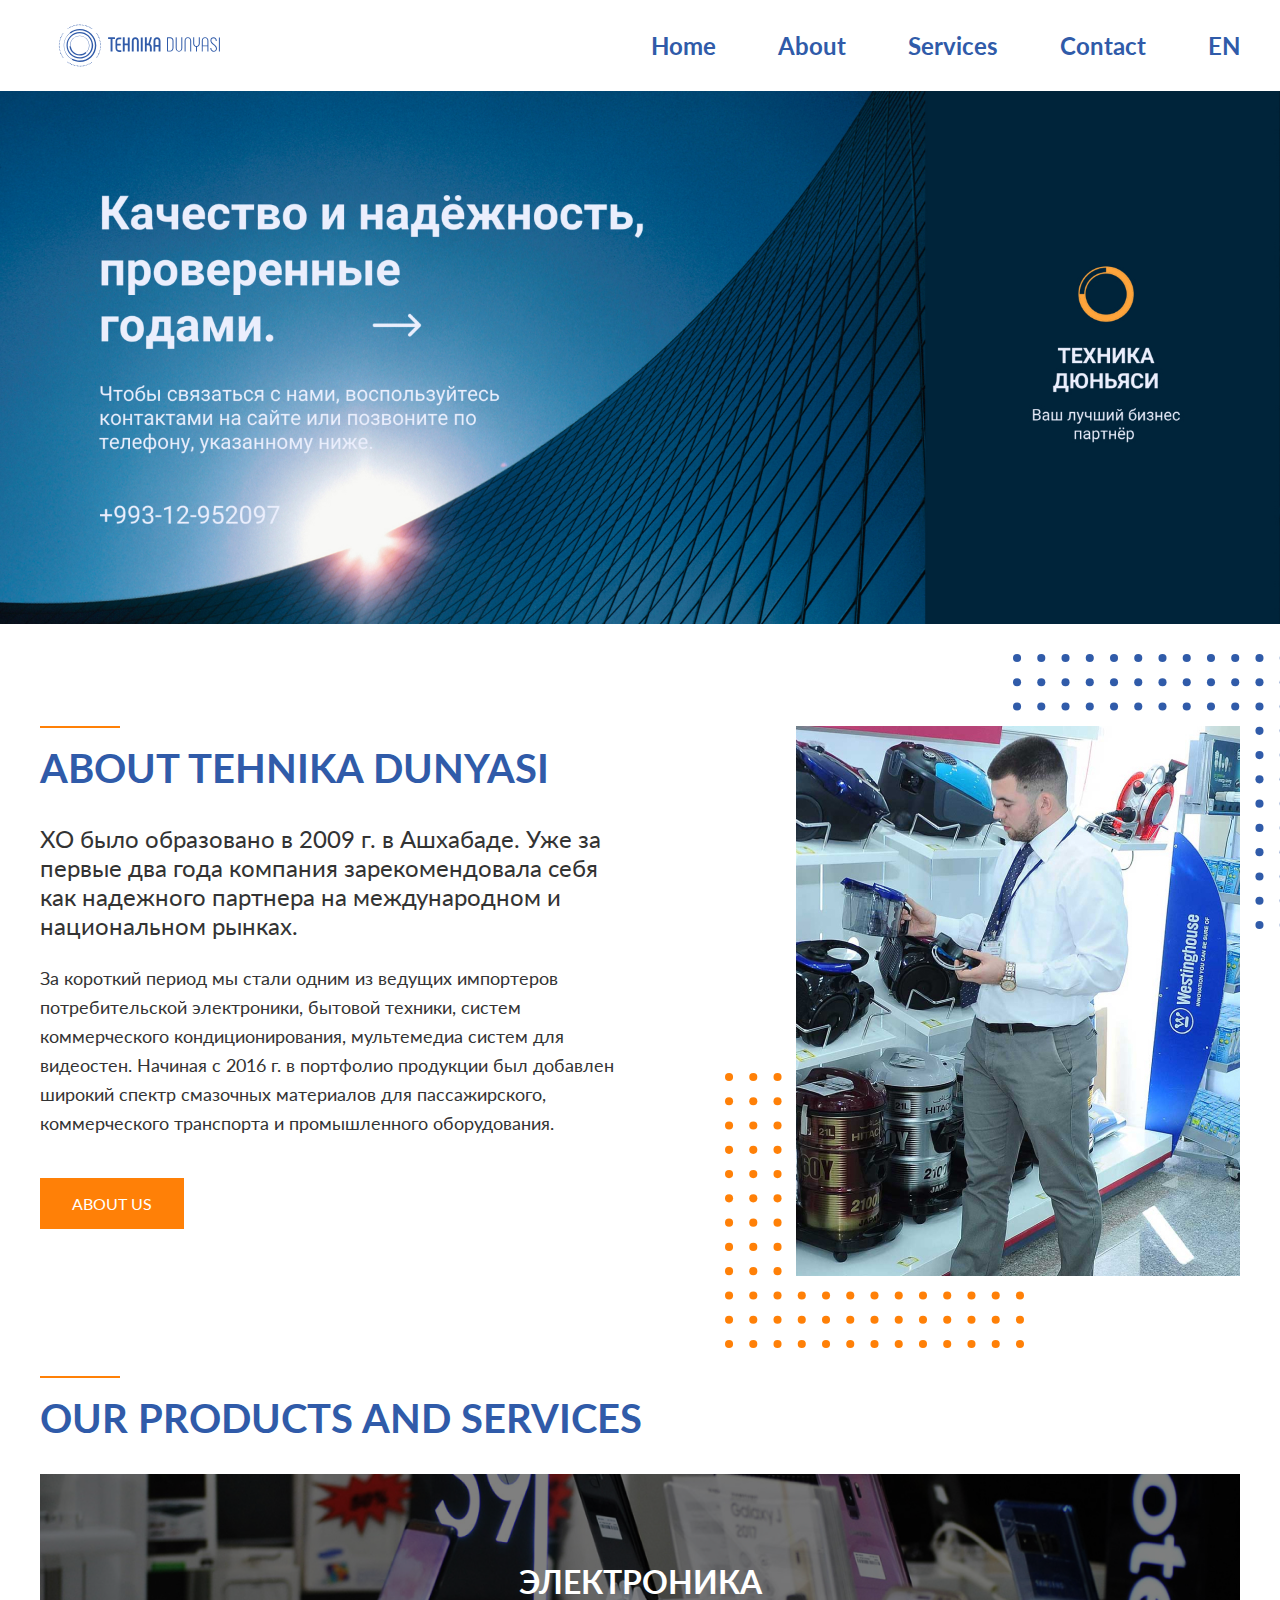
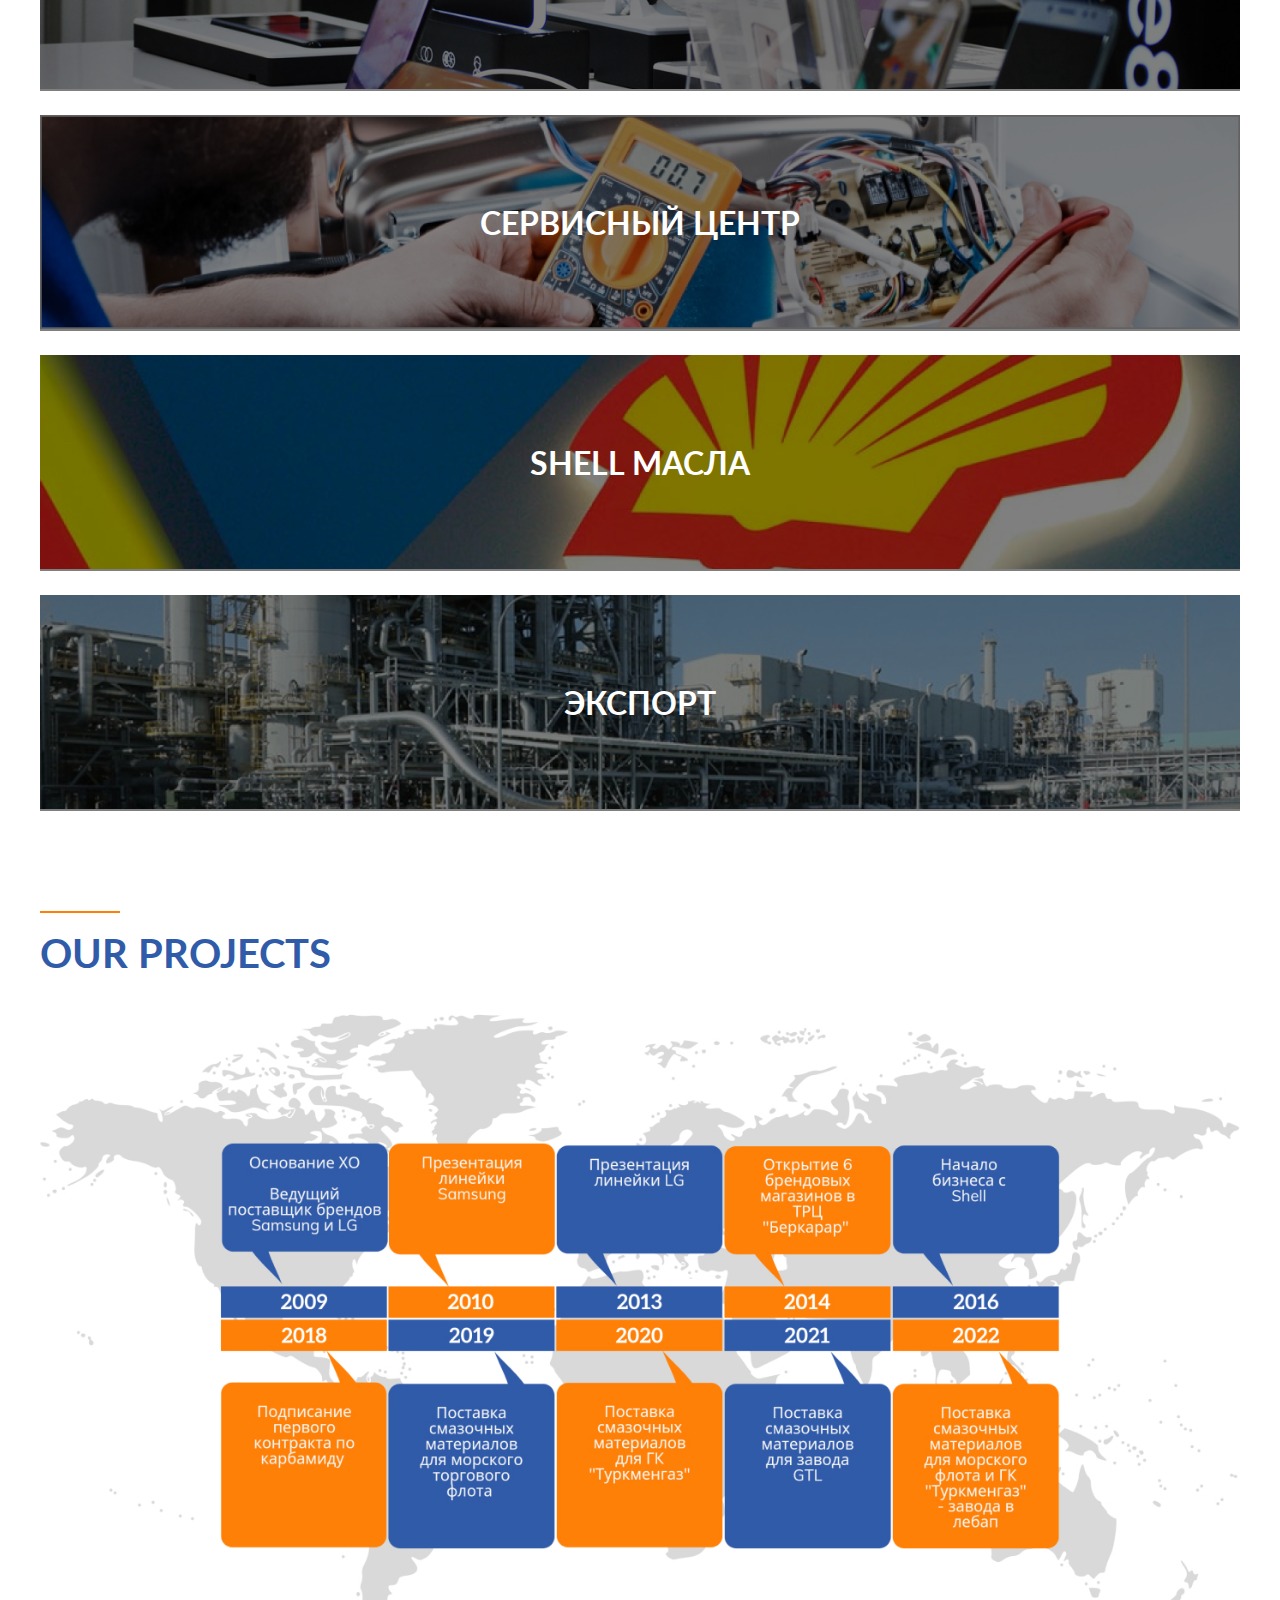
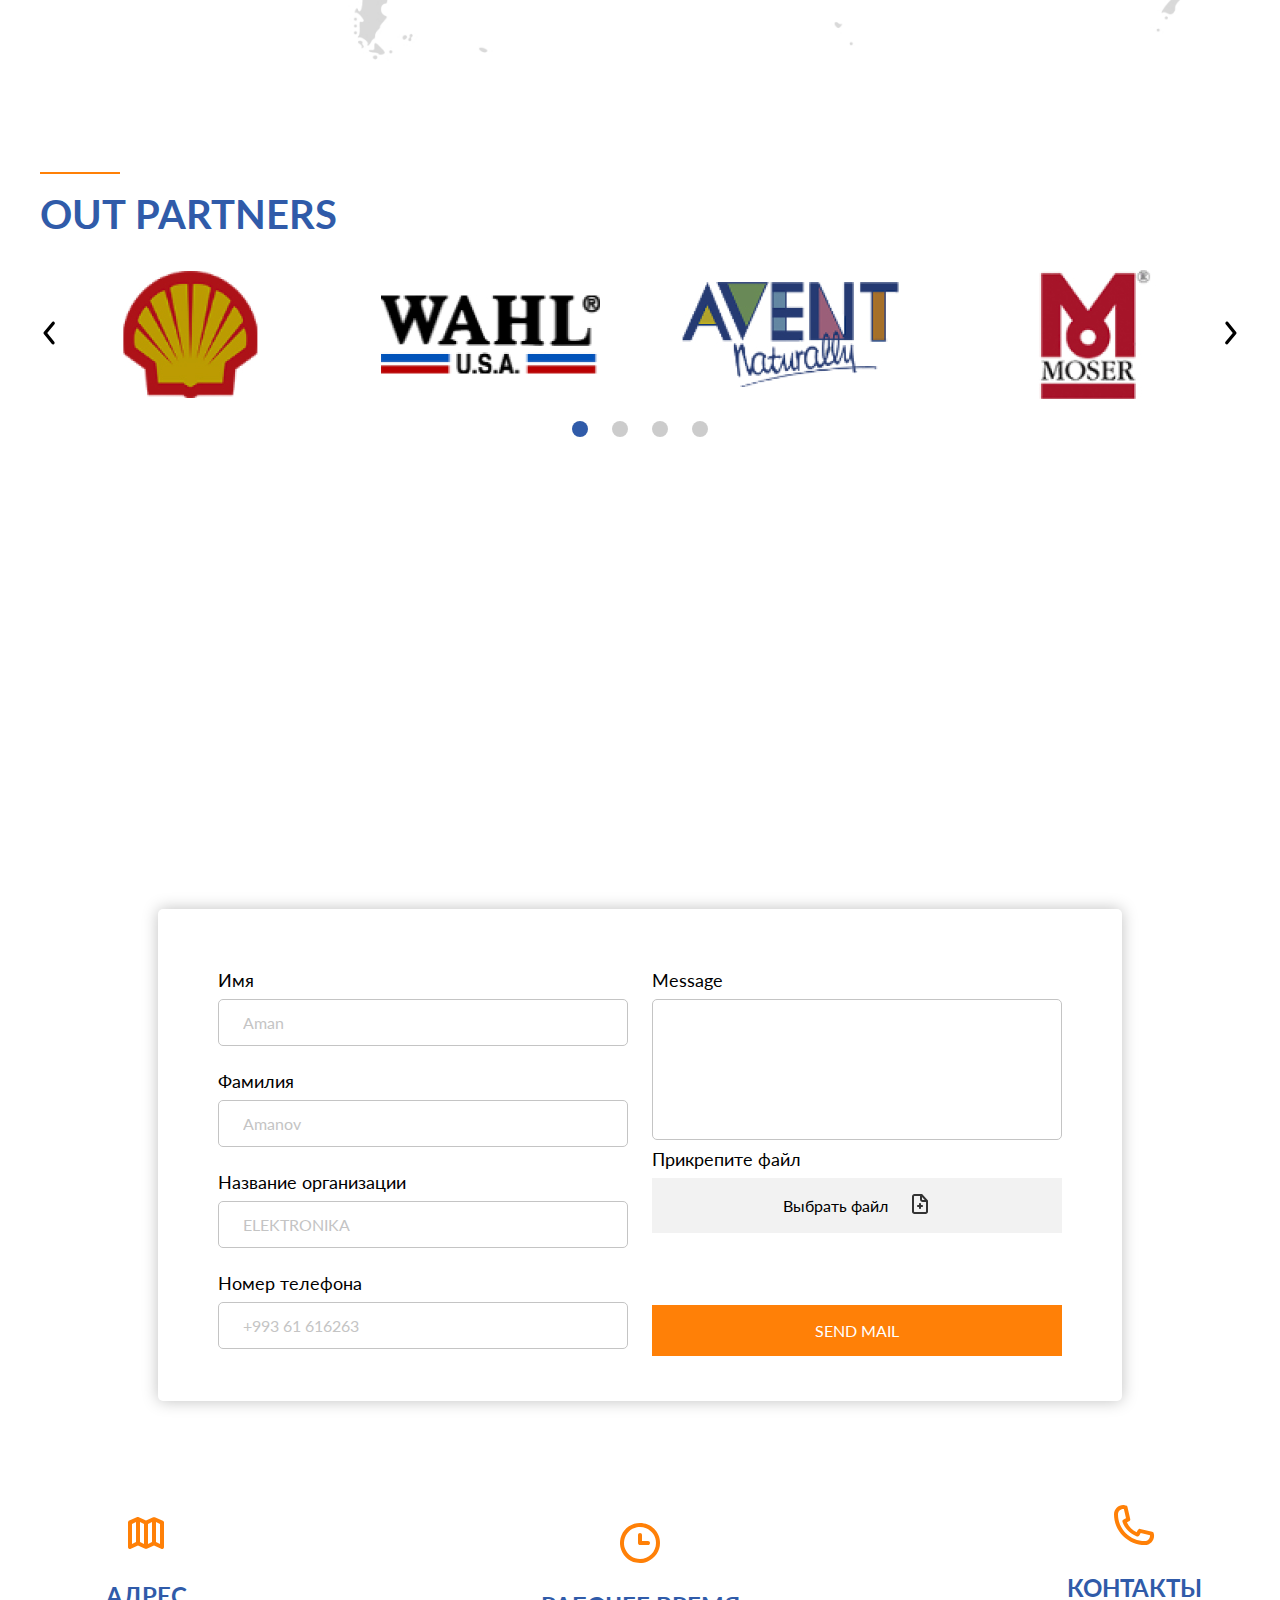
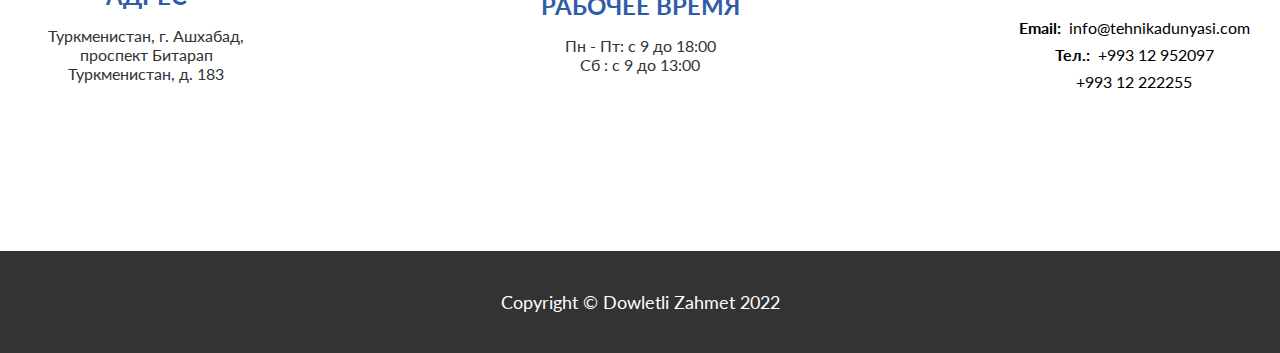
==== pages/index.html @ 7cb8c5a3 "top footer" ====
<!DOCTYPE html>
<html lang="en">
  <head>
    <meta charset="UTF-8" />
    <meta http-equiv="X-UA-Compatible" content="IE=edge" />
    <meta name="viewport" content="width=device-width, initial-scale=1.0" />
    <link rel="stylesheet" href="../assets/styles/swiper-bundle.min.css" />
    <link rel="stylesheet" href="../assets/styles/style.css" />
    <title>Tehnika Dunyasi</title>
  </head>
  <body>
    <nav class="nav">
      <div class="container">
        <div class="nav-inner">
          <div class="nav-left">
            <a href="#" class="nav-logo">
              <img src="../assets/icons/logo.svg" alt="" />
            </a>
          </div>
          <div class="nav-right">
            <ul class="nav-links">
              <li><a href="#">Home</a></li>
              <li><a href="#">About</a></li>
              <li><a href="#">Services</a></li>
              <li><a href="#">Contact</a></li>
              <li class="nav-dropdown"><span>EN</span></li>
            </ul>
          </div>
        </div>
      </div>
    </nav>
    <section class="hero">
      <img src="../assets/images/hero.jpg" alt="" />
    </section>
    <section class="about">
      <div class="container">
        <div class="about-inner">
          <div class="about-left">
            <div class="about-title section-title">
              <span></span>
              <h4>ABOUT Tehnika dunyasi</h4>
            </div>
            <h5>
              ХО было образовано в 2009 г. в Ашхабаде. Уже за первые два года
              компания зарекомендовала себя как надежного партнера на
              международном и национальном рынках.
            </h5>
            <h6>
              За короткий период мы стали одним из ведущих импортеров
              потребительской электроники, бытовой техники, систем коммерческого
              кондиционирования, мультемедиа систем для видеостен. Начиная с
              2016 г. в портфолио продукции был добавлен широкий спектр
              смазочных материалов для пассажирского, коммерческого транспорта и
              промышленного оборудования.
            </h6>
            <div class="about-btn btn">About us</div>
          </div>
          <div class="about-right">
            <div class="about-img">
              <img src="../assets/images/about.jpg" alt="" />
              <div class="about-dots about-dots-blue">
                <img src="../assets/icons/dots-blue.svg" alt="" />
              </div>
              <div class="about-dots about-dots-orange">
                <img src="../assets/icons/dots-orange.svg" alt="" />
              </div>
            </div>
          </div>
        </div>
      </div>
    </section>
    <section class="products">
      <div class="container">
        <div class="products-inner">
          <div class="products-title section-title">
            <span></span>
            <h4>Our products and services</h4>
          </div>
          <div class="products-content">
            <div class="products-item">
              <img src="../assets/images/products-1.jpg" alt="" />
              <h5>Электроника</h5>
            </div>
            <div class="products-item">
              <img src="../assets/images/products-2.jpg" alt="" />
              <h5>Сервисный центр</h5>
            </div>
            <div class="products-item">
              <img src="../assets/images/products-3.jpg" alt="" />
              <h5>Shell масла</h5>
            </div>
            <div class="products-item">
              <img src="../assets/images/products-4.jpg" alt="" />
              <h5>Экспорт</h5>
            </div>
          </div>
        </div>
      </div>
    </section>
    <section class="projects">
      <div class="container">
        <div class="projects-inner">
          <div class="projects-title section-title">
            <span></span>
            <h4>Our projects</h4>
          </div>
          <div class="projects-content">
            <div class="projects-img">
              <img src="../assets/images/projects.jpg" alt="" />
            </div>
          </div>
        </div>
      </div>
    </section>
    <section class="partners">
      <div class="container">
        <div class="partners-inner">
          <div class="partners-title section-title">
            <span></span>
            <h4>Out partners</h4>
          </div>
          <div class="partners-content">
            <div class="swiper partnerSwiper">
              <div class="swiper-wrapper">
                <div class="swiper-slide">
                  <div class="partner-item">
                    <img src="../assets/images/partner-1.jpg" alt="" />
                  </div>
                </div>
                <div class="swiper-slide">
                  <div class="partner-item">
                    <img src="../assets/images/partner-2.jpg" alt="" />
                  </div>
                </div>
                <div class="swiper-slide">
                  <div class="partner-item">
                    <img src="../assets/images/partner-3.jpg" alt="" />
                  </div>
                </div>
                <div class="swiper-slide">
                  <div class="partner-item">
                    <img src="../assets/images/partner-4.jpg" alt="" />
                  </div>
                </div>
              </div>
              <div class="partner-prev partner-btn">
                <img src="../assets/icons/arrow-left-black.svg" alt="" />
              </div>
              <div class="partner-next partner-btn">
                <img src="../assets/icons/arrow-right-black.svg" alt="" />
              </div>
            </div>
            <div class="swiper-pagination"></div>
          </div>
        </div>
      </div>
    </section>
    <section class="map-form">
      <div class="map">
        <iframe
          src="https://www.google.com/maps/embed?pb=!1m18!1m12!1m3!1d3147.4000571400643!2d58.35451331517866!3d37.921083479733156!2m3!1f0!2f0!3f0!3m2!1i1024!2i768!4f13.1!3m3!1m2!1s0x3f70020561a41333%3A0x7eb780ec91897617!2z0JzQsNCz0LDQt9C40L0gIkVsZWt0cm9uaWthIER1bnlhc2ki!5e0!3m2!1sen!2snl!4v1666358241300!5m2!1sen!2snl"
          width="100%"
          height="600"
          style="border: 0"
          allowfullscreen=""
          loading="lazy"
          referrerpolicy="no-referrer-when-downgrade"
        ></iframe>
      </div>
      <form class="form">
        <div class="form-left">
          <div class="form-item">
            <label for="name">Имя</label>
            <input type="text" id="name" name="name" placeholder="Aman" />
          </div>
          <div class="form-item">
            <label for="surname">Фамилия</label>
            <input
              type="text"
              id="surname"
              name="surname"
              placeholder="Amanov"
            />
          </div>
          <div class="form-item">
            <label for="org">Название организации</label>
            <input type="text" id="org" name="org" placeholder="ELEKTRONIKA" />
          </div>
          <div class="form-item">
            <label for="tel">Номер телефона</label>
            <input
              type="text"
              id="tel"
              name="tel"
              placeholder="+993 61 616263"
            />
          </div>
        </div>
        <div class="form-right">
          <div class="form-item">
            <label for="message">Message</label>
            <textarea id="message" name="message"></textarea>
          </div>
          <div class="form-item form-file">
            <label for="file">Прикрепите файл</label>
            <input type="file" id="file" />
            <div class="file-placeholder">
              <span>Выбрать файл</span>
              <div class="file-icons">
                <img src="../assets/icons/file-add.svg" alt="" />
              </div>
            </div>
          </div>
          <button type="submit" class="btn">Send mail</button>
        </div>
      </form>
    </section>
    <div class="top-footer">
      <div class="container">
        <div class="top-footer-inner">
          <div class="top-footer-item">
            <div class="top-footer-head">
              <div class="top-footer-img">
                <img src="../assets/icons/map.svg" alt="" />
              </div>
              <h4>АДРЕС</h4>
            </div>
            <p class="top-footer-body">
              Туркменистан, г. Ашхабад, проспект Битарап Туркменистан, д. 183
            </p>
          </div>
          <div class="top-footer-item">
            <div class="top-footer-head">
              <div class="top-footer-img">
                <img src="../assets/icons/clock.svg" alt="" />
              </div>
              <h4>РАБОЧЕЕ ВРЕМЯ</h4>
            </div>
            <p class="top-footer-body">
              Пн - Пт: с 9 до 18:00
              <br />
              Сб : с 9 до 13:00
            </p>
          </div>
          <div class="top-footer-item">
            <div class="top-footer-head">
              <div class="top-footer-img">
                <img src="../assets/icons/phone.svg" alt="" />
              </div>
              <h4>КОНТАКТЫ</h4>
            </div>
            <p class="top-footer-body">
              <a href="mailto:info@tehnikadunyasi.com">
                <span>Email:</span>
                <span>info@tehnikadunyasi.com</span>
              </a>
              <a href="tel:+99312952097">
                <span>Тел.:</span>
                <span>+993 12 952097</span>
              </a>
              <a href="tel:+99312222255">
                <span class="nonce">+993 12 222255</span>
              </a>
            </p>
          </div>
        </div>
      </div>
    </div>
    <footer class="footer">
      <div class="container">
        <div class="footer-inner">
          <p>Copyright © Dowletli Zahmet 2022</p>
        </div>
      </div>
    </footer>
    <script src="../assets/scripts/swiper/swiper-bundle.min.js"></script>
    <script src="../assets/scripts/core/index.js"></script>
  </body>
</html>
---- assets/styles/style.css ----
@import url("https://fonts.googleapis.com/css2?family=Lato&display=swap");
* {
  padding: 0;
  margin: 0;
  -webkit-box-sizing: border-box;
          box-sizing: border-box;
  font-family: "Lato", sans-serif;
}

html {
  font-size: 62.5%;
  min-height: 100%;
  display: -webkit-box;
  display: -ms-flexbox;
  display: flex;
  -webkit-box-orient: vertical;
  -webkit-box-direction: normal;
      -ms-flex-direction: column;
          flex-direction: column;
}

body {
  -webkit-box-flex: 1;
      -ms-flex-positive: 1;
          flex-grow: 1;
}

input,
button {
  background: none;
  outline: none;
  border: none;
}

ul {
  list-style-type: none;
}

a {
  color: #000;
  text-decoration: none;
}

.container {
  width: 100%;
  height: 100%;
  max-width: 148rem;
  padding: 0 4rem;
  margin: 0 auto;
}

.section-title {
  display: -webkit-box;
  display: -ms-flexbox;
  display: flex;
  -webkit-box-orient: vertical;
  -webkit-box-direction: normal;
      -ms-flex-direction: column;
          flex-direction: column;
  gap: 1.6rem;
}

.section-title h4 {
  text-transform: uppercase;
  font-size: 4rem;
  color: #305ba9;
}

.section-title span {
  display: block;
  max-width: 8rem;
  width: 100%;
  border-top: 0.2rem solid #ff8007;
}

.btn {
  display: -webkit-box;
  display: -ms-flexbox;
  display: flex;
  -webkit-box-orient: horizontal;
  -webkit-box-direction: normal;
      -ms-flex-direction: row;
          flex-direction: row;
  -webkit-box-align: center;
      -ms-flex-align: center;
          align-items: center;
  -webkit-box-pack: center;
      -ms-flex-pack: center;
          justify-content: center;
  text-align: center;
  padding: 1.6rem 3.2rem;
  background: #ff8007;
  text-transform: uppercase;
  font-size: 1.6rem;
  color: #ffffff;
}

.nav-inner {
  padding: 2.4rem 0;
  display: -webkit-box;
  display: -ms-flexbox;
  display: flex;
  -webkit-box-orient: horizontal;
  -webkit-box-direction: normal;
      -ms-flex-direction: row;
          flex-direction: row;
  -webkit-box-pack: justify;
      -ms-flex-pack: justify;
          justify-content: space-between;
  gap: 2.4rem;
}

.nav-right,
.nav-left {
  display: -ms-grid;
  display: grid;
  -ms-grid-columns: 1fr;
      grid-template-columns: 1fr;
  -webkit-box-align: center;
      -ms-flex-align: center;
          align-items: center;
}

.nav-links {
  display: -webkit-box;
  display: -ms-flexbox;
  display: flex;
  -webkit-box-orient: horizontal;
  -webkit-box-direction: normal;
      -ms-flex-direction: row;
          flex-direction: row;
  -webkit-box-pack: justify;
      -ms-flex-pack: justify;
          justify-content: space-between;
  gap: 6.2rem;
}

.nav-links a,
.nav-links span {
  padding: 1rem 0;
  width: 100%;
  height: 100%;
  font-size: 2.4rem;
  font-weight: bold;
  color: #305ba9;
}

.nav-logo {
  max-width: 19.6rem;
  max-height: 4.3rem;
  width: 100%;
  height: 100%;
}

.nav-logo img {
  width: 100%;
  height: 100%;
  -o-object-fit: contain;
     object-fit: contain;
}

.hero {
  max-width: unset;
  max-height: unset;
  width: 100%;
  height: 100%;
}

.hero img {
  width: 100%;
  height: 100%;
  -o-object-fit: cover;
     object-fit: cover;
}

.about-inner {
  gap: 3.2rem;
  padding: 10rem 0;
  display: -ms-grid;
  display: grid;
  -ms-grid-columns: 1fr 1fr;
      grid-template-columns: 1fr 1fr;
}

.about-left {
  display: -webkit-box;
  display: -ms-flexbox;
  display: flex;
  -webkit-box-orient: vertical;
  -webkit-box-direction: normal;
      -ms-flex-direction: column;
          flex-direction: column;
  gap: 2.4rem;
}

.about-btn {
  max-width: 14.4rem;
  cursor: pointer;
  margin-top: 1.6rem;
}

.about-left h5 {
  margin-top: 0.8rem;
  font-size: 2.4rem;
  color: #333333;
  font-weight: normal;
  line-height: 2.9rem;
}

.about-left h6 {
  font-size: 1.8rem;
  color: #333333;
  font-weight: normal;
  line-height: 2.9rem;
}

.about-right {
  display: -ms-grid;
  display: grid;
  -ms-grid-columns: 1fr;
      grid-template-columns: 1fr;
  -webkit-box-pack: end;
      -ms-flex-pack: end;
          justify-content: flex-end;
}

.about-img {
  justify-self: flex-end;
  max-width: 44.4rem;
  max-height: 55rem;
  width: 100%;
  height: 100%;
  position: relative;
  z-index: 2;
}

.about-img img {
  width: 100%;
  height: 100%;
  -o-object-fit: cover;
     object-fit: cover;
}

.about-dots {
  z-index: -1;
  position: absolute;
  max-width: 30rem;
  max-height: 27.5rem;
  width: 100%;
  height: 100%;
}

.about-dots img {
  width: 100%;
  height: 100%;
  -o-object-fit: contain;
     object-fit: contain;
}

.about-dots-blue {
  top: -7.2rem;
  right: -7.2rem;
}

.about-dots-orange {
  bottom: -7.2rem;
  left: -7.2rem;
}

.products-inner {
  display: -webkit-box;
  display: -ms-flexbox;
  display: flex;
  -webkit-box-orient: vertical;
  -webkit-box-direction: normal;
      -ms-flex-direction: column;
          flex-direction: column;
  gap: 3.2rem;
  padding-bottom: 10rem;
}

.products-content {
  display: -webkit-box;
  display: -ms-flexbox;
  display: flex;
  -webkit-box-orient: vertical;
  -webkit-box-direction: normal;
      -ms-flex-direction: column;
          flex-direction: column;
  gap: 2.4rem;
}

.products-item {
  max-width: unset;
  max-height: unset;
  width: 100%;
  height: 100%;
  position: relative;
  overflow: hidden;
}

.products-item img {
  width: 100%;
  height: 100%;
  -o-object-fit: cover;
     object-fit: cover;
}

.products-item img {
  -webkit-transform: scale(1);
          transform: scale(1);
  -webkit-transition: 0.3s all ease;
  transition: 0.3s all ease;
}

.products-item h5 {
  line-height: 38px;
  position: absolute;
  top: 0;
  left: 0;
  width: 100%;
  height: 100%;
  display: -webkit-box;
  display: -ms-flexbox;
  display: flex;
  -webkit-box-orient: horizontal;
  -webkit-box-direction: normal;
      -ms-flex-direction: row;
          flex-direction: row;
  -webkit-box-align: center;
      -ms-flex-align: center;
          align-items: center;
  -webkit-box-pack: center;
      -ms-flex-pack: center;
          justify-content: center;
  background: rgba(0, 0, 0, 0.5);
  text-transform: uppercase;
  font-size: 3.2rem;
  color: #ffffff;
  opacity: 1;
  -webkit-transition: 0.3s all ease;
  transition: 0.3s all ease;
}

.products-item:hover h5 {
  opacity: 0;
  -webkit-transition: 0.3s all ease;
  transition: 0.3s all ease;
}

.products-item:hover img {
  -webkit-transform: scale(1.1);
          transform: scale(1.1);
  -webkit-transition: 0.3s all ease;
  transition: 0.3s all ease;
}

.projects-inner {
  display: -webkit-box;
  display: -ms-flexbox;
  display: flex;
  -webkit-box-orient: vertical;
  -webkit-box-direction: normal;
      -ms-flex-direction: column;
          flex-direction: column;
  gap: 3.2rem;
  padding-bottom: 10rem;
}

.projects-img {
  max-width: unset;
  max-height: unset;
  width: 100%;
  height: 100%;
}

.projects-img img {
  width: 100%;
  height: 100%;
  -o-object-fit: contain;
     object-fit: contain;
}

.partners-inner {
  display: -webkit-box;
  display: -ms-flexbox;
  display: flex;
  -webkit-box-orient: vertical;
  -webkit-box-direction: normal;
      -ms-flex-direction: column;
          flex-direction: column;
  gap: 3.2rem;
  padding-bottom: 10rem;
}

.partners-content {
  position: relative;
}

.swiper-slide {
  display: -webkit-box;
  display: -ms-flexbox;
  display: flex;
  -webkit-box-orient: horizontal;
  -webkit-box-direction: normal;
      -ms-flex-direction: row;
          flex-direction: row;
  width: 100%;
  height: 100%;
  -webkit-box-pack: center;
      -ms-flex-pack: center;
          justify-content: center;
}

.partner-item {
  width: 100%;
  height: 100%;
  display: -webkit-box;
  display: -ms-flexbox;
  display: flex;
  -webkit-box-orient: horizontal;
  -webkit-box-direction: normal;
      -ms-flex-direction: row;
          flex-direction: row;
  -webkit-box-align: center;
      -ms-flex-align: center;
          align-items: center;
  -webkit-box-pack: center;
      -ms-flex-pack: center;
          justify-content: center;
}

.partner-item img {
  max-width: 22rem;
  max-height: 13rem;
}

.partnerSwiper {
  position: relative;
}

.partnerSwiper .swiper-wrapper {
  -webkit-box-align: center;
      -ms-flex-align: center;
          align-items: center;
}

.partner-btn {
  z-index: 3;
  position: absolute;
  width: 6rem;
  height: 6rem;
  padding: 1rem;
  top: 25%;
}

.partner-btn img {
  width: 4rem;
  height: 4rem;
}

.partner-next {
  cursor: pointer;
  right: -2rem;
}

.partner-prev {
  cursor: pointer;
  left: -2rem;
}

.swiper-pagination {
  bottom: -4rem !important;
  z-index: 3;
}

.swiper-pagination-bullet {
  width: 1.6rem;
  height: 1.6rem;
}

.swiper-pagination-bullet:not(:last-child) {
  margin-right: 2rem !important;
}

.swiper-pagination-bullet-active {
  background: #305ba9;
}

.map-form {
  padding-bottom: 40rem;
  position: relative;
}

.form {
  display: -ms-grid;
  display: grid;
  -ms-grid-columns: 1fr 1fr;
      grid-template-columns: 1fr 1fr;
  border-radius: 0.5rem;
  gap: 2.4rem;
  background: #ffffff;
  padding: 6rem;
  max-width: 96.4rem;
  max-height: 49.2rem;
  width: 100%;
  height: 100%;
  position: absolute;
  left: 50%;
  z-index: 3;
  bottom: 10rem;
  -webkit-box-shadow: 0px 0px 16px rgba(0, 0, 0, 0.25);
          box-shadow: 0px 0px 16px rgba(0, 0, 0, 0.25);
  -webkit-transform: translateX(-50%);
          transform: translateX(-50%);
}

.form-left {
  display: -webkit-box;
  display: -ms-flexbox;
  display: flex;
  -webkit-box-orient: vertical;
  -webkit-box-direction: normal;
      -ms-flex-direction: column;
          flex-direction: column;
  gap: 2.4rem;
}

.form-item {
  display: -webkit-box;
  display: -ms-flexbox;
  display: flex;
  -webkit-box-orient: vertical;
  -webkit-box-direction: normal;
      -ms-flex-direction: column;
          flex-direction: column;
  gap: 0.8rem;
  -webkit-box-align: start;
      -ms-flex-align: start;
          align-items: flex-start;
}

.form-item label {
  font-size: 1.8rem;
}

.form-item input,
.form-item textarea {
  resize: none;
  font-size: 1.6rem;
  border-radius: 0.5rem;
  border: 0.1rem solid #c4c4c4;
  width: 100%;
  padding: 1.3rem 2.4rem;
}

.form-item input::-webkit-input-placeholder,
.form-item textarea::-webkit-input-placeholder {
  color: #c4c4c4;
}

.form-item input:-ms-input-placeholder,
.form-item textarea:-ms-input-placeholder {
  color: #c4c4c4;
}

.form-item input::-ms-input-placeholder,
.form-item textarea::-ms-input-placeholder {
  color: #c4c4c4;
}

.form-item input::placeholder,
.form-item textarea::placeholder {
  color: #c4c4c4;
}

.form-item textarea {
  height: 14.1rem;
}

.form-right {
  display: -webkit-box;
  display: -ms-flexbox;
  display: flex;
  -webkit-box-orient: vertical;
  -webkit-box-direction: normal;
      -ms-flex-direction: column;
          flex-direction: column;
  gap: 0.8rem;
}

.form-right button {
  margin-top: 6.7rem;
  cursor: pointer;
}

.form-right #file {
  opacity: 0;
  z-index: 4;
  cursor: pointer;
}

.form-file {
  position: relative;
}

.file-placeholder {
  position: absolute;
  top: 3rem;
  left: 0;
  font-size: 1.6rem;
  display: -webkit-box;
  display: -ms-flexbox;
  display: flex;
  -webkit-box-orient: horizontal;
  -webkit-box-direction: normal;
      -ms-flex-direction: row;
          flex-direction: row;
  -webkit-box-align: center;
      -ms-flex-align: center;
          align-items: center;
  -webkit-box-pack: center;
      -ms-flex-pack: center;
          justify-content: center;
  background: #f2f2f2;
  padding: 1.4rem;
  z-index: 2;
  width: 100%;
  gap: 2rem;
}

.file-icon {
  width: 1.6rem;
  height: 2rem;
}

.file-icon img {
  width: 1.6rem;
  height: 2rem;
}

.top-footer-inner {
  padding-bottom: 16rem;
  display: -ms-grid;
  display: grid;
  -ms-grid-columns: (minmax(17rem, 21.2rem))[3];
      grid-template-columns: repeat(3, minmax(17rem, 21.2rem));
  -webkit-box-align: center;
      -ms-flex-align: center;
          align-items: center;
  -webkit-box-pack: justify;
      -ms-flex-pack: justify;
          justify-content: space-between;
  gap: 2.4rem;
}

.top-footer-item {
  display: -webkit-box;
  display: -ms-flexbox;
  display: flex;
  -webkit-box-orient: vertical;
  -webkit-box-direction: normal;
      -ms-flex-direction: column;
          flex-direction: column;
  -webkit-box-pack: center;
      -ms-flex-pack: center;
          justify-content: center;
  gap: 1.6rem;
}

.top-footer-item p {
  text-align: center;
  color: #333333;
  line-height: 1.9rem;
  font-size: 1.6rem;
  display: -webkit-box;
  display: -ms-flexbox;
  display: flex;
  -webkit-box-orient: vertical;
  -webkit-box-direction: normal;
      -ms-flex-direction: column;
          flex-direction: column;
  gap: 0.8rem;
}

.top-footer-item p a {
  text-align: center;
  display: -webkit-box;
  display: -ms-flexbox;
  display: flex;
  -webkit-box-orient: horizontal;
  -webkit-box-direction: normal;
      -ms-flex-direction: row;
          flex-direction: row;
  gap: 0.8rem;
  -webkit-box-align: center;
      -ms-flex-align: center;
          align-items: center;
  -webkit-box-pack: center;
      -ms-flex-pack: center;
          justify-content: center;
}

.top-footer-item p a span:first-child:not(.nonce) {
  font-weight: bold;
}

.top-footer-img {
  width: 100%;
  height: 100%;
  display: -webkit-box;
  display: -ms-flexbox;
  display: flex;
  -webkit-box-orient: horizontal;
  -webkit-box-direction: normal;
      -ms-flex-direction: row;
          flex-direction: row;
  -webkit-box-align: center;
      -ms-flex-align: center;
          align-items: center;
  -webkit-box-pack: center;
      -ms-flex-pack: center;
          justify-content: center;
}

.top-footer-img img {
  width: 100%;
  height: 100%;
  max-width: 4.8rem;
  max-height: 4.8rem;
  -o-object-fit: contain;
     object-fit: contain;
}

.top-footer-head {
  display: -webkit-box;
  display: -ms-flexbox;
  display: flex;
  -webkit-box-orient: vertical;
  -webkit-box-direction: normal;
      -ms-flex-direction: column;
          flex-direction: column;
  -webkit-box-pack: center;
      -ms-flex-pack: center;
          justify-content: center;
  gap: 2.4rem;
}

.top-footer-head h4 {
  overflow: hidden;
  white-space: nowrap;
  text-overflow: ellipsis;
  text-align: center;
  color: #305ba9;
  font-size: 2.4rem;
  line-height: 2.9rem;
}

.footer {
  background: #333333;
}

.footer-inner {
  padding: 4rem 0;
}

.footer-inner p {
  font-size: 1.8rem;
  color: #ffffff;
  text-align: center;
}

.main-inner {
  padding: 10rem 0;
  display: -webkit-box;
  display: -ms-flexbox;
  display: flex;
  -webkit-box-orient: vertical;
  -webkit-box-direction: normal;
      -ms-flex-direction: column;
          flex-direction: column;
  gap: 3.2rem;
}

.about-content {
  display: -webkit-box;
  display: -ms-flexbox;
  display: flex;
  -webkit-box-orient: vertical;
  -webkit-box-direction: normal;
      -ms-flex-direction: column;
          flex-direction: column;
  gap: 2.4rem;
}

.about-content p {
  font-size: 2.4rem;
  line-height: 150%;
  color: #333333;
}

.about-content p a {
  color: #305ba9;
  text-decoration: underline;
  font-weight: bold;
}
/*# sourceMappingURL=style.css.map */
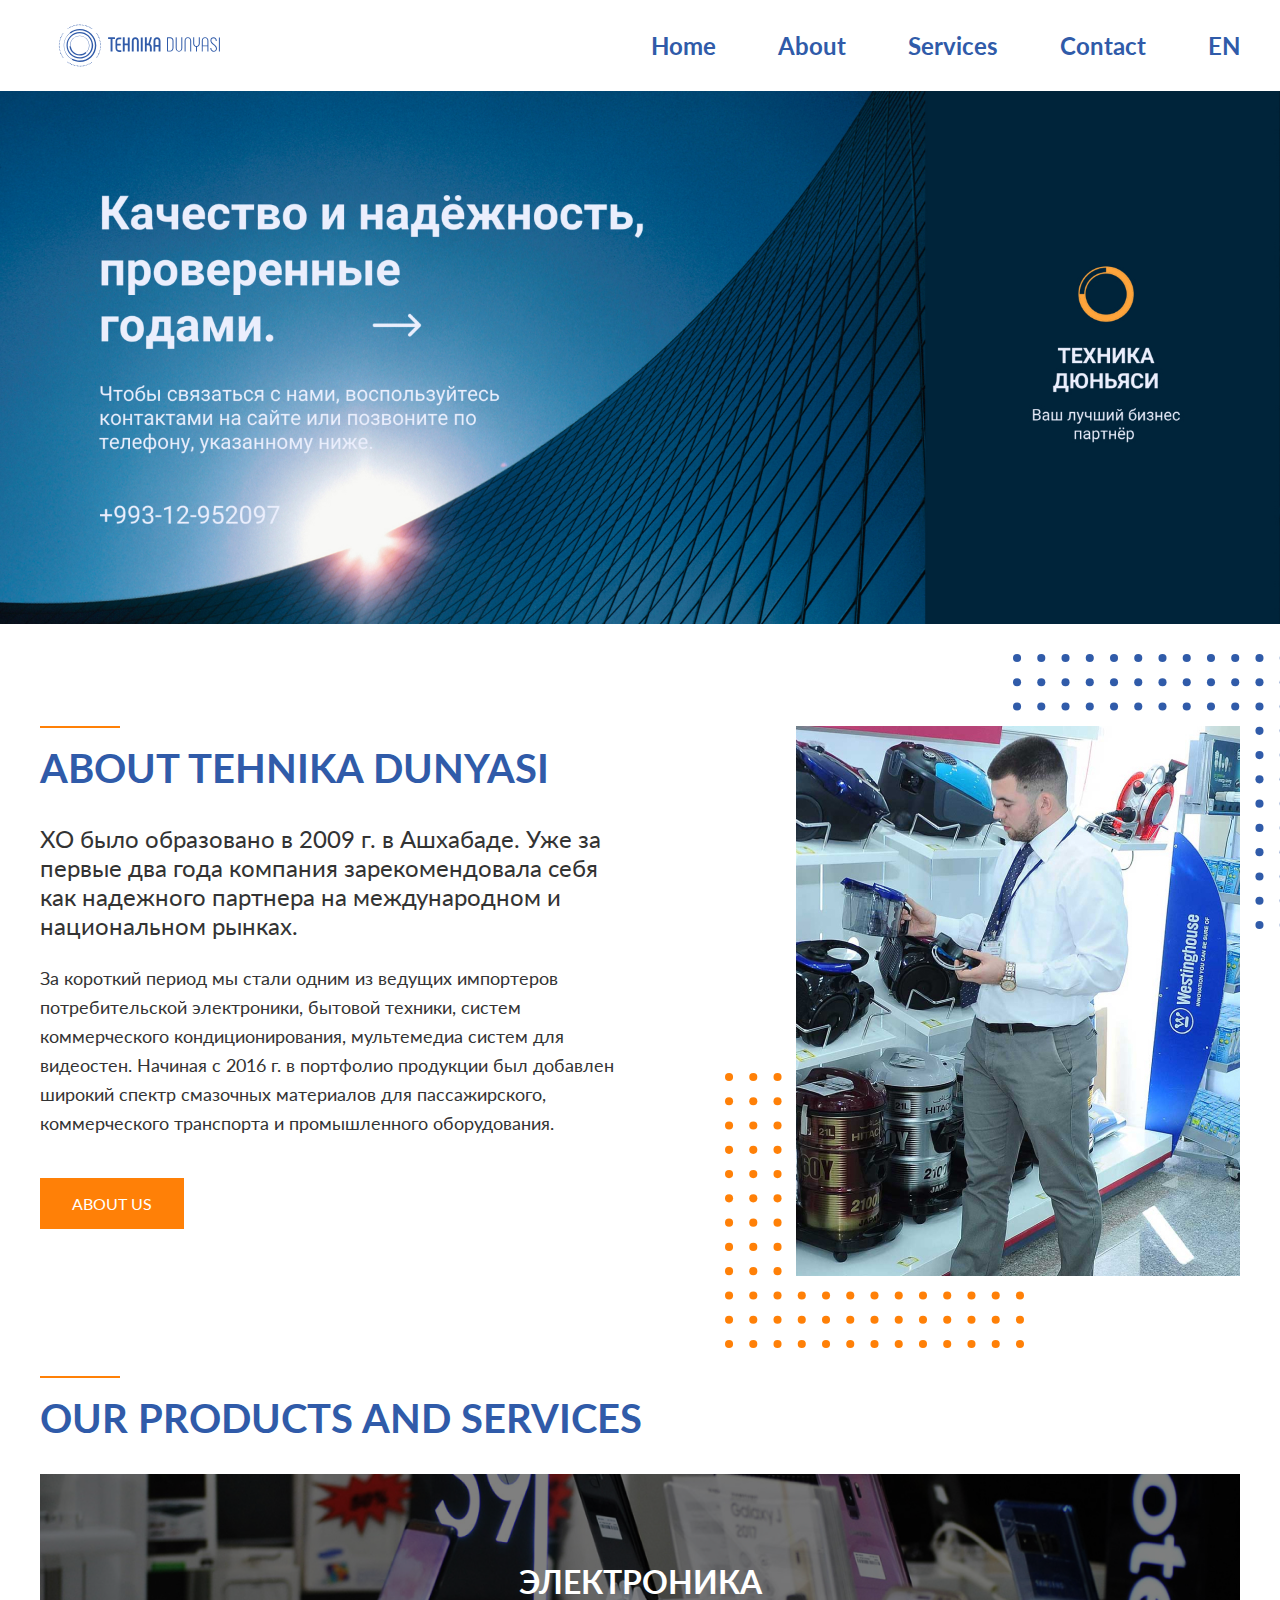
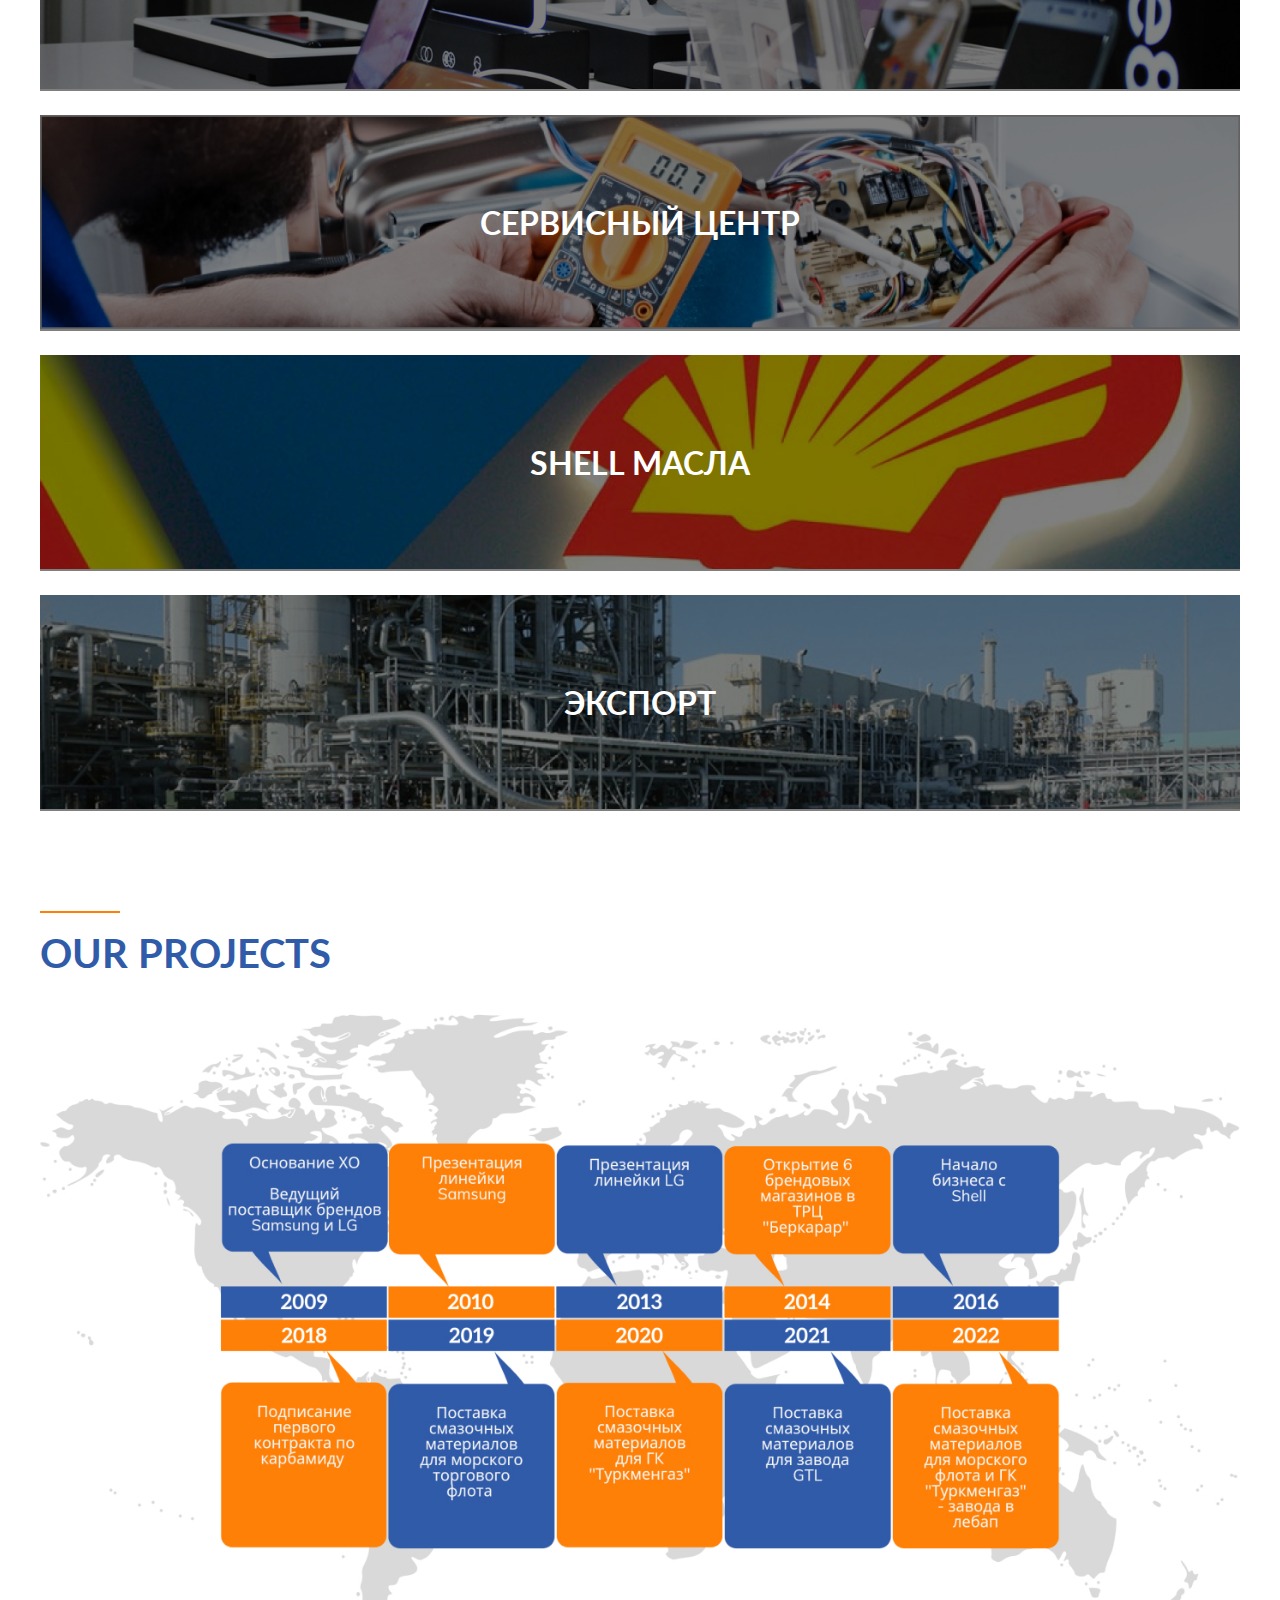
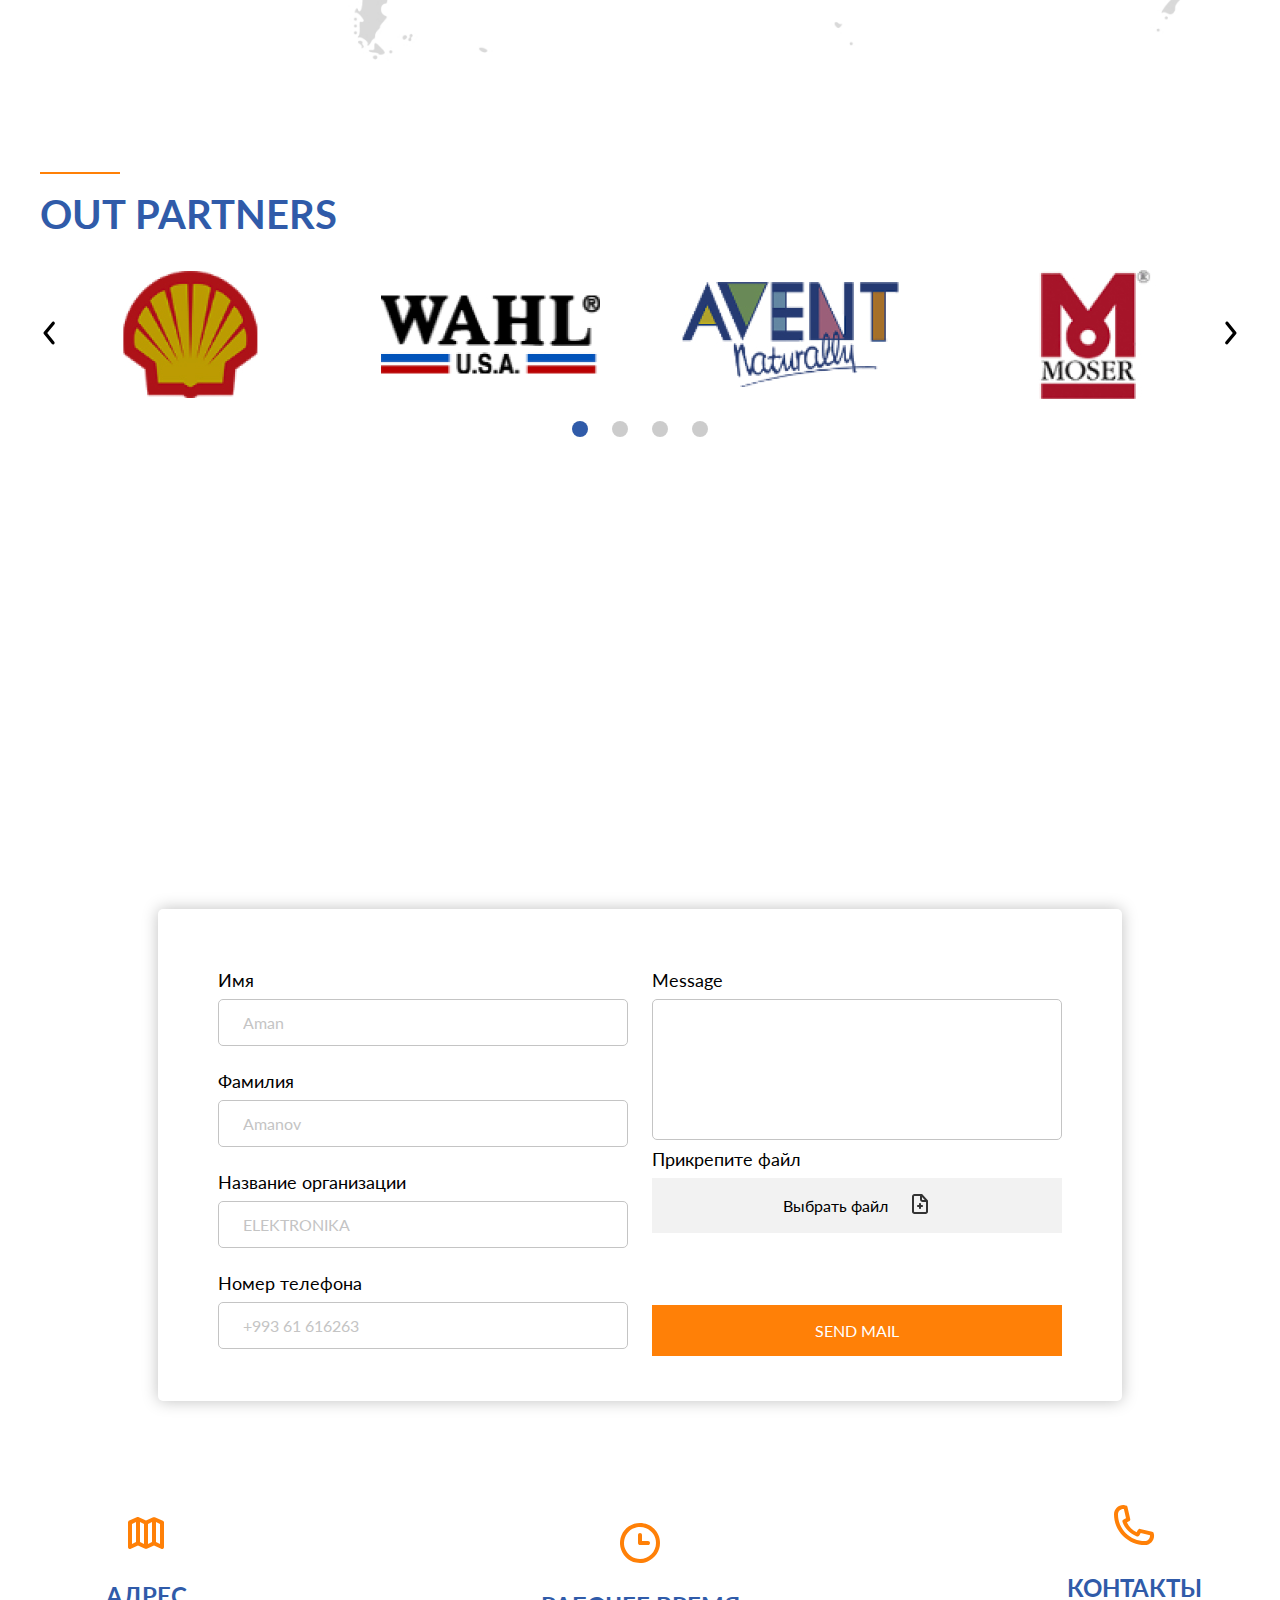
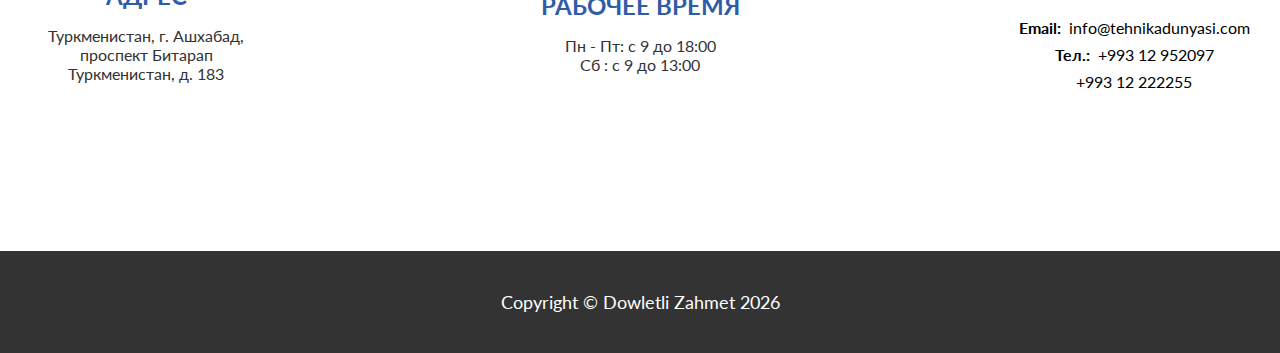
==== commit 939e8974: "dynamic year" ====
--- a/pages/index.html
+++ b/pages/index.html
@@ -269,7 +269,7 @@
     <footer class="footer">
       <div class="container">
         <div class="footer-inner">
-          <p>Copyright © Dowletli Zahmet 2022</p>
+          <p>Copyright © Dowletli Zahmet <span id="year"></span></p>
         </div>
       </div>
     </footer>
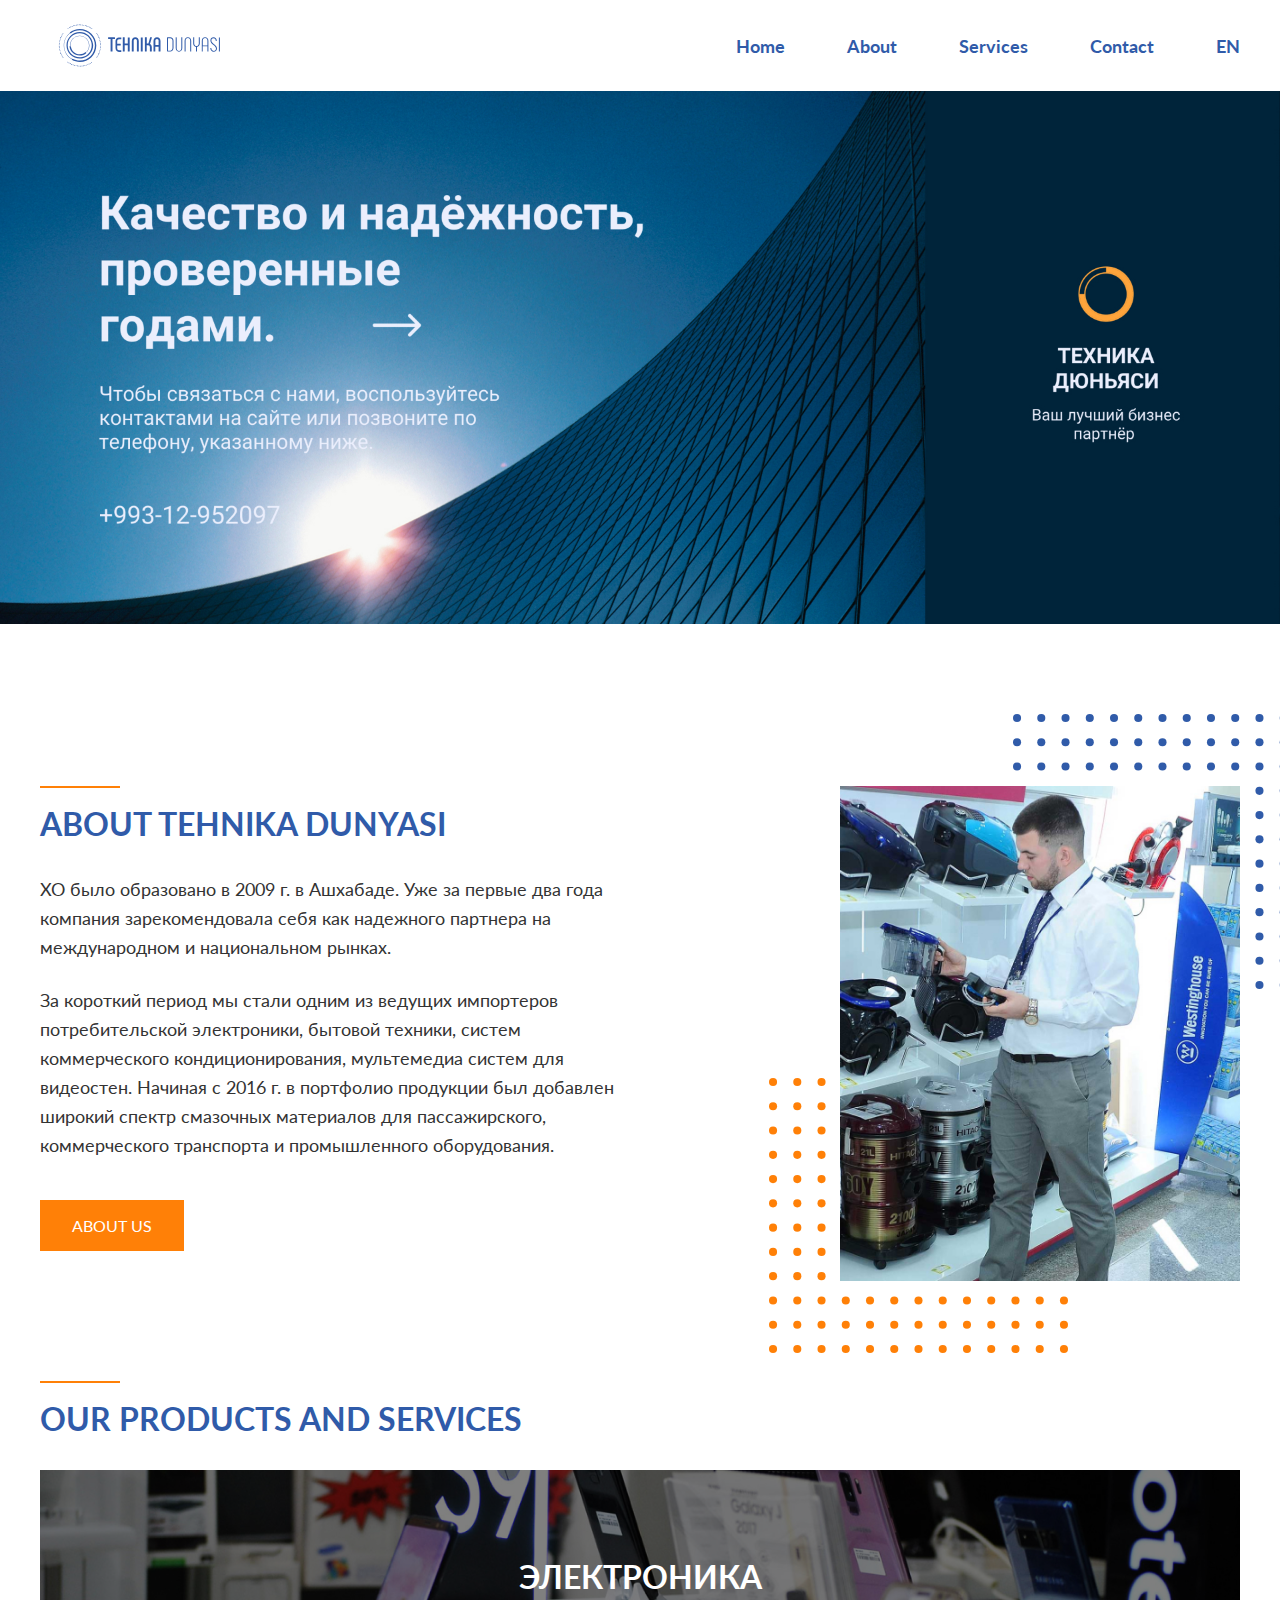
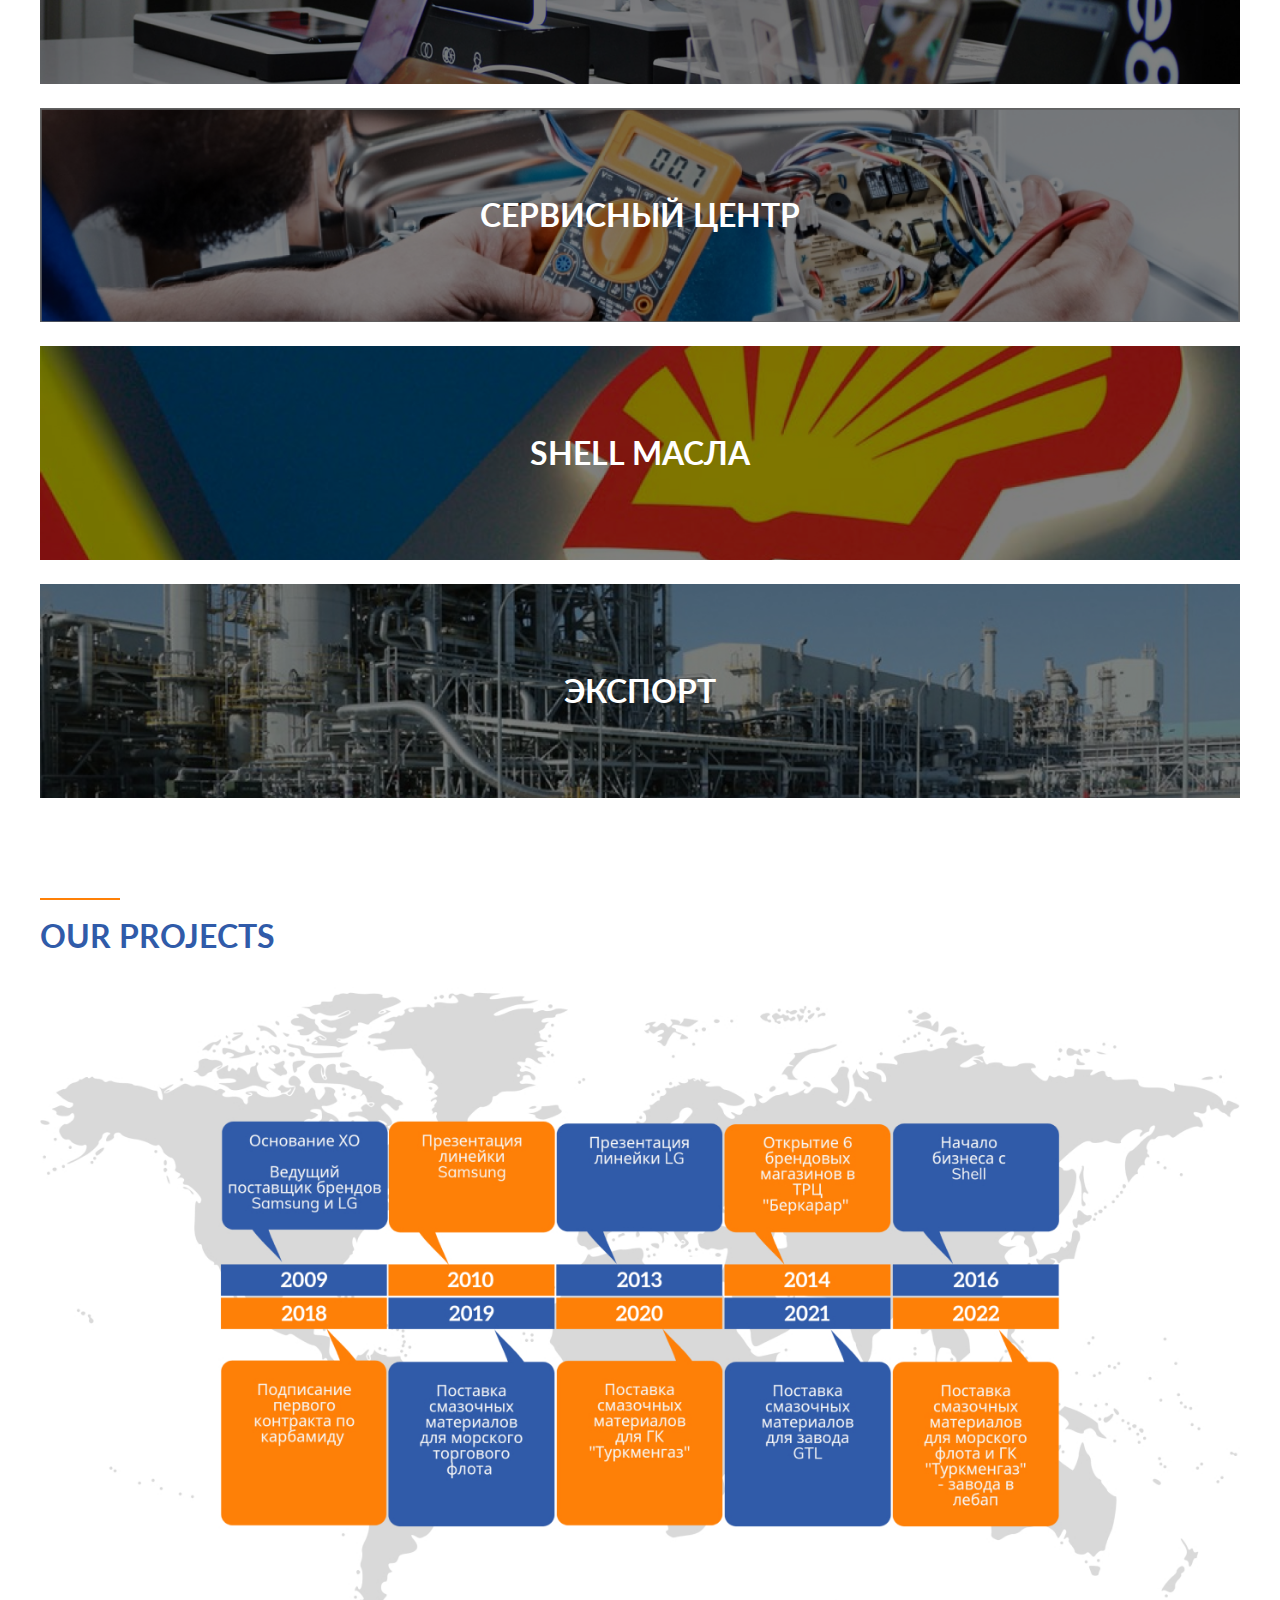
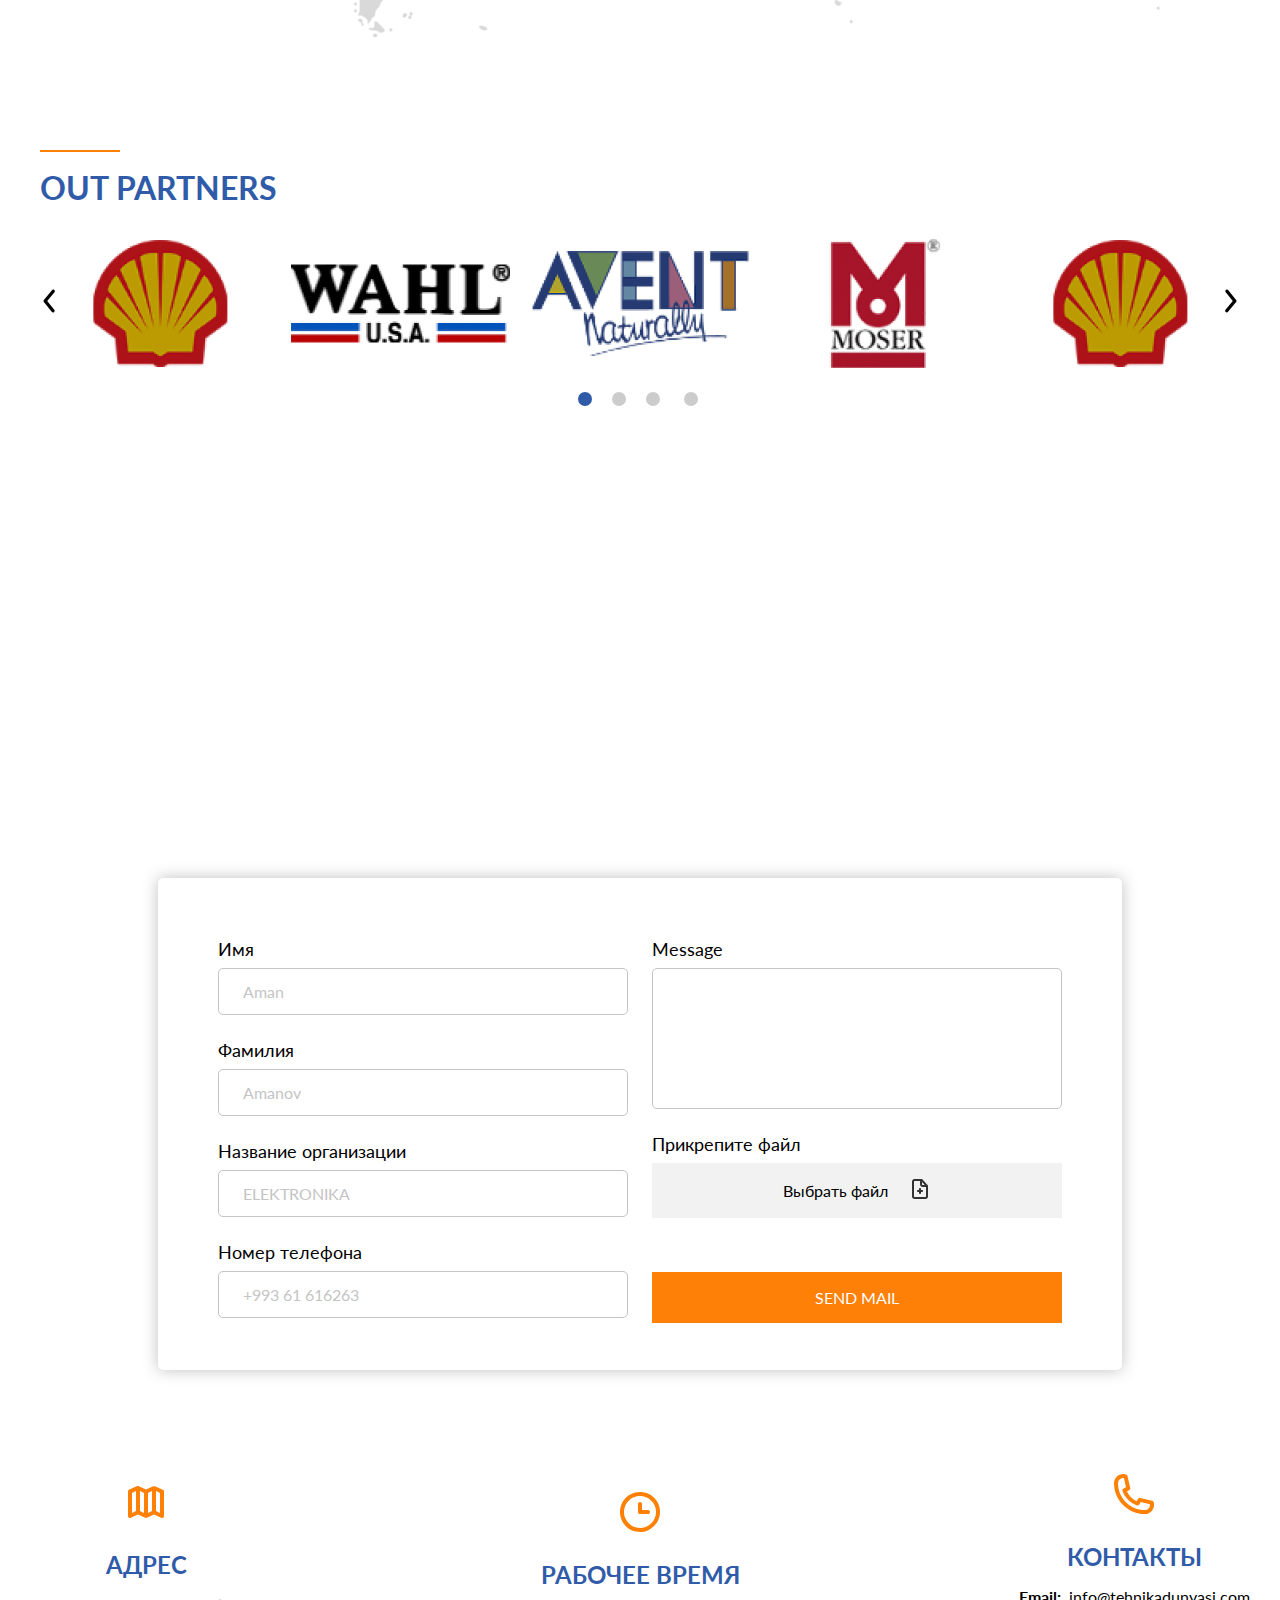
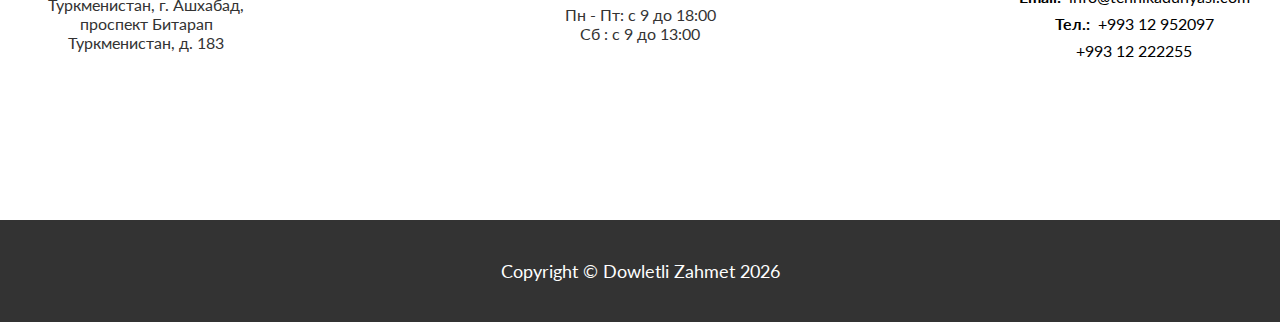
==== commit 8e9019f6: "nav dropdown" ====
--- a/pages/index.html
+++ b/pages/index.html
@@ -23,7 +23,13 @@
               <li><a href="#">About</a></li>
               <li><a href="#">Services</a></li>
               <li><a href="#">Contact</a></li>
-              <li class="nav-dropdown"><span>EN</span></li>
+              <li class="nav-dropdown-wrapper">
+                <span>EN</span>
+                <div class="nav-dropdown">
+                  <a href="#">RU</a>
+                  <a href="#">TM</a>
+                </div>
+              </li>
             </ul>
           </div>
         </div>
--- a/assets/styles/style.css
+++ b/assets/styles/style.css
@@ -44,7 +44,7 @@
 .container {
   width: 100%;
   height: 100%;
-  max-width: 148rem;
+  max-width: 128rem;
   padding: 0 4rem;
   margin: 0 auto;
 }
@@ -62,7 +62,7 @@
 
 .section-title h4 {
   text-transform: uppercase;
-  font-size: 4rem;
+  font-size: 3.2rem;
   color: #305ba9;
 }
 
@@ -95,6 +95,10 @@
   color: #ffffff;
 }
 
+.main {
+  min-height: 79.4vh;
+}
+
 .nav-inner {
   padding: 2.4rem 0;
   display: -webkit-box;
@@ -140,9 +144,10 @@
   padding: 1rem 0;
   width: 100%;
   height: 100%;
-  font-size: 2.4rem;
+  font-size: 1.8rem;
   font-weight: bold;
   color: #305ba9;
+  cursor: pointer;
 }
 
 .nav-logo {
@@ -159,6 +164,57 @@
      object-fit: contain;
 }
 
+.nav-dropdown-wrapper {
+  position: relative;
+}
+
+.nav-dropdown {
+  position: absolute;
+  top: 4rem;
+  left: 50%;
+  -webkit-transform: translateX(-50%);
+          transform: translateX(-50%);
+  width: -webkit-fit-content;
+  width: -moz-fit-content;
+  width: fit-content;
+  opacity: 0;
+  max-height: 0;
+  overflow: hidden;
+  z-index: 4;
+  -webkit-box-shadow: 0.1rem 0.1rem 0.3rem rgba(0, 0, 0, 0.2), -0.1rem -0.1rem 0.3rem rgba(0, 0, 0, 0.2);
+          box-shadow: 0.1rem 0.1rem 0.3rem rgba(0, 0, 0, 0.2), -0.1rem -0.1rem 0.3rem rgba(0, 0, 0, 0.2);
+  -webkit-transition: 0.3s all ease;
+  transition: 0.3s all ease;
+  display: -webkit-box;
+  display: -ms-flexbox;
+  display: flex;
+  -webkit-box-orient: vertical;
+  -webkit-box-direction: normal;
+      -ms-flex-direction: column;
+          flex-direction: column;
+  background: #ffffff;
+}
+
+.nav-dropdown a {
+  padding: 1.2rem;
+  background: #ffffff;
+  -webkit-transition: 0.3s all ease;
+  transition: 0.3s all ease;
+}
+
+.nav-dropdown a:hover {
+  background: #d0d0d0;
+  -webkit-transition: 0.3s all ease;
+  transition: 0.3s all ease;
+}
+
+.nav-dropdown.active {
+  opacity: 1;
+  max-height: 10rem;
+  -webkit-transition: 0.3s all ease;
+  transition: 0.3s all ease;
+}
+
 .hero {
   max-width: unset;
   max-height: unset;
@@ -175,7 +231,7 @@
 
 .about-inner {
   gap: 3.2rem;
-  padding: 10rem 0;
+  padding: 16rem 0 10rem;
   display: -ms-grid;
   display: grid;
   -ms-grid-columns: 1fr 1fr;
@@ -201,7 +257,7 @@
 
 .about-left h5 {
   margin-top: 0.8rem;
-  font-size: 2.4rem;
+  font-size: 1.8rem;
   color: #333333;
   font-weight: normal;
   line-height: 2.9rem;
@@ -226,8 +282,8 @@
 
 .about-img {
   justify-self: flex-end;
-  max-width: 44.4rem;
-  max-height: 55rem;
+  max-width: 40rem;
+  max-height: 49.5rem;
   width: 100%;
   height: 100%;
   position: relative;
@@ -297,6 +353,7 @@
   height: 100%;
   position: relative;
   overflow: hidden;
+  max-height: 21.4rem;
 }
 
 .products-item img {
@@ -475,12 +532,13 @@
 }
 
 .swiper-pagination-bullet {
-  width: 1.6rem;
-  height: 1.6rem;
+  width: 1.4rem;
+  height: 1.4rem;
 }
 
 .swiper-pagination-bullet:not(:last-child) {
   margin-right: 2rem !important;
+  margin-left: 0 !important;
 }
 
 .swiper-pagination-bullet-active {
@@ -586,11 +644,11 @@
   -webkit-box-direction: normal;
       -ms-flex-direction: column;
           flex-direction: column;
-  gap: 0.8rem;
+  gap: 2.4rem;
 }
 
 .form-right button {
-  margin-top: 6.7rem;
+  margin-top: 3.3rem;
   cursor: pointer;
 }
 
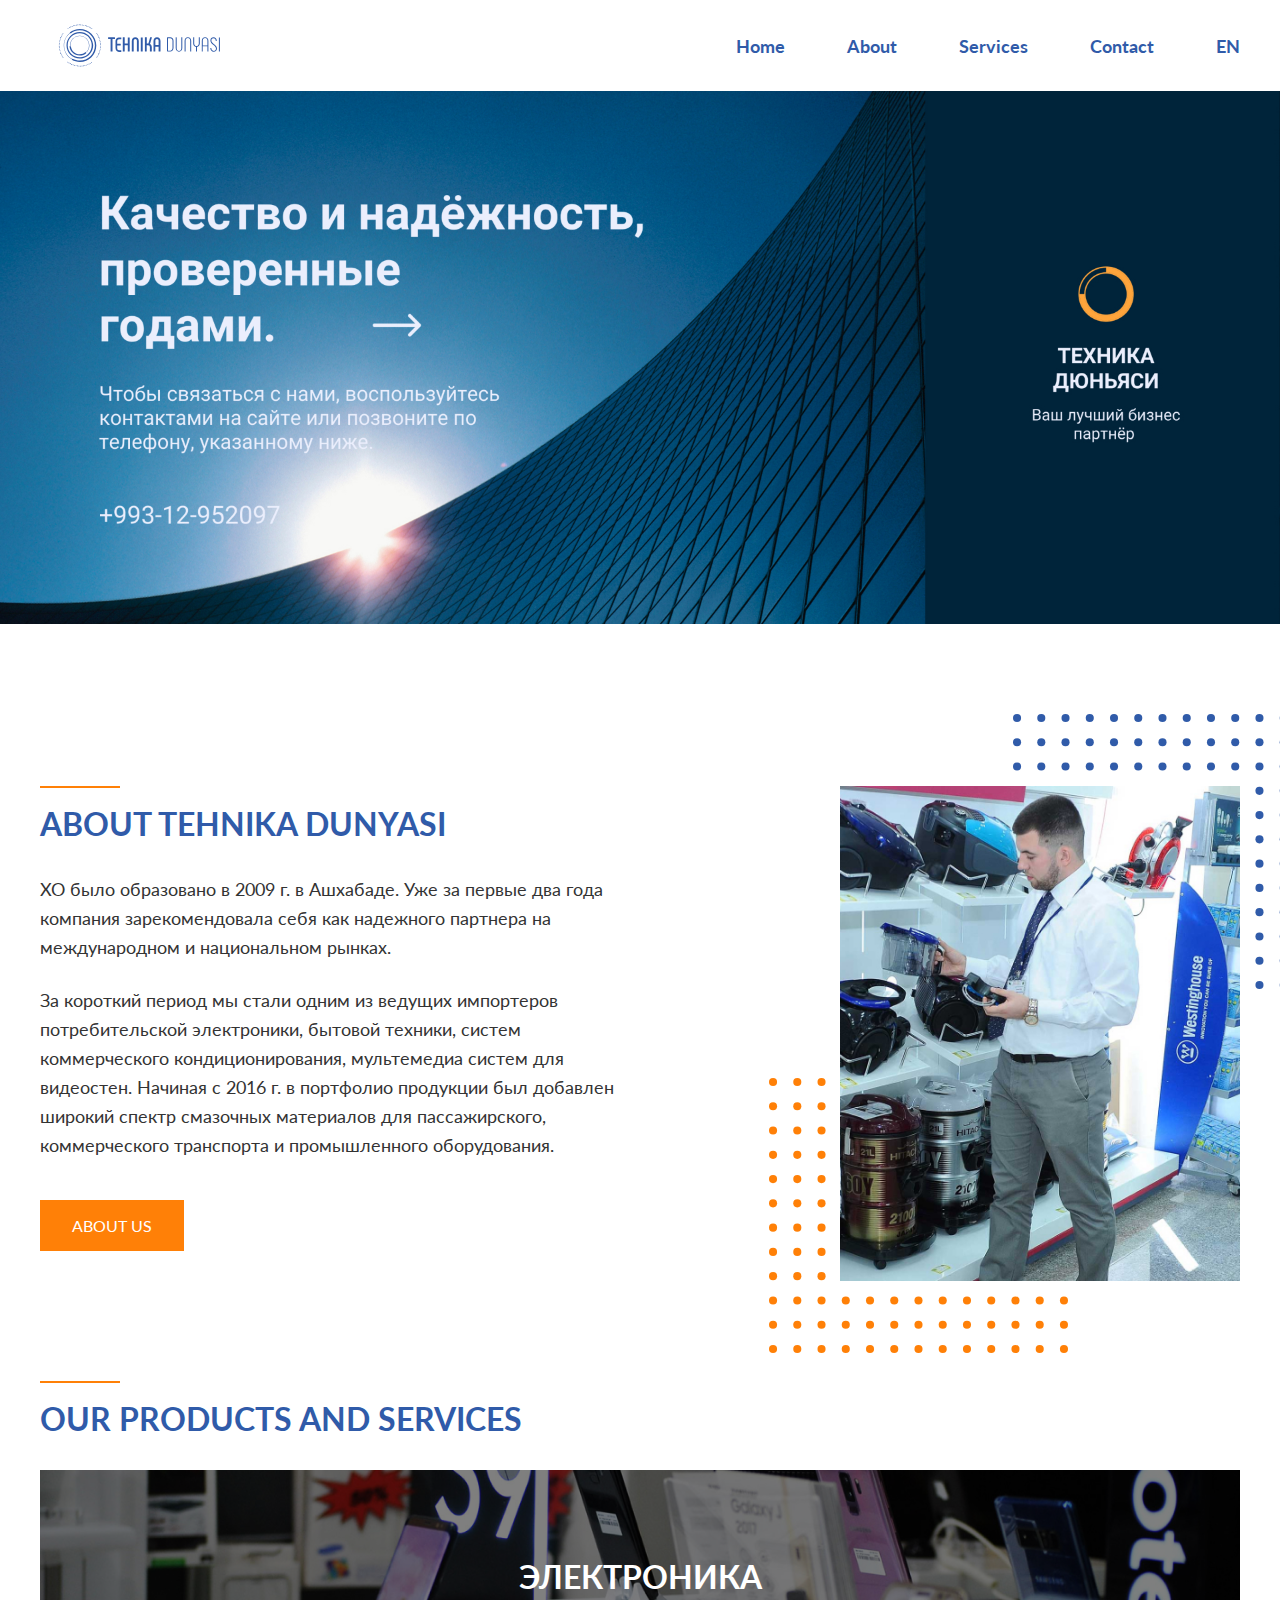
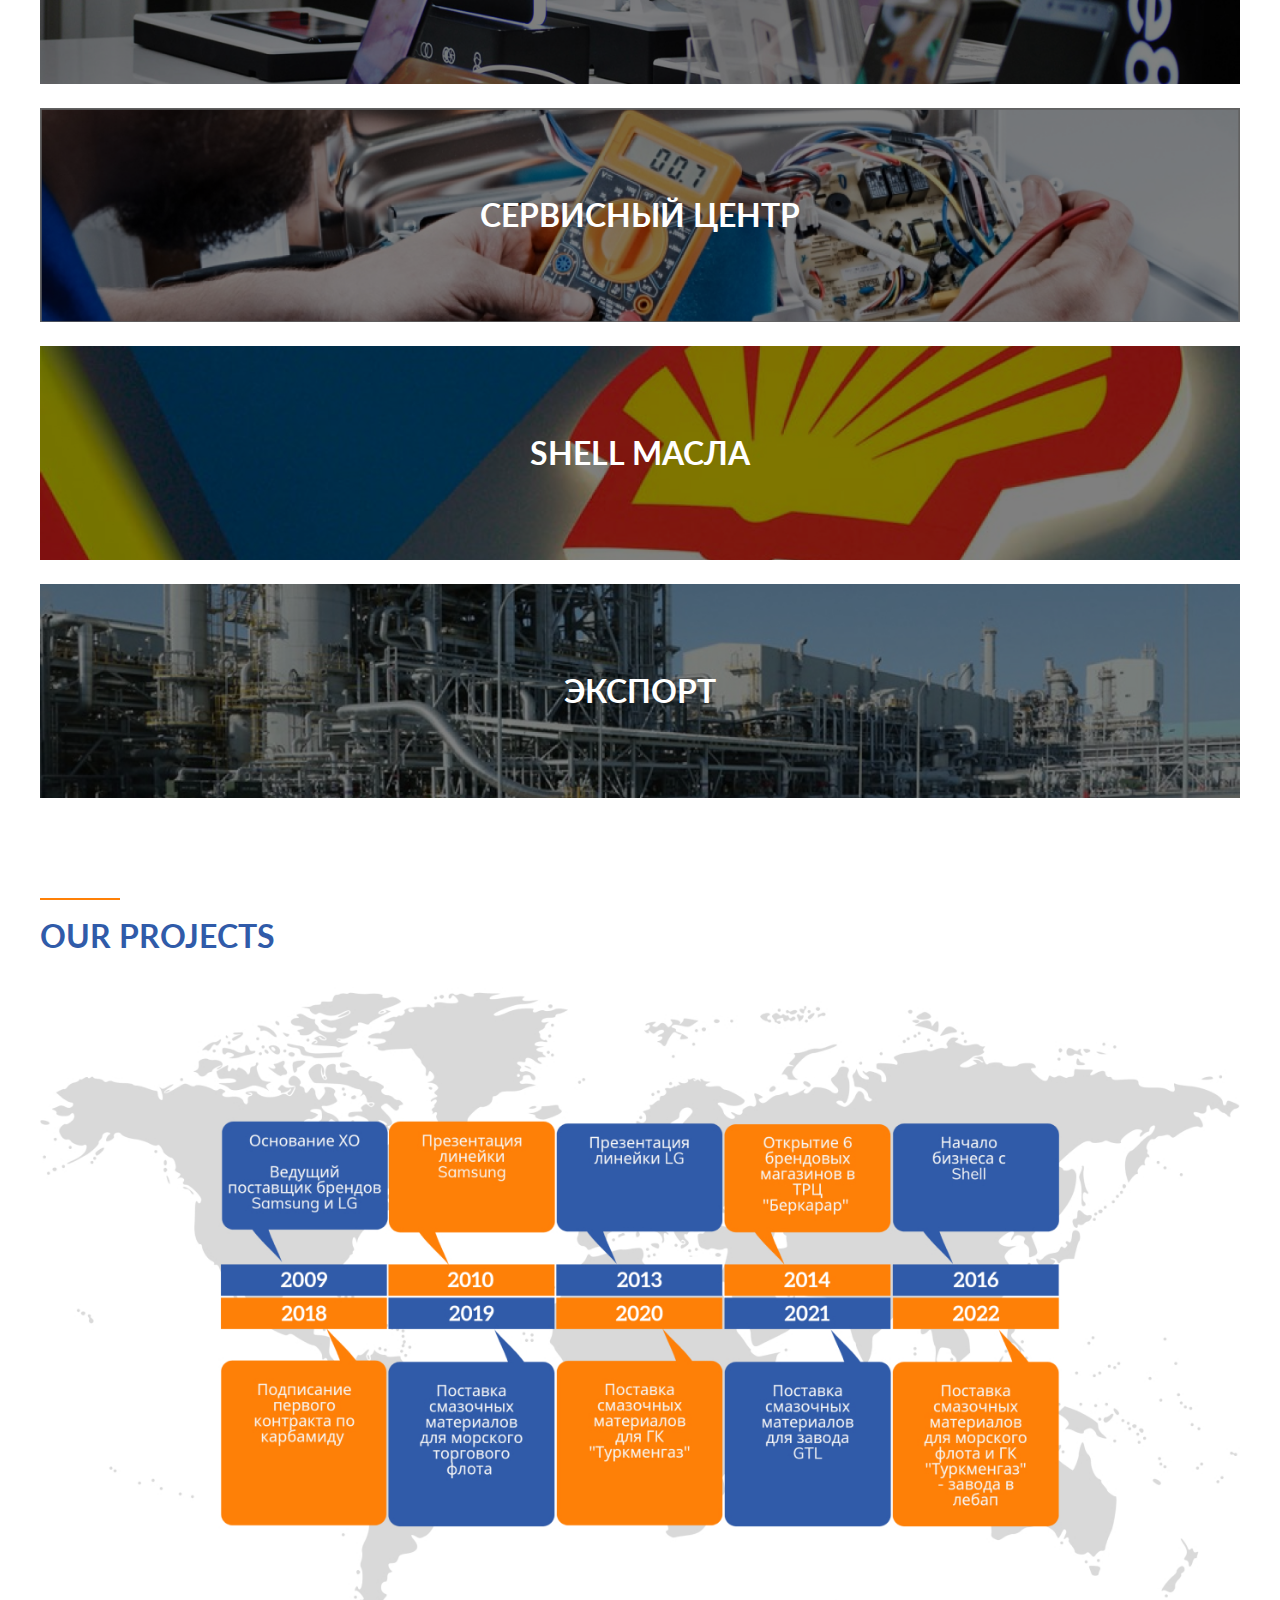
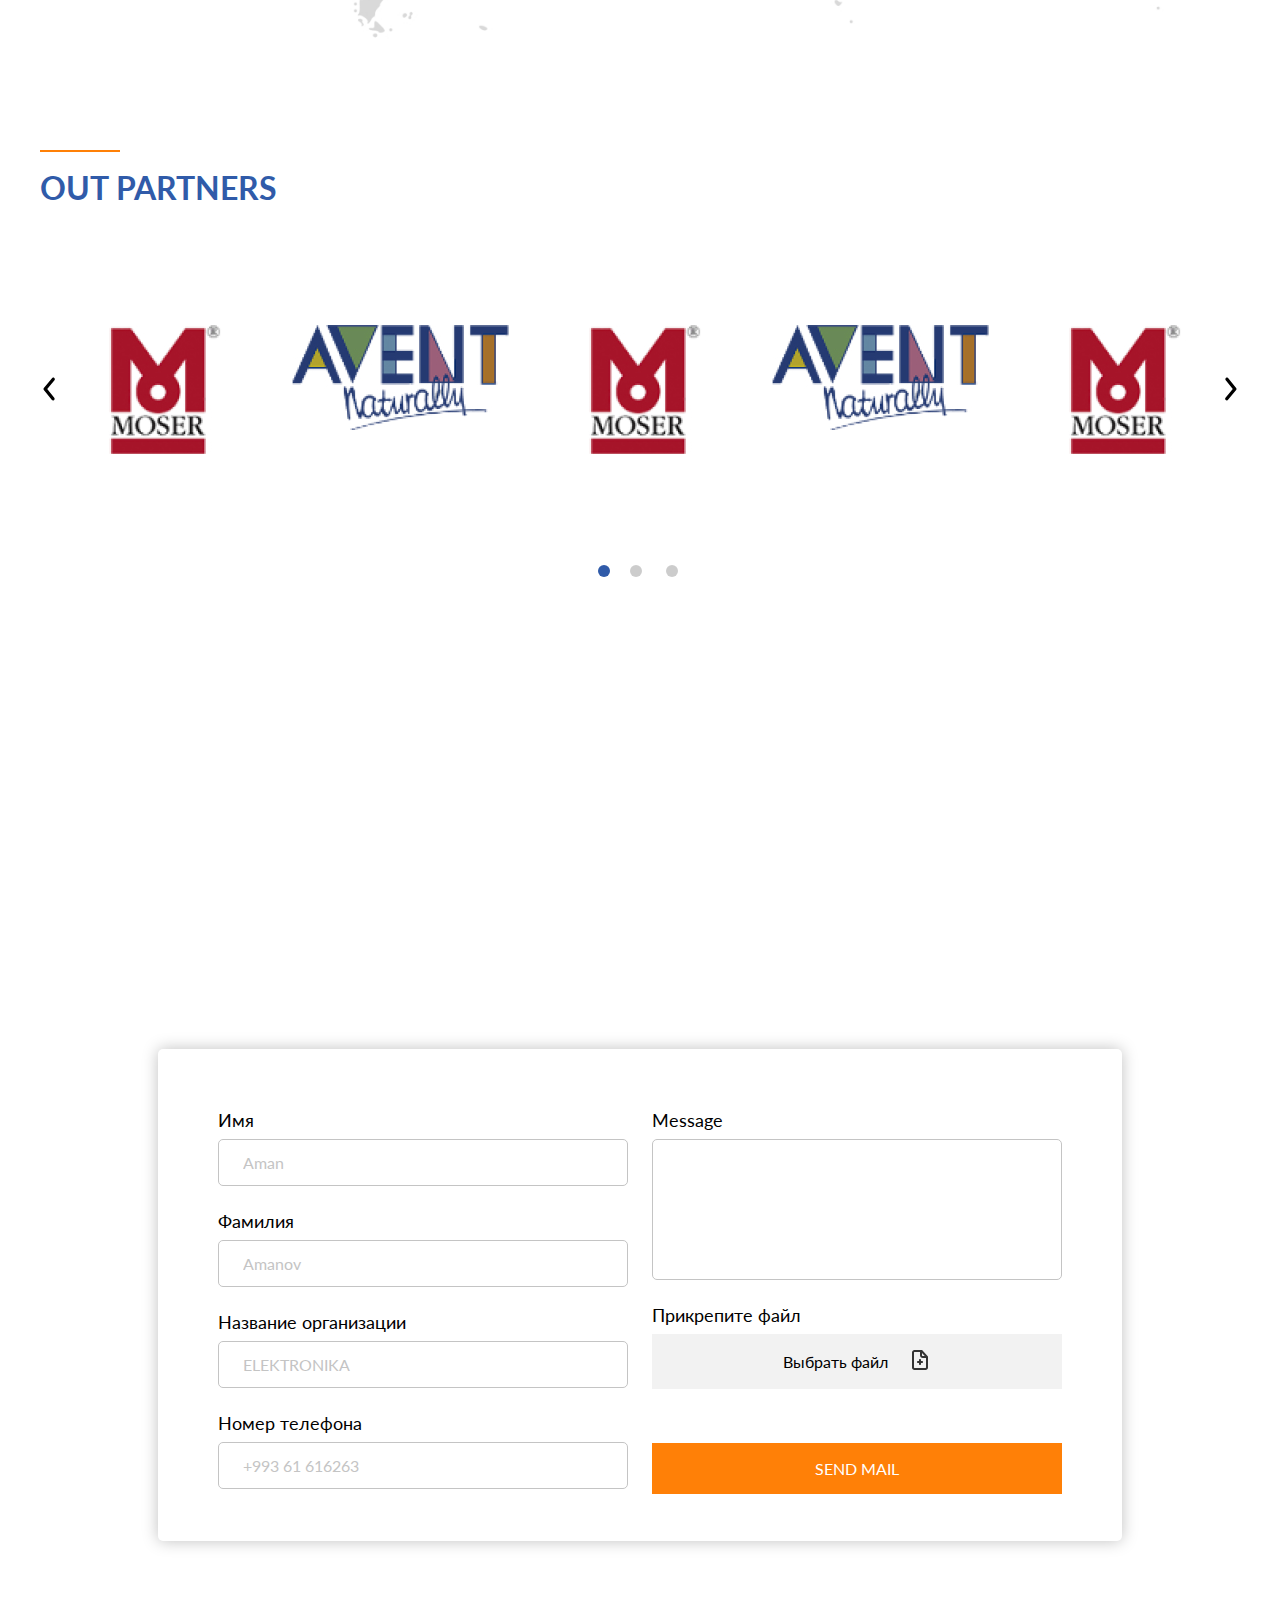
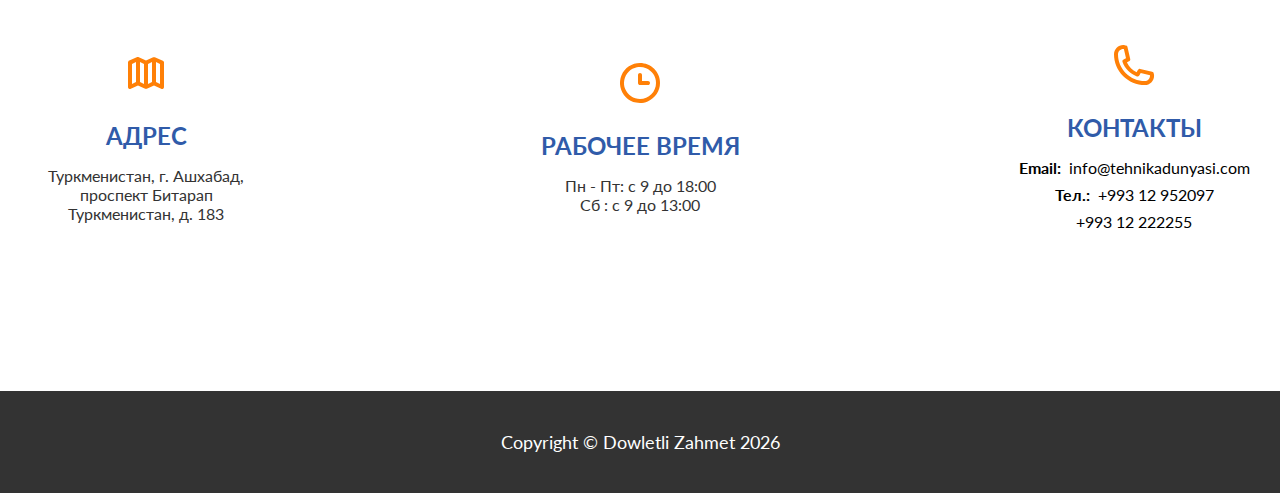
==== commit 8d01a42a: "swiper structure & styling" ====
--- a/pages/index.html
+++ b/pages/index.html
@@ -130,20 +130,51 @@
               <div class="swiper-wrapper">
                 <div class="swiper-slide">
                   <div class="partner-item">
-                    <img src="../assets/images/partner-1.jpg" alt="" />
+                    <img src="../assets/images/partner-4.jpg" alt="" />
+                  </div>
+                  <div class="partner-item">
+                    <img src="../assets/images/partner-3.jpg" alt="" />
+                  </div>
+                  <div class="partner-item">
+                    <img src="../assets/images/partner-4.jpg" alt="" />
+                  </div>
+                  <div class="partner-item">
+                    <img src="../assets/images/partner-3.jpg" alt="" />
+                  </div>
+                  <div class="partner-item">
+                    <img src="../assets/images/partner-4.jpg" alt="" />
                   </div>
                 </div>
                 <div class="swiper-slide">
                   <div class="partner-item">
-                    <img src="../assets/images/partner-2.jpg" alt="" />
+                    <img src="../assets/images/partner-4.jpg" alt="" />
+                  </div>
+                  <div class="partner-item">
+                    <img src="../assets/images/partner-3.jpg" alt="" />
+                  </div>
+                  <div class="partner-item">
+                    <img src="../assets/images/partner-4.jpg" alt="" />
+                  </div>
+                  <div class="partner-item">
+                    <img src="../assets/images/partner-3.jpg" alt="" />
+                  </div>
+                  <div class="partner-item">
+                    <img src="../assets/images/partner-4.jpg" alt="" />
                   </div>
                 </div>
                 <div class="swiper-slide">
                   <div class="partner-item">
-                    <img src="../assets/images/partner-3.jpg" alt="" />
-                  </div>
-                </div>
-                <div class="swiper-slide">
+                    <img src="../assets/images/partner-4.jpg" alt="" />
+                  </div>
+                  <div class="partner-item">
+                    <img src="../assets/images/partner-3.jpg" alt="" />
+                  </div>
+                  <div class="partner-item">
+                    <img src="../assets/images/partner-4.jpg" alt="" />
+                  </div>
+                  <div class="partner-item">
+                    <img src="../assets/images/partner-3.jpg" alt="" />
+                  </div>
                   <div class="partner-item">
                     <img src="../assets/images/partner-4.jpg" alt="" />
                   </div>
--- a/assets/styles/style.css
+++ b/assets/styles/style.css
@@ -500,6 +500,7 @@
   -webkit-box-align: center;
       -ms-flex-align: center;
           align-items: center;
+  min-height: 30rem;
 }
 
 .partner-btn {
@@ -508,7 +509,7 @@
   width: 6rem;
   height: 6rem;
   padding: 1rem;
-  top: 25%;
+  top: 40%;
 }
 
 .partner-btn img {
@@ -532,8 +533,8 @@
 }
 
 .swiper-pagination-bullet {
-  width: 1.4rem;
-  height: 1.4rem;
+  width: 1.2rem;
+  height: 1.2rem;
 }
 
 .swiper-pagination-bullet:not(:last-child) {
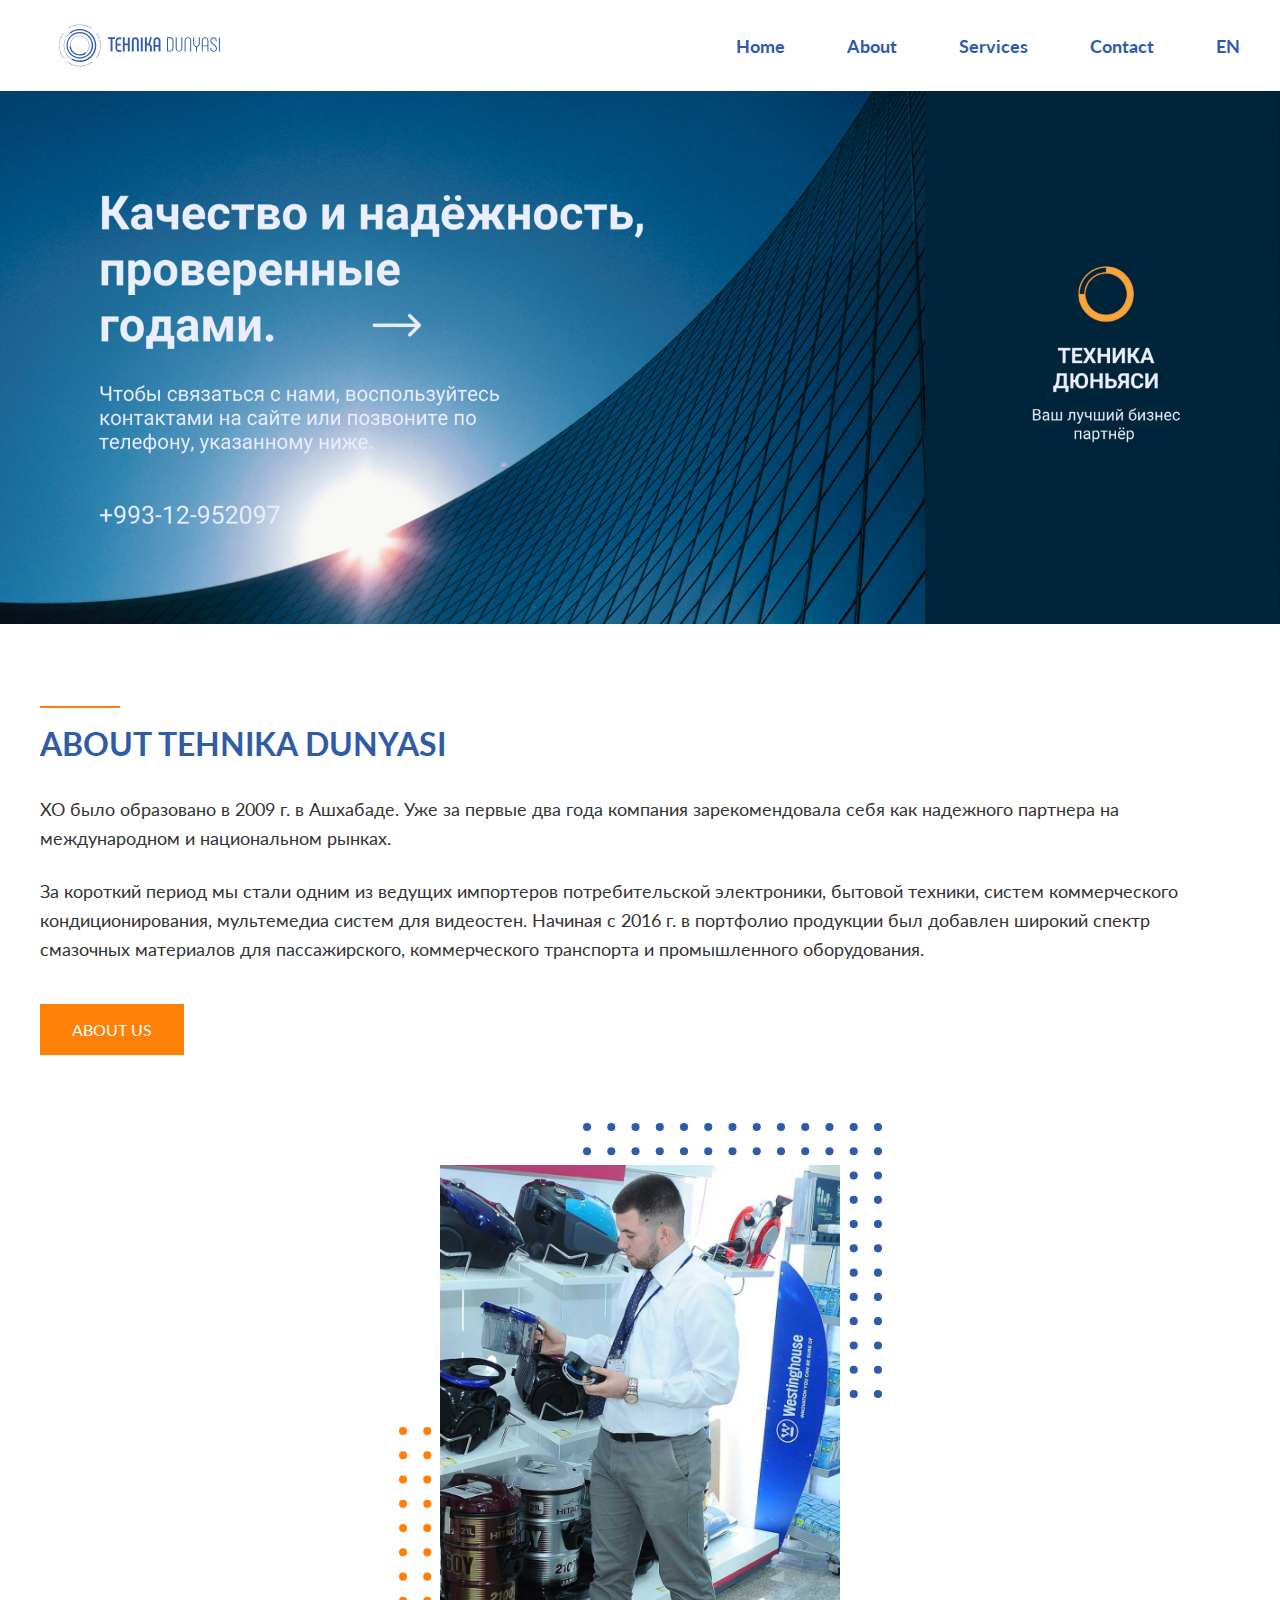
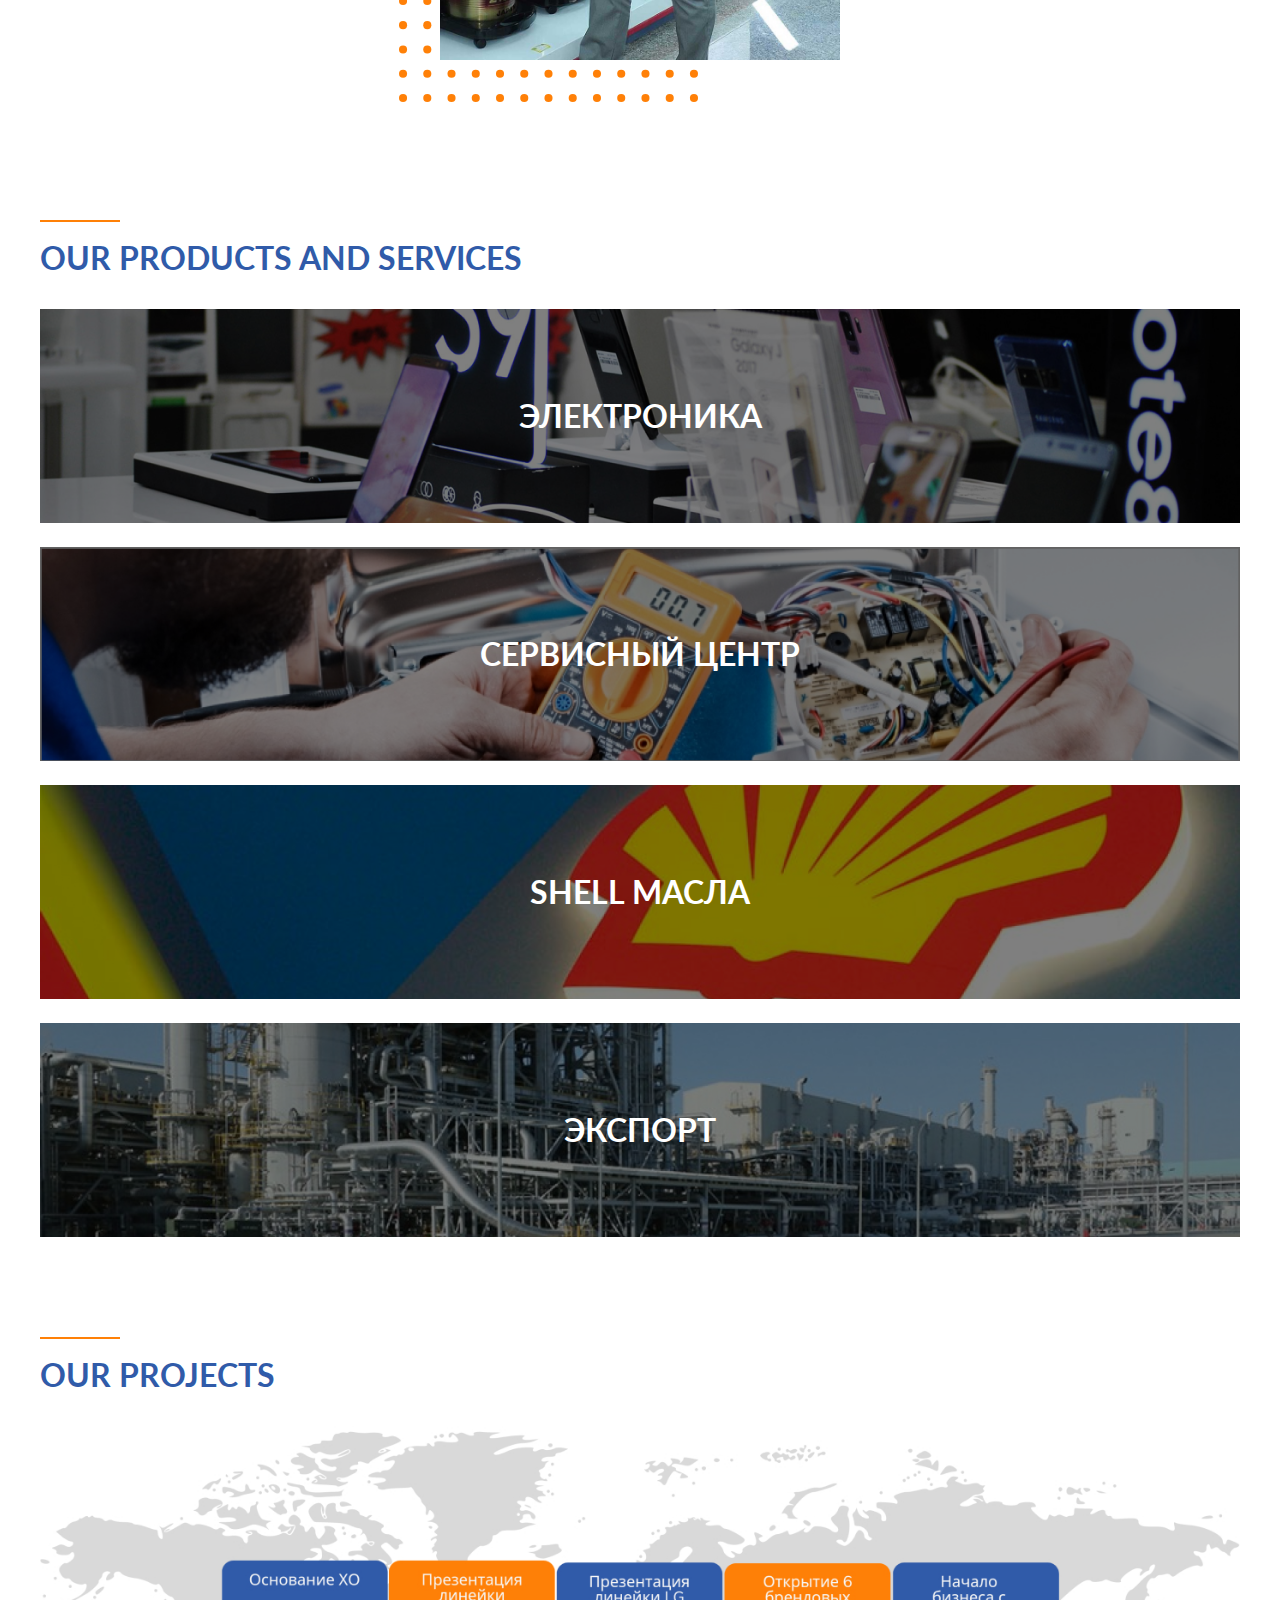
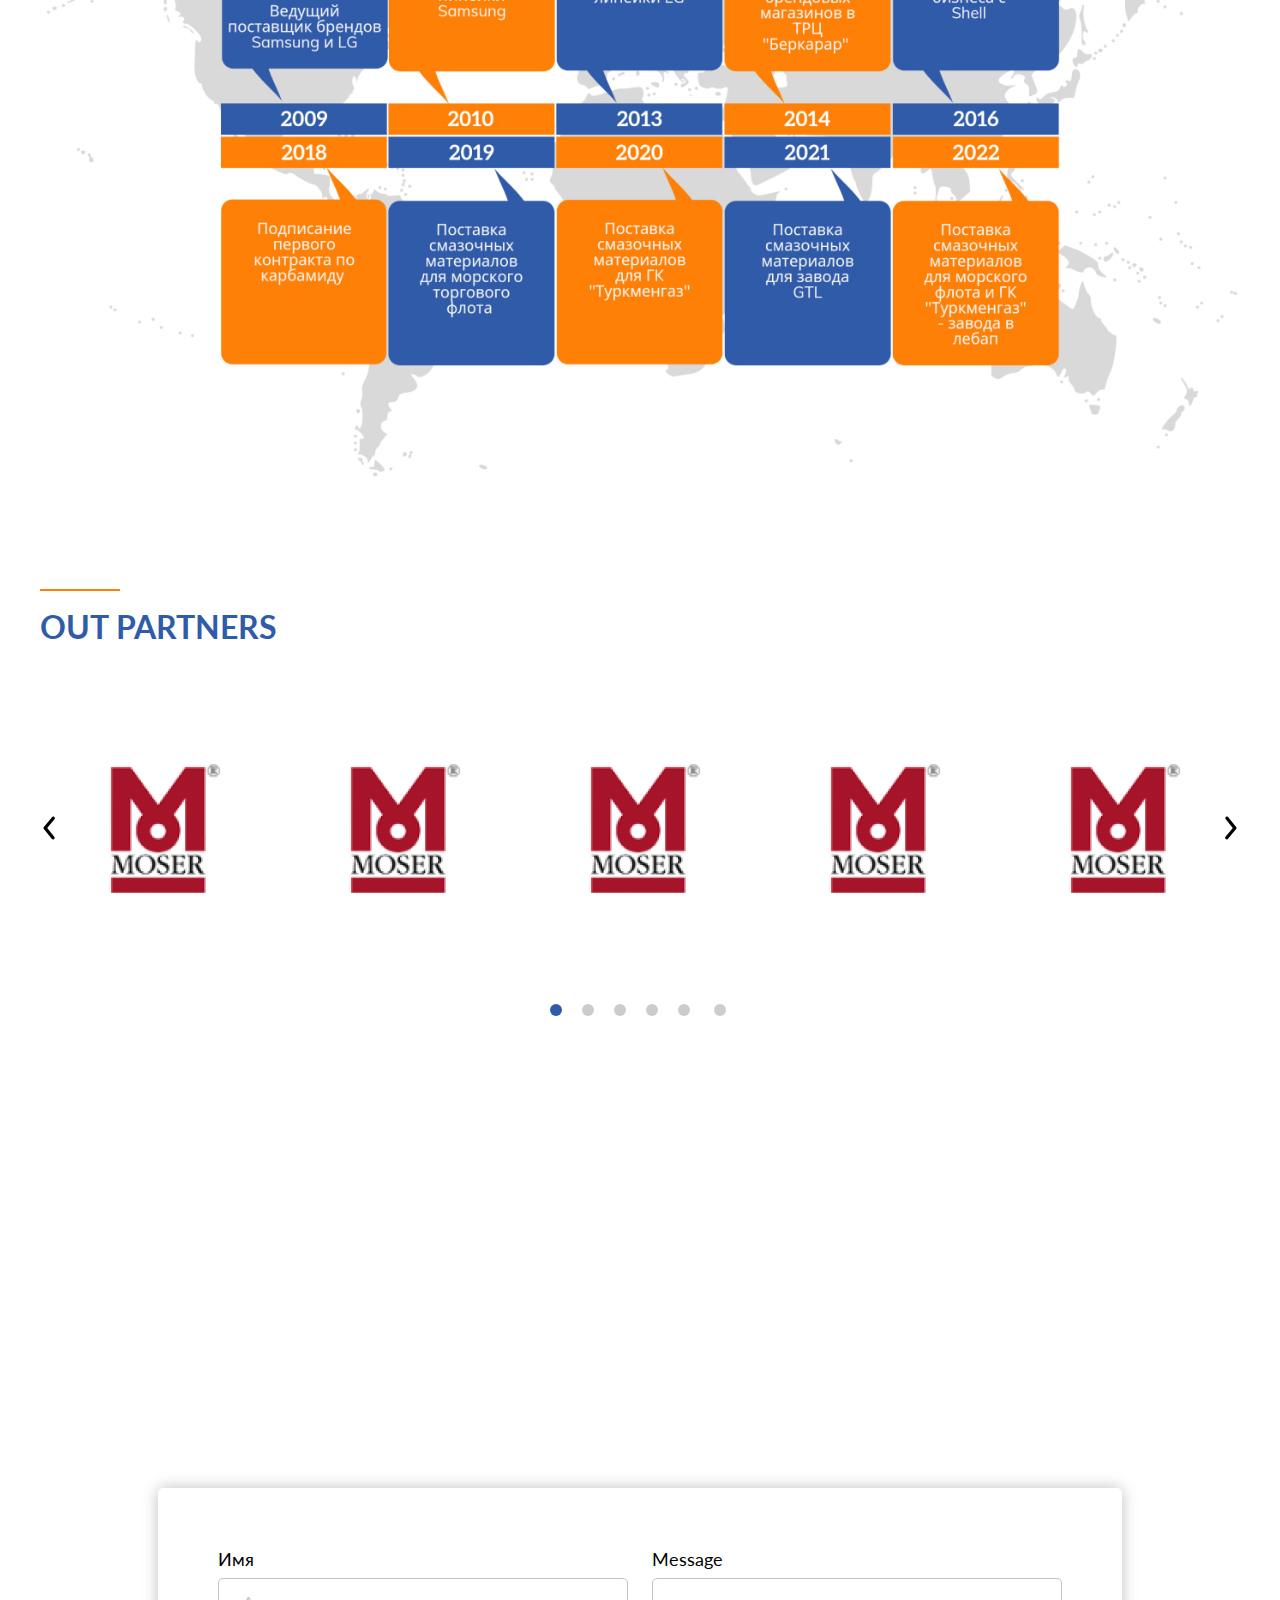
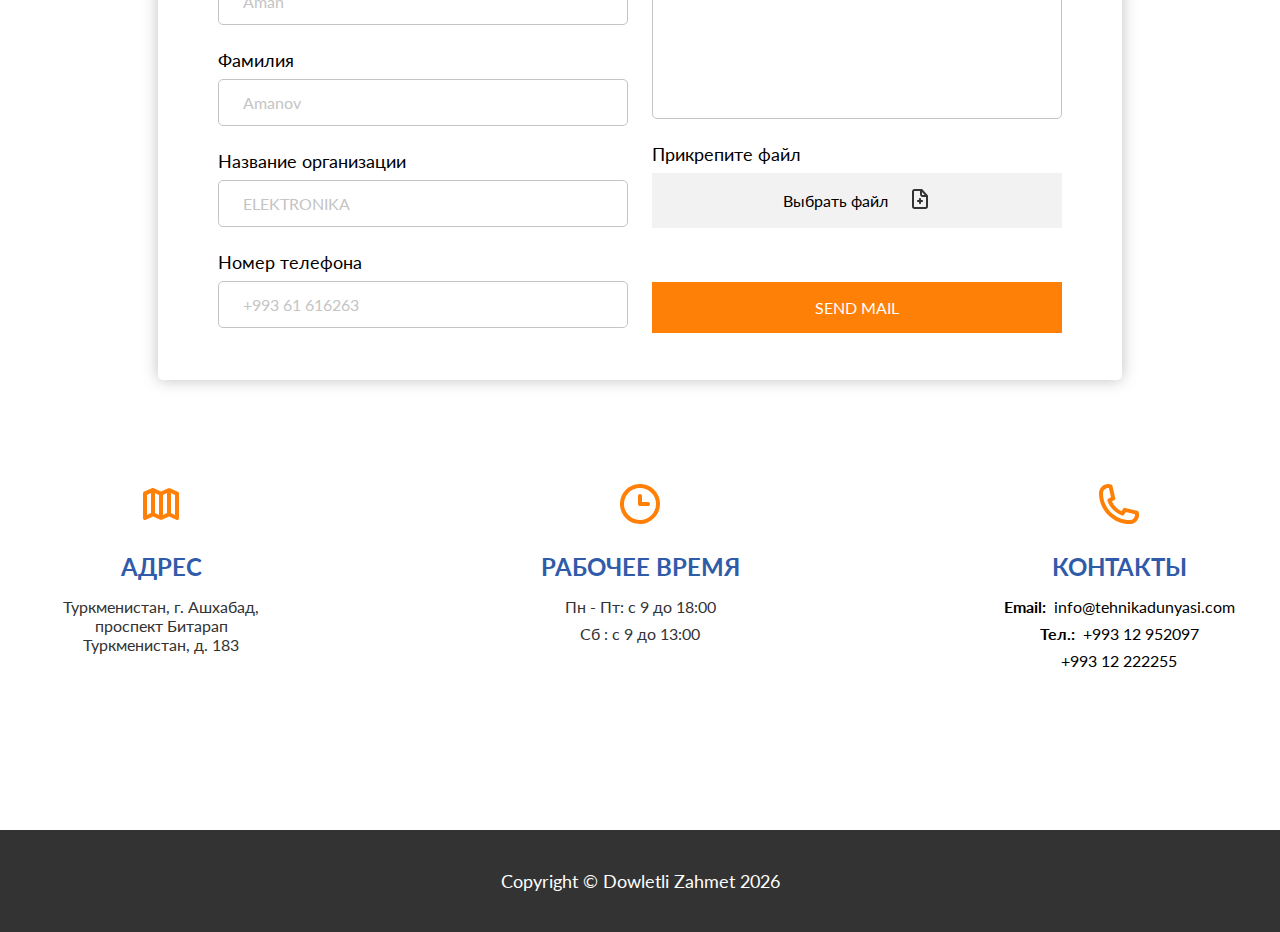
==== commit 19cd450b: "site responsive 100%" ====
--- a/pages/index.html
+++ b/pages/index.html
@@ -9,6 +9,32 @@
     <title>Tehnika Dunyasi</title>
   </head>
   <body>
+    <section class="burger-wrapper">
+      <div class="burger-outer">
+        <div class="burger-close">
+          <img src="../assets/icons/close.svg" alt="" />
+        </div>
+      </div>
+      <div class="burger-inner">
+        <div class="burger-top">
+          <div class="burger-logo-wrapper">
+            <div class="burger-logo">
+              <img src="../assets/icons/logo-white.svg" alt="" />
+            </div>
+          </div>
+          <ul class="burger-links">
+            <li><a href="#">О нас</a></li>
+            <li><a href="#">Продукция и Услуги</a></li>
+            <li><a href="#">Контакты</a></li>
+          </ul>
+        </div>
+        <div class="burger-language">
+          <button type="button">EN</button>
+          <button type="button">RU</button>
+          <button type="button">TM</button>
+        </div>
+      </div>
+    </section>
     <nav class="nav">
       <div class="container">
         <div class="nav-inner">
@@ -31,6 +57,11 @@
                 </div>
               </li>
             </ul>
+          </div>
+          <div class="nav-burger">
+            <div class="burger-line burger-line-1"></div>
+            <div class="burger-line burger-line-2"></div>
+            <div class="burger-line burger-line-3"></div>
           </div>
         </div>
       </div>
@@ -76,7 +107,7 @@
       </div>
     </section>
     <section class="products">
-      <div class="container">
+      <div class="container products-container">
         <div class="products-inner">
           <div class="products-title section-title">
             <span></span>
@@ -132,49 +163,28 @@
                   <div class="partner-item">
                     <img src="../assets/images/partner-4.jpg" alt="" />
                   </div>
-                  <div class="partner-item">
-                    <img src="../assets/images/partner-3.jpg" alt="" />
-                  </div>
-                  <div class="partner-item">
-                    <img src="../assets/images/partner-4.jpg" alt="" />
-                  </div>
-                  <div class="partner-item">
-                    <img src="../assets/images/partner-3.jpg" alt="" />
-                  </div>
-                  <div class="partner-item">
-                    <img src="../assets/images/partner-4.jpg" alt="" />
-                  </div>
-                </div>
-                <div class="swiper-slide">
-                  <div class="partner-item">
-                    <img src="../assets/images/partner-4.jpg" alt="" />
-                  </div>
-                  <div class="partner-item">
-                    <img src="../assets/images/partner-3.jpg" alt="" />
-                  </div>
-                  <div class="partner-item">
-                    <img src="../assets/images/partner-4.jpg" alt="" />
-                  </div>
-                  <div class="partner-item">
-                    <img src="../assets/images/partner-3.jpg" alt="" />
-                  </div>
-                  <div class="partner-item">
-                    <img src="../assets/images/partner-4.jpg" alt="" />
-                  </div>
-                </div>
-                <div class="swiper-slide">
-                  <div class="partner-item">
-                    <img src="../assets/images/partner-4.jpg" alt="" />
-                  </div>
-                  <div class="partner-item">
-                    <img src="../assets/images/partner-3.jpg" alt="" />
-                  </div>
-                  <div class="partner-item">
-                    <img src="../assets/images/partner-4.jpg" alt="" />
-                  </div>
-                  <div class="partner-item">
-                    <img src="../assets/images/partner-3.jpg" alt="" />
-                  </div>
+                </div>
+                <div class="swiper-slide">
+                  <div class="partner-item">
+                    <img src="../assets/images/partner-4.jpg" alt="" />
+                  </div>
+                </div>
+                <div class="swiper-slide">
+                  <div class="partner-item">
+                    <img src="../assets/images/partner-4.jpg" alt="" />
+                  </div>
+                </div>
+                <div class="swiper-slide">
+                  <div class="partner-item">
+                    <img src="../assets/images/partner-4.jpg" alt="" />
+                  </div>
+                </div>
+                <div class="swiper-slide">
+                  <div class="partner-item">
+                    <img src="../assets/images/partner-4.jpg" alt="" />
+                  </div>
+                </div>
+                <div class="swiper-slide">
                   <div class="partner-item">
                     <img src="../assets/images/partner-4.jpg" alt="" />
                   </div>
@@ -274,9 +284,8 @@
               <h4>РАБОЧЕЕ ВРЕМЯ</h4>
             </div>
             <p class="top-footer-body">
-              Пн - Пт: с 9 до 18:00
-              <br />
-              Сб : с 9 до 13:00
+              <span>Пн - Пт: с 9 до 18:00</span>
+              <span>Сб : с 9 до 13:00</span>
             </p>
           </div>
           <div class="top-footer-item">
--- a/assets/styles/style.css
+++ b/assets/styles/style.css
@@ -62,8 +62,14 @@
 
 .section-title h4 {
   text-transform: uppercase;
+  color: #305ba9;
   font-size: 3.2rem;
-  color: #305ba9;
+}
+
+@media screen and (max-width: 600px) {
+  .section-title h4 {
+    font-size: 2.4rem;
+  }
 }
 
 .section-title span {
@@ -97,6 +103,17 @@
 
 .main {
   min-height: 79.4vh;
+}
+
+body {
+  overflow-x: hidden;
+}
+
+@media screen and (max-width: 1000px) {
+  .container {
+    max-width: 123.2rem;
+    padding: 0 1.6rem;
+  }
 }
 
 .nav-inner {
@@ -215,6 +232,243 @@
   transition: 0.3s all ease;
 }
 
+.nav-burger {
+  cursor: pointer;
+  position: relative;
+  display: none;
+  -webkit-box-align: center;
+      -ms-flex-align: center;
+          align-items: center;
+  -webkit-box-pack: center;
+      -ms-flex-pack: center;
+          justify-content: center;
+  width: 3.2rem;
+  height: 3.2rem;
+}
+
+.nav-burger.active .burger-line-2 {
+  opacity: 0;
+  -webkit-transition: 0.3s all ease;
+  transition: 0.3s all ease;
+}
+
+.nav-burger.active .burger-line {
+  top: 50%;
+}
+
+.nav-burger.active .burger-line-1 {
+  -webkit-transform: rotate(45deg);
+          transform: rotate(45deg);
+}
+
+.nav-burger.active .burger-line-3 {
+  -webkit-transform: rotate(-45deg);
+          transform: rotate(-45deg);
+}
+
+.burger-line {
+  opacity: 1;
+  width: 100%;
+  height: 0.3rem;
+  border-radius: 2rem;
+  background: #305ba9;
+  -webkit-transform-origin: center;
+          transform-origin: center;
+  -webkit-transition: 0.3s all ease;
+  transition: 0.3s all ease;
+}
+
+.burger-line-1,
+.burger-line-3 {
+  content: "";
+  position: absolute;
+  left: 0;
+  display: block;
+  width: 100%;
+  height: 0.3rem;
+  background: #305ba9;
+  border-radius: 2rem;
+  -webkit-transition: 0.3s all ease;
+  transition: 0.3s all ease;
+  -webkit-transform: rotate(0deg);
+          transform: rotate(0deg);
+}
+
+.burger-line-1 {
+  top: 0.4rem;
+}
+
+.burger-line-3 {
+  top: calc(100% - 0.5rem);
+}
+
+.burger-wrapper {
+  display: -webkit-box;
+  display: -ms-flexbox;
+  display: flex;
+  -webkit-box-orient: horizontal;
+  -webkit-box-direction: normal;
+      -ms-flex-direction: row;
+          flex-direction: row;
+  z-index: 1000;
+  position: fixed;
+  top: 0;
+  right: -120%;
+  width: 100vw;
+  height: 100vh;
+  -webkit-transition: 0.3s all ease;
+  transition: 0.3s all ease;
+}
+
+.burger-wrapper.active {
+  -webkit-transition: 0.3s all ease;
+  transition: 0.3s all ease;
+  right: 0;
+}
+
+.burger-wrapper.active .burger-outer {
+  width: 22%;
+  -webkit-transition: 0.3s all ease;
+  transition: 0.3s all ease;
+}
+
+.burger-inner {
+  display: -webkit-box;
+  display: -ms-flexbox;
+  display: flex;
+  -webkit-box-orient: vertical;
+  -webkit-box-direction: normal;
+      -ms-flex-direction: column;
+          flex-direction: column;
+  -webkit-box-align: center;
+      -ms-flex-align: center;
+          align-items: center;
+  -webkit-box-pack: justify;
+      -ms-flex-pack: justify;
+          justify-content: space-between;
+  padding: 7rem 3rem;
+  min-height: 100vh;
+  width: 78%;
+  background: #305ba9;
+}
+
+.burger-outer {
+  background: rgba(0, 0, 0, 0.5);
+  position: relative;
+  width: 0;
+  min-height: 100vh;
+  -webkit-transition: 0.3s all ease;
+  transition: 0.3s all ease;
+}
+
+.burger-close {
+  position: absolute;
+  left: 50%;
+  top: 1rem;
+  -webkit-transform: translateX(-50%);
+          transform: translateX(-50%);
+}
+
+.burger-logo-wrapper {
+  display: -webkit-box;
+  display: -ms-flexbox;
+  display: flex;
+  -webkit-box-orient: horizontal;
+  -webkit-box-direction: normal;
+      -ms-flex-direction: row;
+          flex-direction: row;
+  -webkit-box-align: center;
+      -ms-flex-align: center;
+          align-items: center;
+  -webkit-box-pack: center;
+      -ms-flex-pack: center;
+          justify-content: center;
+  width: 100%;
+}
+
+.burger-logo {
+  max-width: 16.1rem;
+  max-height: 4.2rem;
+  width: 100%;
+  height: 100%;
+}
+
+.burger-logo img {
+  width: 100%;
+  height: 100%;
+  -o-object-fit: contain;
+     object-fit: contain;
+}
+
+.burger-top {
+  display: -webkit-box;
+  display: -ms-flexbox;
+  display: flex;
+  -webkit-box-orient: vertical;
+  -webkit-box-direction: normal;
+      -ms-flex-direction: column;
+          flex-direction: column;
+  gap: 5.4rem;
+}
+
+.burger-links {
+  display: -webkit-box;
+  display: -ms-flexbox;
+  display: flex;
+  -webkit-box-orient: vertical;
+  -webkit-box-direction: normal;
+      -ms-flex-direction: column;
+          flex-direction: column;
+  gap: 3.4rem;
+}
+
+.burger-links a {
+  padding: 1rem 0;
+  display: block;
+  width: 100%;
+  text-align: center;
+  color: #ffffff;
+  font-weight: bold;
+  font-size: 2rem;
+  letter-spacing: 0.1em;
+}
+
+.burger-language {
+  display: -webkit-box;
+  display: -ms-flexbox;
+  display: flex;
+  -webkit-box-orient: horizontal;
+  -webkit-box-direction: normal;
+      -ms-flex-direction: row;
+          flex-direction: row;
+  -webkit-box-align: center;
+      -ms-flex-align: center;
+          align-items: center;
+  gap: 3.2rem;
+}
+
+.burger-language button {
+  padding: 1rem;
+  color: #ffffff;
+  font-weight: bold;
+  font-size: 2.5rem;
+}
+
+@media screen and (max-width: 1000px) {
+  .nav-links {
+    display: none;
+  }
+  .nav-burger {
+    display: -webkit-box;
+    display: -ms-flexbox;
+    display: flex;
+    -webkit-box-orient: horizontal;
+    -webkit-box-direction: normal;
+        -ms-flex-direction: row;
+            flex-direction: row;
+  }
+}
+
 .hero {
   max-width: unset;
   max-height: unset;
@@ -314,13 +568,53 @@
 }
 
 .about-dots-blue {
-  top: -7.2rem;
-  right: -7.2rem;
+  top: -4.2rem;
+  right: -4.2rem;
 }
 
 .about-dots-orange {
-  bottom: -7.2rem;
-  left: -7.2rem;
+  bottom: -4.2rem;
+  left: -4.2rem;
+}
+
+@media screen and (max-width: 1400px) {
+  .about-inner {
+    -ms-grid-columns: 1fr;
+        grid-template-columns: 1fr;
+    gap: 11rem;
+    padding: 8rem 0 16rem;
+  }
+  .about-right {
+    -webkit-box-pack: center;
+        -ms-flex-pack: center;
+            justify-content: center;
+  }
+  .about-img {
+    -ms-grid-column-align: center;
+        justify-self: center;
+  }
+}
+
+@media screen and (max-width: 600px) {
+  .about-left h5,
+  .about-left h6 {
+    font-size: 1.6rem;
+  }
+  .about-left .about-btn {
+    max-width: unset;
+  }
+  .about-inner {
+    padding-bottom: 8rem;
+  }
+}
+
+@media screen and (max-width: 470px) {
+  .about-dots-blue {
+    right: 0;
+  }
+  .about-dots-orange {
+    left: 0;
+  }
 }
 
 .products-inner {
@@ -412,6 +706,33 @@
   transition: 0.3s all ease;
 }
 
+@media screen and (max-width: 1000px) {
+  .products-container {
+    margin: 0;
+    padding: 0;
+    max-width: unset;
+    width: 100%;
+  }
+  .products-title {
+    padding: 0 1.6rem;
+  }
+  .products-item {
+    min-height: 21.4rem;
+  }
+  .products-item h5 {
+    font-size: 1.8rem;
+  }
+  .products-item img {
+    min-height: 21.4rem;
+  }
+}
+
+@media screen and (max-width: 600px) {
+  .products-inner {
+    padding-bottom: 8rem;
+  }
+}
+
 .projects-inner {
   display: -webkit-box;
   display: -ms-flexbox;
@@ -544,6 +865,12 @@
 
 .swiper-pagination-bullet-active {
   background: #305ba9;
+}
+
+@media screen and (max-width: 600px) {
+  .partners-inner {
+    padding-bottom: 8rem;
+  }
 }
 
 .map-form {
@@ -698,15 +1025,33 @@
   height: 2rem;
 }
 
+@media screen and (max-width: 1000px) {
+  .form {
+    bottom: 14rem;
+  }
+  .map-form {
+    padding-bottom: 110rem;
+  }
+}
+
+@media screen and (max-width: 800px) {
+  .form {
+    -ms-grid-columns: 1fr;
+        grid-template-columns: 1fr;
+    max-height: 88rem;
+    padding: 6rem 1.5rem;
+  }
+}
+
 .top-footer-inner {
   padding-bottom: 16rem;
   display: -ms-grid;
   display: grid;
-  -ms-grid-columns: (minmax(17rem, 21.2rem))[3];
-      grid-template-columns: repeat(3, minmax(17rem, 21.2rem));
-  -webkit-box-align: center;
-      -ms-flex-align: center;
-          align-items: center;
+  -ms-grid-columns: (minmax(17rem, 24.2rem))[3];
+      grid-template-columns: repeat(3, minmax(17rem, 24.2rem));
+  -webkit-box-align: start;
+      -ms-flex-align: start;
+          align-items: flex-start;
   -webkit-box-pack: justify;
       -ms-flex-pack: justify;
           justify-content: space-between;
@@ -815,6 +1160,26 @@
   line-height: 2.9rem;
 }
 
+@media screen and (max-width: 1000px) {
+  .top-footer-inner {
+    -webkit-box-pack: center;
+        -ms-flex-pack: center;
+            justify-content: center;
+    -ms-grid-columns: (minmax(17rem, 24.2rem))[1];
+        grid-template-columns: repeat(1, minmax(17rem, 24.2rem));
+    gap: 4.4rem;
+  }
+}
+
+@media screen and (max-width: 600px) {
+  .top-footer-inner {
+    padding-bottom: 8rem;
+  }
+  .top-footer-head h4 {
+    font-size: 1.8rem;
+  }
+}
+
 .footer {
   background: #333333;
 }
@@ -829,6 +1194,12 @@
   text-align: center;
 }
 
+@media screen and (max-width: 600px) {
+  .footer-inner p {
+    font-size: 1.6rem;
+  }
+}
+
 .main-inner {
   padding: 10rem 0;
   display: -webkit-box;
@@ -863,4 +1234,13 @@
   text-decoration: underline;
   font-weight: bold;
 }
+
+@media screen and (max-width: 600px) {
+  .about-content p {
+    font-size: 1.8rem;
+  }
+  .main-inner {
+    padding: 8rem 0;
+  }
+}
 /*# sourceMappingURL=style.css.map */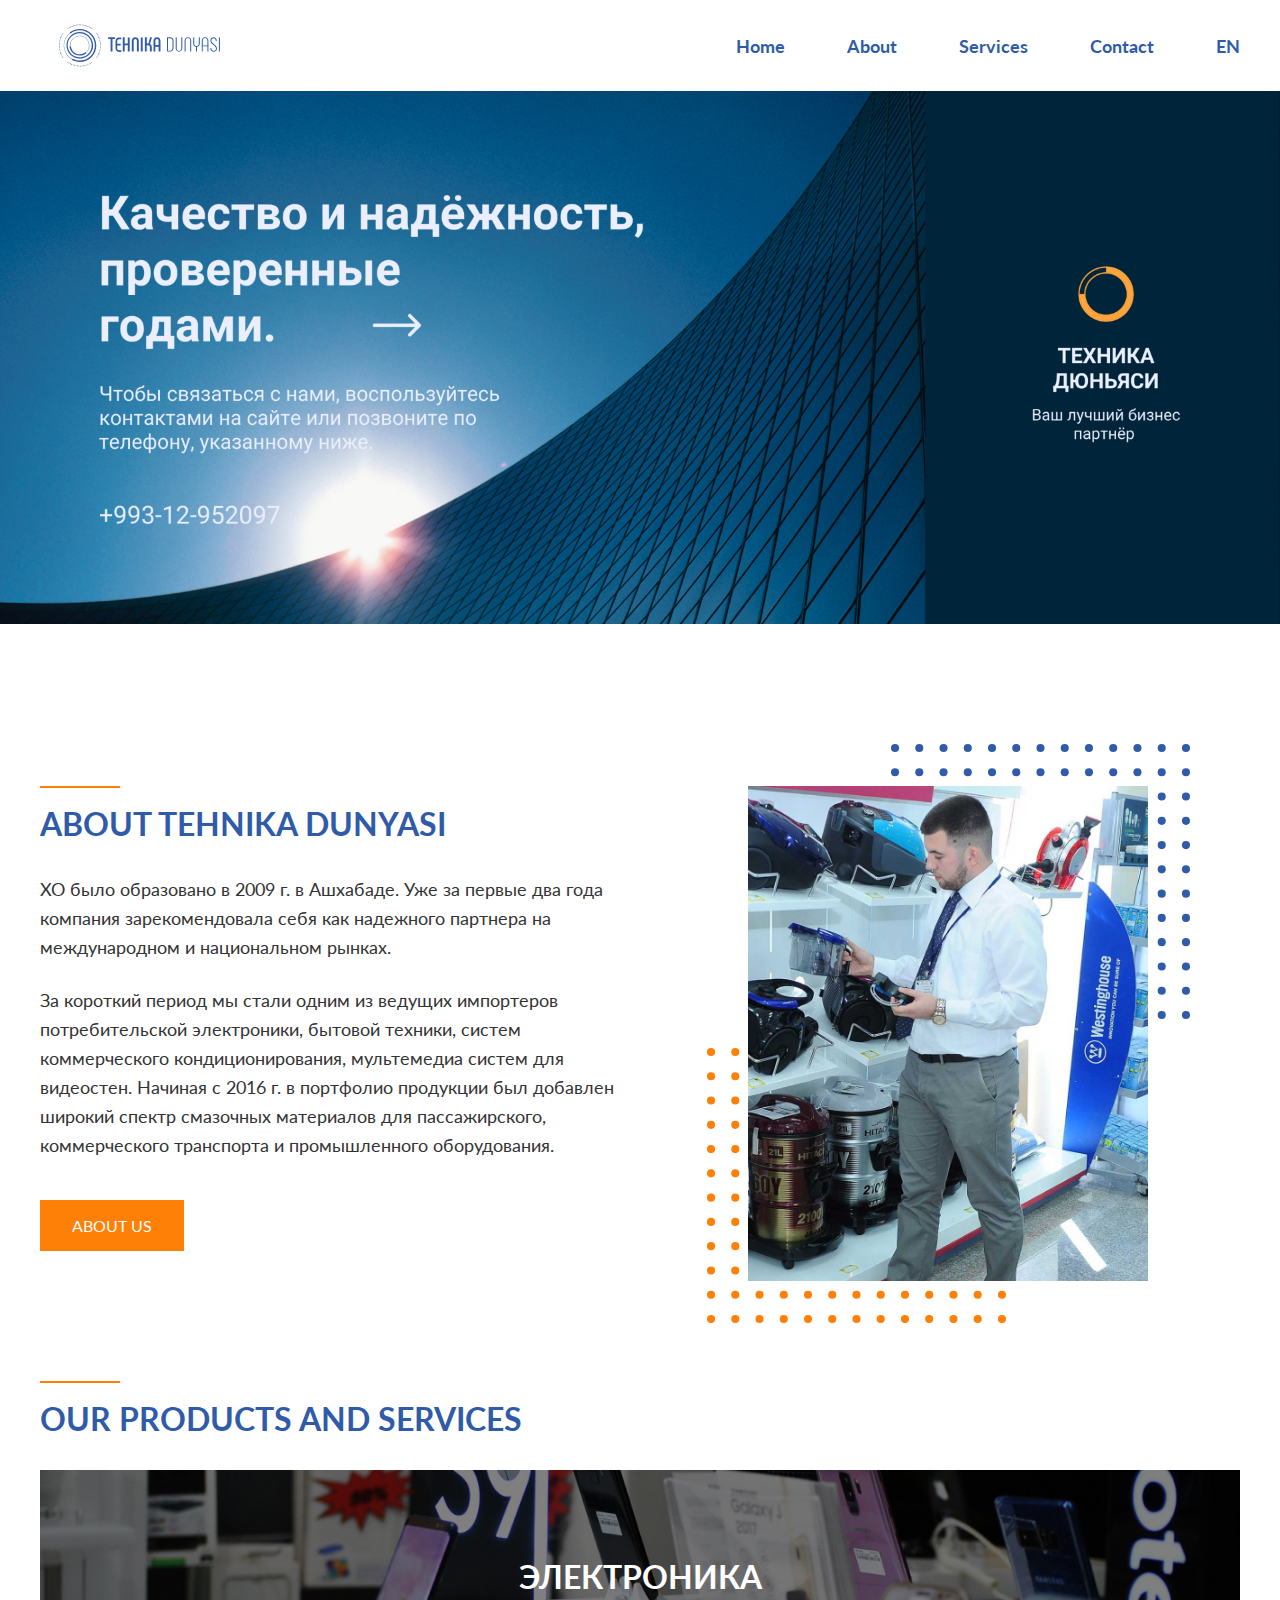
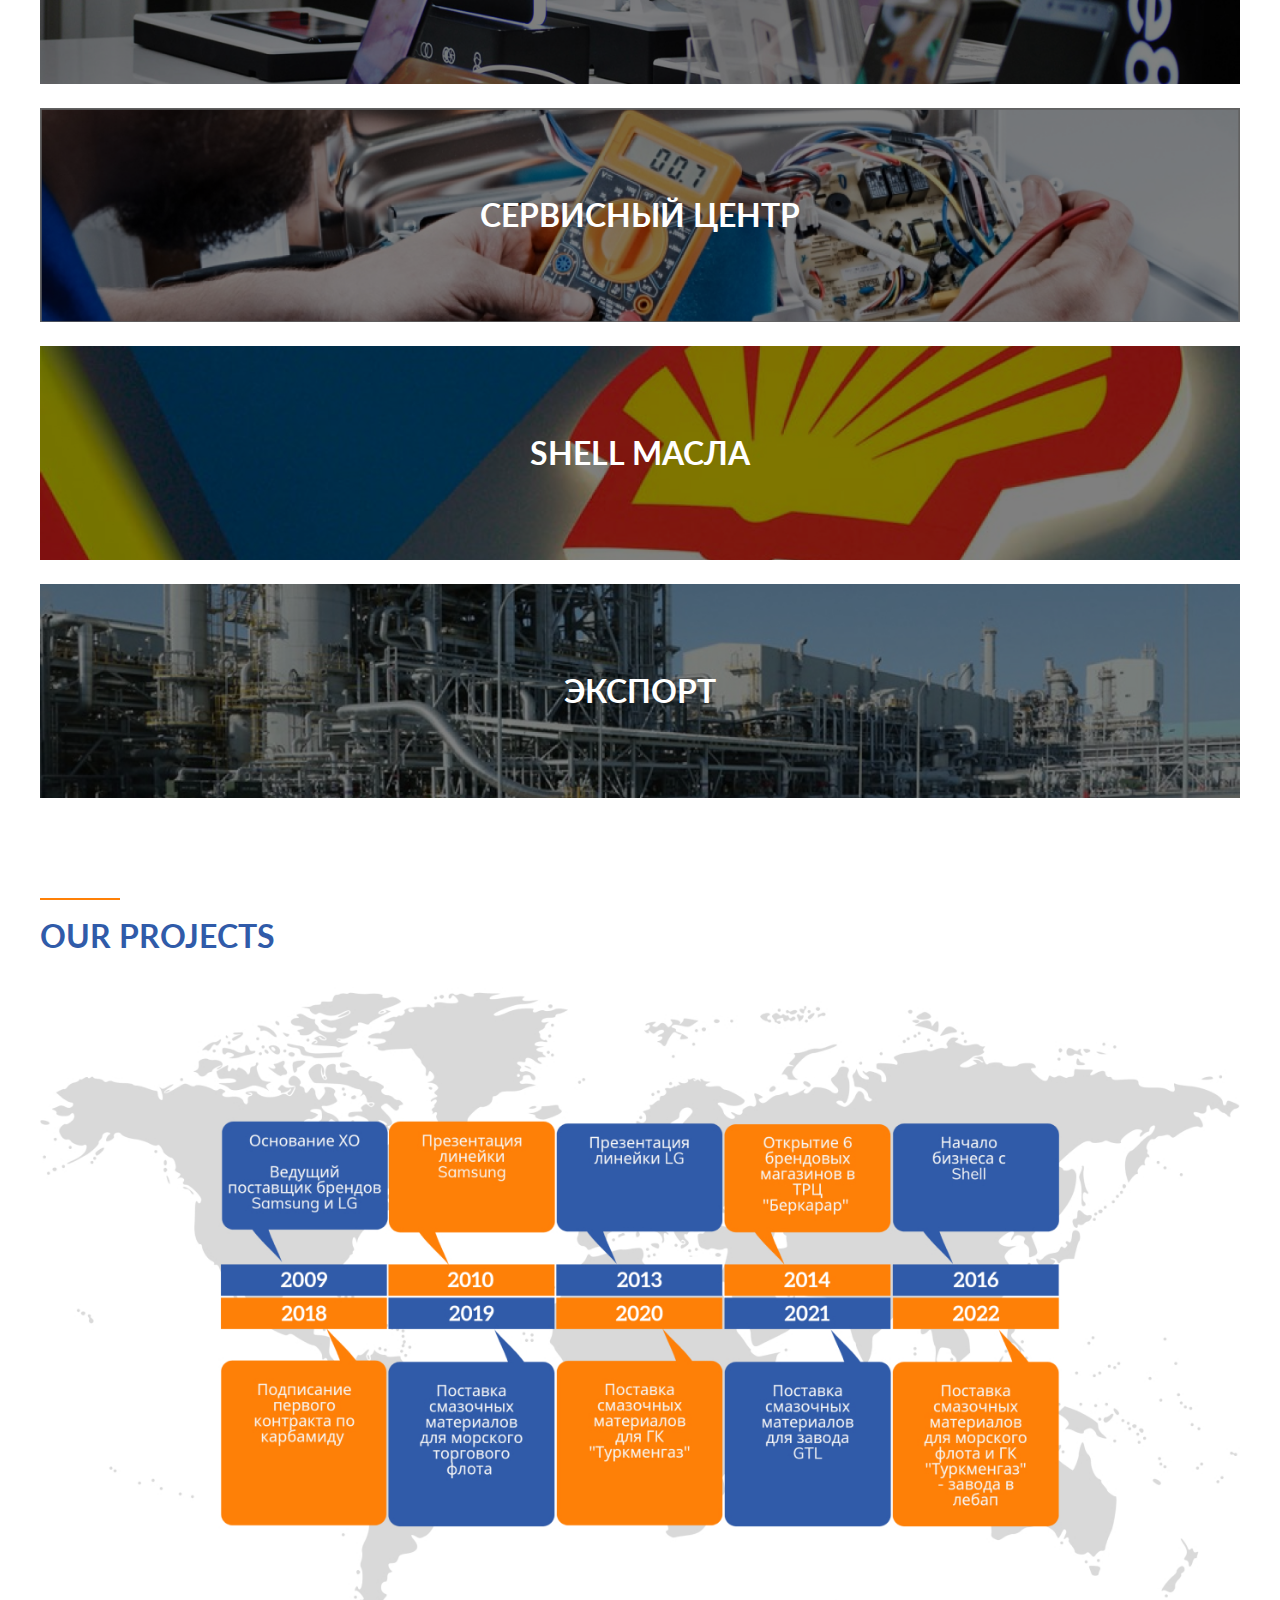
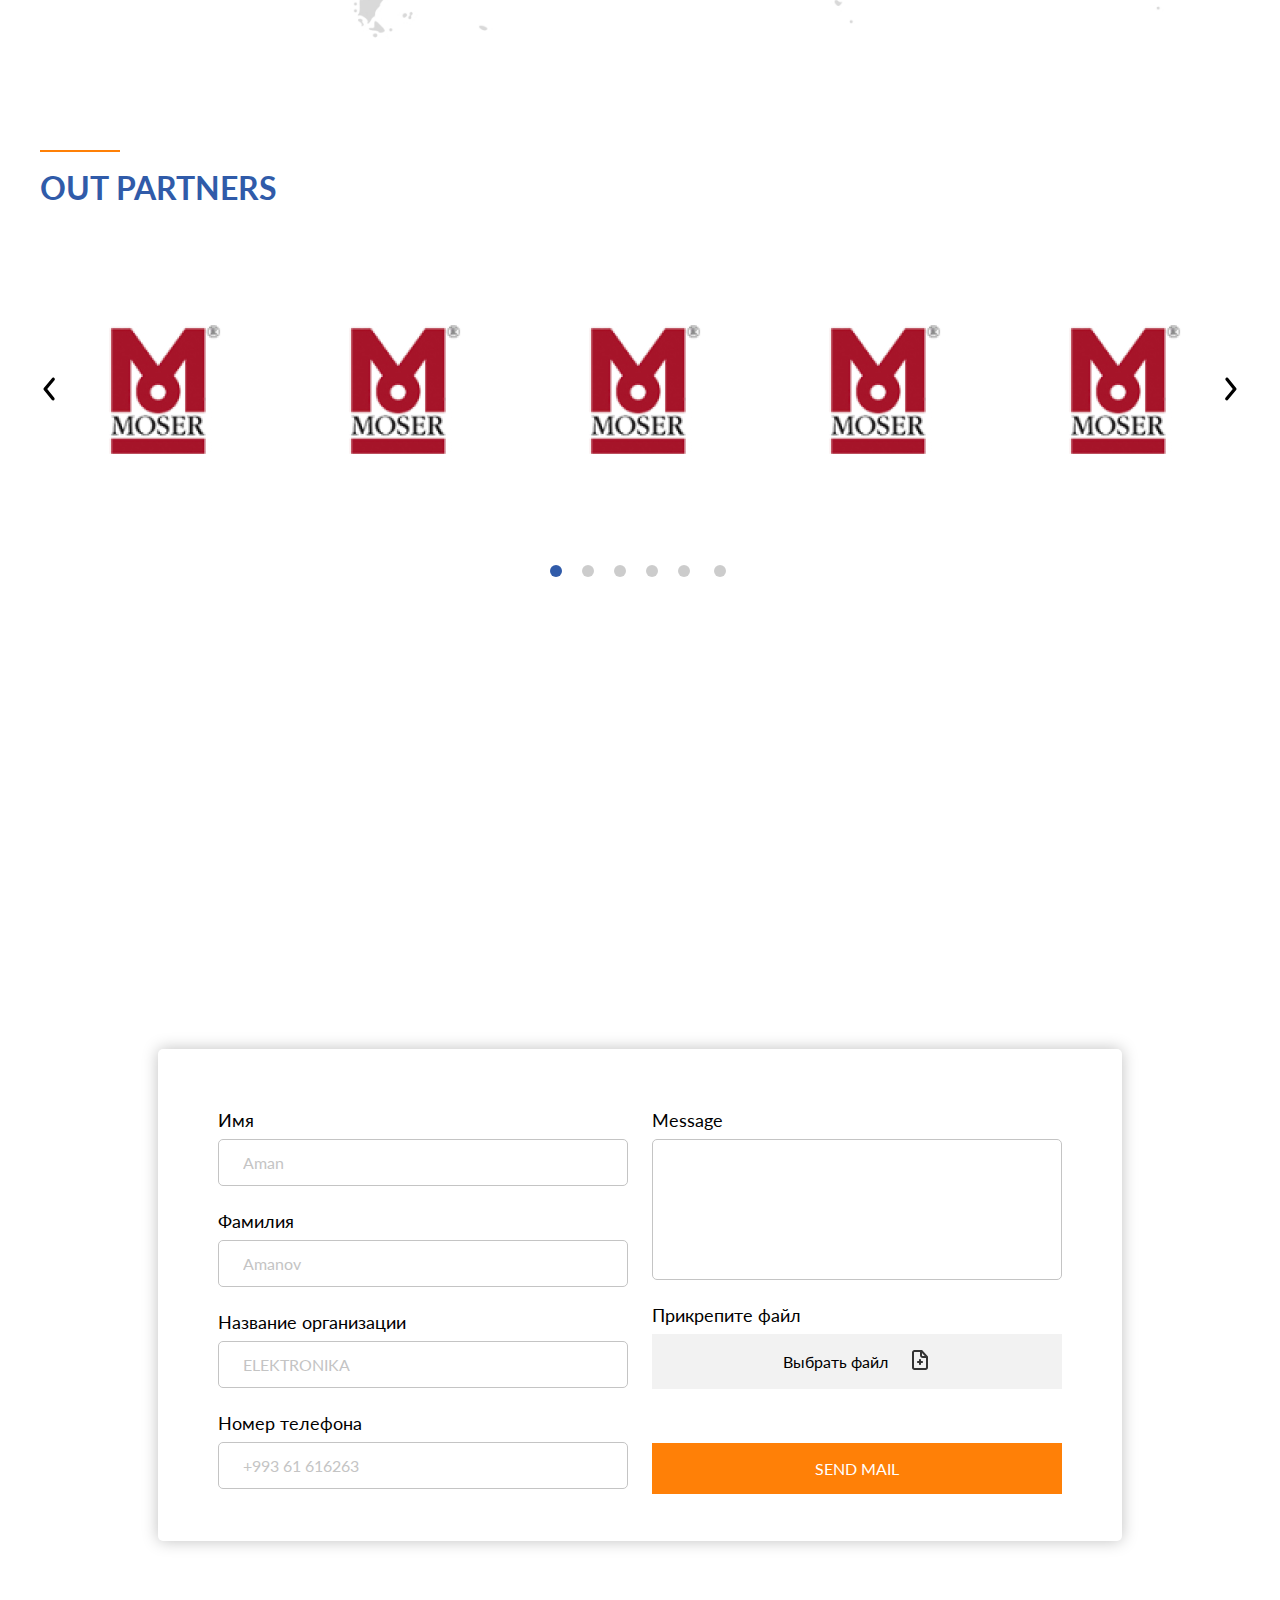
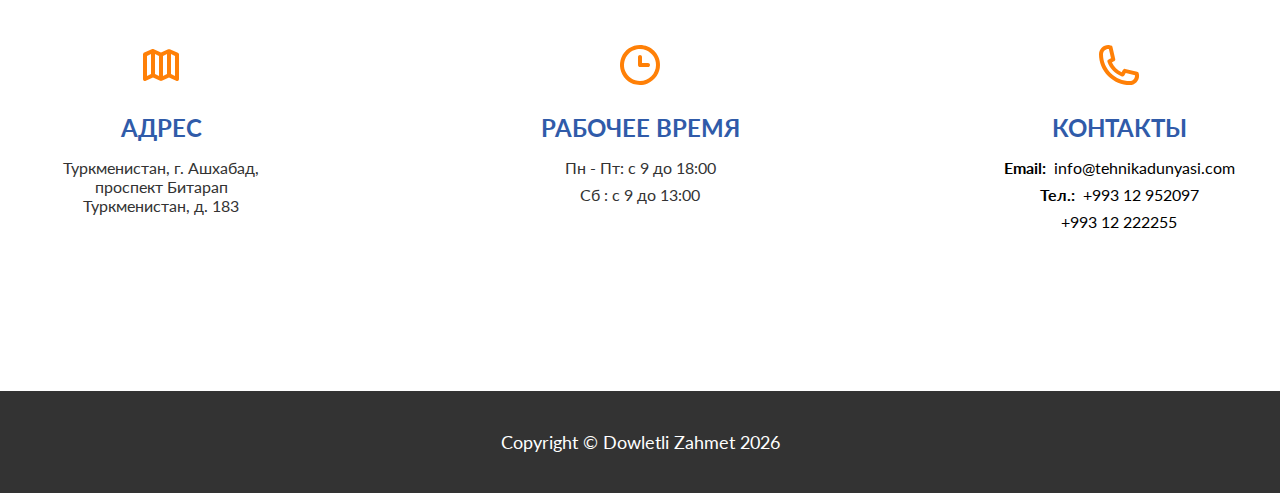
==== commit 28314408: "burger language dropdown" ====
--- a/pages/index.html
+++ b/pages/index.html
@@ -29,9 +29,11 @@
           </ul>
         </div>
         <div class="burger-language">
-          <button type="button">EN</button>
-          <button type="button">RU</button>
-          <button type="button">TM</button>
+          <div class="burger-dropdown">
+            <button type="button">RU</button>
+            <button type="button">TM</button>
+          </div>
+          <span>EN</span>
         </div>
       </div>
     </section>
--- a/assets/styles/style.css
+++ b/assets/styles/style.css
@@ -2,27 +2,19 @@
 * {
   padding: 0;
   margin: 0;
-  -webkit-box-sizing: border-box;
-          box-sizing: border-box;
+  box-sizing: border-box;
   font-family: "Lato", sans-serif;
 }
 
 html {
   font-size: 62.5%;
   min-height: 100%;
-  display: -webkit-box;
-  display: -ms-flexbox;
-  display: flex;
-  -webkit-box-orient: vertical;
-  -webkit-box-direction: normal;
-      -ms-flex-direction: column;
-          flex-direction: column;
+  display: flex;
+  flex-direction: column;
 }
 
 body {
-  -webkit-box-flex: 1;
-      -ms-flex-positive: 1;
-          flex-grow: 1;
+  flex-grow: 1;
 }
 
 input,
@@ -50,28 +42,20 @@
 }
 
 .section-title {
-  display: -webkit-box;
-  display: -ms-flexbox;
-  display: flex;
-  -webkit-box-orient: vertical;
-  -webkit-box-direction: normal;
-      -ms-flex-direction: column;
-          flex-direction: column;
+  display: flex;
+  flex-direction: column;
   gap: 1.6rem;
 }
-
 .section-title h4 {
   text-transform: uppercase;
   color: #305ba9;
   font-size: 3.2rem;
 }
-
 @media screen and (max-width: 600px) {
   .section-title h4 {
     font-size: 2.4rem;
   }
 }
-
 .section-title span {
   display: block;
   max-width: 8rem;
@@ -80,19 +64,10 @@
 }
 
 .btn {
-  display: -webkit-box;
-  display: -ms-flexbox;
-  display: flex;
-  -webkit-box-orient: horizontal;
-  -webkit-box-direction: normal;
-      -ms-flex-direction: row;
-          flex-direction: row;
-  -webkit-box-align: center;
-      -ms-flex-align: center;
-          align-items: center;
-  -webkit-box-pack: center;
-      -ms-flex-pack: center;
-          justify-content: center;
+  display: flex;
+  flex-direction: row;
+  align-items: center;
+  justify-content: center;
   text-align: center;
   padding: 1.6rem 3.2rem;
   background: #ff8007;
@@ -115,47 +90,27 @@
     padding: 0 1.6rem;
   }
 }
-
 .nav-inner {
   padding: 2.4rem 0;
-  display: -webkit-box;
-  display: -ms-flexbox;
-  display: flex;
-  -webkit-box-orient: horizontal;
-  -webkit-box-direction: normal;
-      -ms-flex-direction: row;
-          flex-direction: row;
-  -webkit-box-pack: justify;
-      -ms-flex-pack: justify;
-          justify-content: space-between;
+  display: flex;
+  flex-direction: row;
+  justify-content: space-between;
   gap: 2.4rem;
 }
 
 .nav-right,
 .nav-left {
-  display: -ms-grid;
   display: grid;
-  -ms-grid-columns: 1fr;
-      grid-template-columns: 1fr;
-  -webkit-box-align: center;
-      -ms-flex-align: center;
-          align-items: center;
+  grid-template-columns: 1fr;
+  align-items: center;
 }
 
 .nav-links {
-  display: -webkit-box;
-  display: -ms-flexbox;
-  display: flex;
-  -webkit-box-orient: horizontal;
-  -webkit-box-direction: normal;
-      -ms-flex-direction: row;
-          flex-direction: row;
-  -webkit-box-pack: justify;
-      -ms-flex-pack: justify;
-          justify-content: space-between;
+  display: flex;
+  flex-direction: row;
+  justify-content: space-between;
   gap: 6.2rem;
 }
-
 .nav-links a,
 .nav-links span {
   padding: 1rem 0;
@@ -173,7 +128,6 @@
   width: 100%;
   height: 100%;
 }
-
 .nav-logo img {
   width: 100%;
   height: 100%;
@@ -189,8 +143,7 @@
   position: absolute;
   top: 4rem;
   left: 50%;
-  -webkit-transform: translateX(-50%);
-          transform: translateX(-50%);
+  transform: translateX(-50%);
   width: -webkit-fit-content;
   width: -moz-fit-content;
   width: fit-content;
@@ -198,37 +151,24 @@
   max-height: 0;
   overflow: hidden;
   z-index: 4;
-  -webkit-box-shadow: 0.1rem 0.1rem 0.3rem rgba(0, 0, 0, 0.2), -0.1rem -0.1rem 0.3rem rgba(0, 0, 0, 0.2);
-          box-shadow: 0.1rem 0.1rem 0.3rem rgba(0, 0, 0, 0.2), -0.1rem -0.1rem 0.3rem rgba(0, 0, 0, 0.2);
-  -webkit-transition: 0.3s all ease;
-  transition: 0.3s all ease;
-  display: -webkit-box;
-  display: -ms-flexbox;
-  display: flex;
-  -webkit-box-orient: vertical;
-  -webkit-box-direction: normal;
-      -ms-flex-direction: column;
-          flex-direction: column;
+  box-shadow: 0.1rem 0.1rem 0.3rem rgba(0, 0, 0, 0.2), -0.1rem -0.1rem 0.3rem rgba(0, 0, 0, 0.2);
+  transition: 0.3s all ease;
+  display: flex;
+  flex-direction: column;
   background: #ffffff;
 }
-
 .nav-dropdown a {
   padding: 1.2rem;
   background: #ffffff;
-  -webkit-transition: 0.3s all ease;
-  transition: 0.3s all ease;
-}
-
+  transition: 0.3s all ease;
+}
 .nav-dropdown a:hover {
   background: #d0d0d0;
-  -webkit-transition: 0.3s all ease;
-  transition: 0.3s all ease;
-}
-
+  transition: 0.3s all ease;
+}
 .nav-dropdown.active {
   opacity: 1;
   max-height: 10rem;
-  -webkit-transition: 0.3s all ease;
   transition: 0.3s all ease;
 }
 
@@ -236,34 +176,23 @@
   cursor: pointer;
   position: relative;
   display: none;
-  -webkit-box-align: center;
-      -ms-flex-align: center;
-          align-items: center;
-  -webkit-box-pack: center;
-      -ms-flex-pack: center;
-          justify-content: center;
+  align-items: center;
+  justify-content: center;
   width: 3.2rem;
   height: 3.2rem;
 }
-
 .nav-burger.active .burger-line-2 {
   opacity: 0;
-  -webkit-transition: 0.3s all ease;
-  transition: 0.3s all ease;
-}
-
+  transition: 0.3s all ease;
+}
 .nav-burger.active .burger-line {
   top: 50%;
 }
-
 .nav-burger.active .burger-line-1 {
-  -webkit-transform: rotate(45deg);
-          transform: rotate(45deg);
-}
-
+  transform: rotate(45deg);
+}
 .nav-burger.active .burger-line-3 {
-  -webkit-transform: rotate(-45deg);
-          transform: rotate(-45deg);
+  transform: rotate(-45deg);
 }
 
 .burger-line {
@@ -272,9 +201,7 @@
   height: 0.3rem;
   border-radius: 2rem;
   background: #305ba9;
-  -webkit-transform-origin: center;
-          transform-origin: center;
-  -webkit-transition: 0.3s all ease;
+  transform-origin: center;
   transition: 0.3s all ease;
 }
 
@@ -288,10 +215,8 @@
   height: 0.3rem;
   background: #305ba9;
   border-radius: 2rem;
-  -webkit-transition: 0.3s all ease;
-  transition: 0.3s all ease;
-  -webkit-transform: rotate(0deg);
-          transform: rotate(0deg);
+  transition: 0.3s all ease;
+  transform: rotate(0deg);
 }
 
 .burger-line-1 {
@@ -303,49 +228,30 @@
 }
 
 .burger-wrapper {
-  display: -webkit-box;
-  display: -ms-flexbox;
-  display: flex;
-  -webkit-box-orient: horizontal;
-  -webkit-box-direction: normal;
-      -ms-flex-direction: row;
-          flex-direction: row;
+  display: flex;
+  flex-direction: row;
   z-index: 1000;
   position: fixed;
   top: 0;
   right: -120%;
   width: 100vw;
   height: 100vh;
-  -webkit-transition: 0.3s all ease;
-  transition: 0.3s all ease;
-}
-
+  transition: 0.3s all ease;
+}
 .burger-wrapper.active {
-  -webkit-transition: 0.3s all ease;
   transition: 0.3s all ease;
   right: 0;
 }
-
 .burger-wrapper.active .burger-outer {
   width: 22%;
-  -webkit-transition: 0.3s all ease;
   transition: 0.3s all ease;
 }
 
 .burger-inner {
-  display: -webkit-box;
-  display: -ms-flexbox;
-  display: flex;
-  -webkit-box-orient: vertical;
-  -webkit-box-direction: normal;
-      -ms-flex-direction: column;
-          flex-direction: column;
-  -webkit-box-align: center;
-      -ms-flex-align: center;
-          align-items: center;
-  -webkit-box-pack: justify;
-      -ms-flex-pack: justify;
-          justify-content: space-between;
+  display: flex;
+  flex-direction: column;
+  align-items: center;
+  justify-content: space-between;
   padding: 7rem 3rem;
   min-height: 100vh;
   width: 78%;
@@ -357,7 +263,6 @@
   position: relative;
   width: 0;
   min-height: 100vh;
-  -webkit-transition: 0.3s all ease;
   transition: 0.3s all ease;
 }
 
@@ -365,24 +270,14 @@
   position: absolute;
   left: 50%;
   top: 1rem;
-  -webkit-transform: translateX(-50%);
-          transform: translateX(-50%);
+  transform: translateX(-50%);
 }
 
 .burger-logo-wrapper {
-  display: -webkit-box;
-  display: -ms-flexbox;
-  display: flex;
-  -webkit-box-orient: horizontal;
-  -webkit-box-direction: normal;
-      -ms-flex-direction: row;
-          flex-direction: row;
-  -webkit-box-align: center;
-      -ms-flex-align: center;
-          align-items: center;
-  -webkit-box-pack: center;
-      -ms-flex-pack: center;
-          justify-content: center;
+  display: flex;
+  flex-direction: row;
+  align-items: center;
+  justify-content: center;
   width: 100%;
 }
 
@@ -392,7 +287,6 @@
   width: 100%;
   height: 100%;
 }
-
 .burger-logo img {
   width: 100%;
   height: 100%;
@@ -401,27 +295,16 @@
 }
 
 .burger-top {
-  display: -webkit-box;
-  display: -ms-flexbox;
-  display: flex;
-  -webkit-box-orient: vertical;
-  -webkit-box-direction: normal;
-      -ms-flex-direction: column;
-          flex-direction: column;
+  display: flex;
+  flex-direction: column;
   gap: 5.4rem;
 }
 
 .burger-links {
-  display: -webkit-box;
-  display: -ms-flexbox;
-  display: flex;
-  -webkit-box-orient: vertical;
-  -webkit-box-direction: normal;
-      -ms-flex-direction: column;
-          flex-direction: column;
+  display: flex;
+  flex-direction: column;
   gap: 3.4rem;
 }
-
 .burger-links a {
   padding: 1rem 0;
   display: block;
@@ -433,49 +316,59 @@
   letter-spacing: 0.1em;
 }
 
-.burger-language {
-  display: -webkit-box;
-  display: -ms-flexbox;
-  display: flex;
-  -webkit-box-orient: horizontal;
-  -webkit-box-direction: normal;
-      -ms-flex-direction: row;
-          flex-direction: row;
-  -webkit-box-align: center;
-      -ms-flex-align: center;
-          align-items: center;
-  gap: 3.2rem;
-}
-
-.burger-language button {
+.burger-dropdown {
+  width: 100%;
+  background: #244e9c;
+  overflow: hidden;
+  position: absolute;
+  max-height: 0;
+  left: 0;
+  bottom: 100%;
+  transition: 0.3s all ease;
+}
+.burger-dropdown button {
+  order: -1;
   padding: 1rem;
   color: #ffffff;
   font-weight: bold;
   font-size: 2.5rem;
 }
+.burger-dropdown button.active {
+  order: 99999;
+}
+.burger-dropdown.active {
+  max-height: 16.2rem;
+  transition: 0.3s all ease;
+}
+
+.burger-language {
+  background: #244e9c;
+  position: relative;
+  transition: 0.3s all ease;
+}
+.burger-language span {
+  display: block;
+  padding: 1rem;
+  color: #ffffff;
+  font-weight: bold;
+  font-size: 2.5rem;
+}
 
 @media screen and (max-width: 1000px) {
   .nav-links {
     display: none;
   }
   .nav-burger {
-    display: -webkit-box;
-    display: -ms-flexbox;
     display: flex;
-    -webkit-box-orient: horizontal;
-    -webkit-box-direction: normal;
-        -ms-flex-direction: row;
-            flex-direction: row;
-  }
-}
-
+    flex-direction: row;
+  }
+}
 .hero {
   max-width: unset;
   max-height: unset;
   width: 100%;
   height: 100%;
 }
-
 .hero img {
   width: 100%;
   height: 100%;
@@ -483,23 +376,25 @@
      object-fit: cover;
 }
 
+@media screen and (max-width: 1000px) {
+  .hero {
+    min-height: 42.8rem;
+    overflow: hidden;
+  }
+  .hero img {
+    min-height: 42.8rem;
+  }
+}
 .about-inner {
   gap: 3.2rem;
   padding: 16rem 0 10rem;
-  display: -ms-grid;
   display: grid;
-  -ms-grid-columns: 1fr 1fr;
-      grid-template-columns: 1fr 1fr;
+  grid-template-columns: 1fr 1fr;
 }
 
 .about-left {
-  display: -webkit-box;
-  display: -ms-flexbox;
-  display: flex;
-  -webkit-box-orient: vertical;
-  -webkit-box-direction: normal;
-      -ms-flex-direction: column;
-          flex-direction: column;
+  display: flex;
+  flex-direction: column;
   gap: 2.4rem;
 }
 
@@ -516,7 +411,6 @@
   font-weight: normal;
   line-height: 2.9rem;
 }
-
 .about-left h6 {
   font-size: 1.8rem;
   color: #333333;
@@ -525,13 +419,9 @@
 }
 
 .about-right {
-  display: -ms-grid;
   display: grid;
-  -ms-grid-columns: 1fr;
-      grid-template-columns: 1fr;
-  -webkit-box-pack: end;
-      -ms-flex-pack: end;
-          justify-content: flex-end;
+  grid-template-columns: 1fr;
+  justify-content: flex-end;
 }
 
 .about-img {
@@ -543,7 +433,6 @@
   position: relative;
   z-index: 2;
 }
-
 .about-img img {
   width: 100%;
   height: 100%;
@@ -559,7 +448,6 @@
   width: 100%;
   height: 100%;
 }
-
 .about-dots img {
   width: 100%;
   height: 100%;
@@ -578,26 +466,54 @@
 }
 
 @media screen and (max-width: 1400px) {
+  .about-right {
+    justify-content: center;
+  }
+  .about-img {
+    justify-self: center;
+  }
+}
+@media screen and (max-width: 1000px) {
   .about-inner {
-    -ms-grid-columns: 1fr;
-        grid-template-columns: 1fr;
-    gap: 11rem;
-    padding: 8rem 0 16rem;
-  }
-  .about-right {
-    -webkit-box-pack: center;
-        -ms-flex-pack: center;
-            justify-content: center;
-  }
+    grid-template-columns: 1fr;
+    padding: 2.5rem 0 16rem 0;
+  }
+}
+@media screen and (max-width: 600px) {
   .about-img {
-    -ms-grid-column-align: center;
-        justify-self: center;
-  }
-}
-
-@media screen and (max-width: 600px) {
+    max-width: 22.6rem;
+    max-height: 28rem;
+    width: 100%;
+    height: 100%;
+  }
+  .about-img img {
+    width: 100%;
+    height: 100%;
+    -o-object-fit: cover;
+       object-fit: cover;
+  }
+  .about-dots {
+    max-width: 17.7rem;
+    max-height: 16.3rem;
+    width: 100%;
+    height: 100%;
+  }
+  .about-dots img {
+    width: 100%;
+    height: 100%;
+    -o-object-fit: contain;
+       object-fit: contain;
+  }
+  .about-dots-orange {
+    bottom: -4.2rem;
+    left: -7.2rem;
+  }
+  .about-dots-blue {
+    top: -4.2rem;
+    right: -7.2rem;
+  }
   .about-left h5,
-  .about-left h6 {
+.about-left h6 {
     font-size: 1.6rem;
   }
   .about-left .about-btn {
@@ -606,37 +522,21 @@
   .about-inner {
     padding-bottom: 8rem;
   }
-}
-
-@media screen and (max-width: 470px) {
-  .about-dots-blue {
-    right: 0;
-  }
-  .about-dots-orange {
-    left: 0;
-  }
-}
-
+  .about-right {
+    padding: 5rem 0;
+    overflow: hidden;
+  }
+}
 .products-inner {
-  display: -webkit-box;
-  display: -ms-flexbox;
-  display: flex;
-  -webkit-box-orient: vertical;
-  -webkit-box-direction: normal;
-      -ms-flex-direction: column;
-          flex-direction: column;
+  display: flex;
+  flex-direction: column;
   gap: 3.2rem;
   padding-bottom: 10rem;
 }
 
 .products-content {
-  display: -webkit-box;
-  display: -ms-flexbox;
-  display: flex;
-  -webkit-box-orient: vertical;
-  -webkit-box-direction: normal;
-      -ms-flex-direction: column;
-          flex-direction: column;
+  display: flex;
+  flex-direction: column;
   gap: 2.4rem;
 }
 
@@ -649,21 +549,16 @@
   overflow: hidden;
   max-height: 21.4rem;
 }
-
 .products-item img {
   width: 100%;
   height: 100%;
   -o-object-fit: cover;
      object-fit: cover;
 }
-
 .products-item img {
-  -webkit-transform: scale(1);
-          transform: scale(1);
-  -webkit-transition: 0.3s all ease;
-  transition: 0.3s all ease;
-}
-
+  transform: scale(1);
+  transition: 0.3s all ease;
+}
 .products-item h5 {
   line-height: 38px;
   position: absolute;
@@ -671,38 +566,23 @@
   left: 0;
   width: 100%;
   height: 100%;
-  display: -webkit-box;
-  display: -ms-flexbox;
-  display: flex;
-  -webkit-box-orient: horizontal;
-  -webkit-box-direction: normal;
-      -ms-flex-direction: row;
-          flex-direction: row;
-  -webkit-box-align: center;
-      -ms-flex-align: center;
-          align-items: center;
-  -webkit-box-pack: center;
-      -ms-flex-pack: center;
-          justify-content: center;
+  display: flex;
+  flex-direction: row;
+  align-items: center;
+  justify-content: center;
   background: rgba(0, 0, 0, 0.5);
   text-transform: uppercase;
   font-size: 3.2rem;
   color: #ffffff;
   opacity: 1;
-  -webkit-transition: 0.3s all ease;
-  transition: 0.3s all ease;
-}
-
+  transition: 0.3s all ease;
+}
 .products-item:hover h5 {
   opacity: 0;
-  -webkit-transition: 0.3s all ease;
-  transition: 0.3s all ease;
-}
-
+  transition: 0.3s all ease;
+}
 .products-item:hover img {
-  -webkit-transform: scale(1.1);
-          transform: scale(1.1);
-  -webkit-transition: 0.3s all ease;
+  transform: scale(1.1);
   transition: 0.3s all ease;
 }
 
@@ -726,21 +606,14 @@
     min-height: 21.4rem;
   }
 }
-
 @media screen and (max-width: 600px) {
   .products-inner {
     padding-bottom: 8rem;
   }
 }
-
 .projects-inner {
-  display: -webkit-box;
-  display: -ms-flexbox;
-  display: flex;
-  -webkit-box-orient: vertical;
-  -webkit-box-direction: normal;
-      -ms-flex-direction: column;
-          flex-direction: column;
+  display: flex;
+  flex-direction: column;
   gap: 3.2rem;
   padding-bottom: 10rem;
 }
@@ -751,7 +624,6 @@
   width: 100%;
   height: 100%;
 }
-
 .projects-img img {
   width: 100%;
   height: 100%;
@@ -760,13 +632,8 @@
 }
 
 .partners-inner {
-  display: -webkit-box;
-  display: -ms-flexbox;
-  display: flex;
-  -webkit-box-orient: vertical;
-  -webkit-box-direction: normal;
-      -ms-flex-direction: column;
-          flex-direction: column;
+  display: flex;
+  flex-direction: column;
   gap: 3.2rem;
   padding-bottom: 10rem;
 }
@@ -776,38 +643,21 @@
 }
 
 .swiper-slide {
-  display: -webkit-box;
-  display: -ms-flexbox;
-  display: flex;
-  -webkit-box-orient: horizontal;
-  -webkit-box-direction: normal;
-      -ms-flex-direction: row;
-          flex-direction: row;
-  width: 100%;
-  height: 100%;
-  -webkit-box-pack: center;
-      -ms-flex-pack: center;
-          justify-content: center;
+  display: flex;
+  flex-direction: row;
+  width: 100%;
+  height: 100%;
+  justify-content: center;
 }
 
 .partner-item {
   width: 100%;
   height: 100%;
-  display: -webkit-box;
-  display: -ms-flexbox;
-  display: flex;
-  -webkit-box-orient: horizontal;
-  -webkit-box-direction: normal;
-      -ms-flex-direction: row;
-          flex-direction: row;
-  -webkit-box-align: center;
-      -ms-flex-align: center;
-          align-items: center;
-  -webkit-box-pack: center;
-      -ms-flex-pack: center;
-          justify-content: center;
-}
-
+  display: flex;
+  flex-direction: row;
+  align-items: center;
+  justify-content: center;
+}
 .partner-item img {
   max-width: 22rem;
   max-height: 13rem;
@@ -816,11 +666,8 @@
 .partnerSwiper {
   position: relative;
 }
-
 .partnerSwiper .swiper-wrapper {
-  -webkit-box-align: center;
-      -ms-flex-align: center;
-          align-items: center;
+  align-items: center;
   min-height: 30rem;
 }
 
@@ -832,7 +679,6 @@
   padding: 1rem;
   top: 40%;
 }
-
 .partner-btn img {
   width: 4rem;
   height: 4rem;
@@ -857,7 +703,6 @@
   width: 1.2rem;
   height: 1.2rem;
 }
-
 .swiper-pagination-bullet:not(:last-child) {
   margin-right: 2rem !important;
   margin-left: 0 !important;
@@ -867,22 +712,27 @@
   background: #305ba9;
 }
 
+@media screen and (max-width: 1000px) {
+  .swiper-pagination {
+    display: none;
+  }
+  .swiper-wrapper {
+    min-height: unset;
+  }
+}
 @media screen and (max-width: 600px) {
   .partners-inner {
     padding-bottom: 8rem;
   }
 }
-
 .map-form {
   padding-bottom: 40rem;
   position: relative;
 }
 
 .form {
-  display: -ms-grid;
   display: grid;
-  -ms-grid-columns: 1fr 1fr;
-      grid-template-columns: 1fr 1fr;
+  grid-template-columns: 1fr 1fr;
   border-radius: 0.5rem;
   gap: 2.4rem;
   background: #ffffff;
@@ -895,41 +745,25 @@
   left: 50%;
   z-index: 3;
   bottom: 10rem;
-  -webkit-box-shadow: 0px 0px 16px rgba(0, 0, 0, 0.25);
-          box-shadow: 0px 0px 16px rgba(0, 0, 0, 0.25);
-  -webkit-transform: translateX(-50%);
-          transform: translateX(-50%);
+  box-shadow: 0px 0px 16px rgba(0, 0, 0, 0.25);
+  transform: translateX(-50%);
 }
 
 .form-left {
-  display: -webkit-box;
-  display: -ms-flexbox;
-  display: flex;
-  -webkit-box-orient: vertical;
-  -webkit-box-direction: normal;
-      -ms-flex-direction: column;
-          flex-direction: column;
+  display: flex;
+  flex-direction: column;
   gap: 2.4rem;
 }
 
 .form-item {
-  display: -webkit-box;
-  display: -ms-flexbox;
-  display: flex;
-  -webkit-box-orient: vertical;
-  -webkit-box-direction: normal;
-      -ms-flex-direction: column;
-          flex-direction: column;
+  display: flex;
+  flex-direction: column;
   gap: 0.8rem;
-  -webkit-box-align: start;
-      -ms-flex-align: start;
-          align-items: flex-start;
-}
-
+  align-items: flex-start;
+}
 .form-item label {
   font-size: 1.8rem;
 }
-
 .form-item input,
 .form-item textarea {
   resize: none;
@@ -939,47 +773,29 @@
   width: 100%;
   padding: 1.3rem 2.4rem;
 }
-
-.form-item input::-webkit-input-placeholder,
-.form-item textarea::-webkit-input-placeholder {
+.form-item input::-moz-placeholder, .form-item textarea::-moz-placeholder {
   color: #c4c4c4;
 }
-
-.form-item input:-ms-input-placeholder,
-.form-item textarea:-ms-input-placeholder {
+.form-item input:-ms-input-placeholder, .form-item textarea:-ms-input-placeholder {
   color: #c4c4c4;
 }
-
-.form-item input::-ms-input-placeholder,
-.form-item textarea::-ms-input-placeholder {
-  color: #c4c4c4;
-}
-
 .form-item input::placeholder,
 .form-item textarea::placeholder {
   color: #c4c4c4;
 }
-
 .form-item textarea {
   height: 14.1rem;
 }
 
 .form-right {
-  display: -webkit-box;
-  display: -ms-flexbox;
-  display: flex;
-  -webkit-box-orient: vertical;
-  -webkit-box-direction: normal;
-      -ms-flex-direction: column;
-          flex-direction: column;
+  display: flex;
+  flex-direction: column;
   gap: 2.4rem;
 }
-
 .form-right button {
   margin-top: 3.3rem;
   cursor: pointer;
 }
-
 .form-right #file {
   opacity: 0;
   z-index: 4;
@@ -995,19 +811,10 @@
   top: 3rem;
   left: 0;
   font-size: 1.6rem;
-  display: -webkit-box;
-  display: -ms-flexbox;
-  display: flex;
-  -webkit-box-orient: horizontal;
-  -webkit-box-direction: normal;
-      -ms-flex-direction: row;
-          flex-direction: row;
-  -webkit-box-align: center;
-      -ms-flex-align: center;
-          align-items: center;
-  -webkit-box-pack: center;
-      -ms-flex-pack: center;
-          justify-content: center;
+  display: flex;
+  flex-direction: row;
+  align-items: center;
+  justify-content: center;
   background: #f2f2f2;
   padding: 1.4rem;
   z-index: 2;
@@ -1019,7 +826,6 @@
   width: 1.6rem;
   height: 2rem;
 }
-
 .file-icon img {
   width: 1.6rem;
   height: 2rem;
@@ -1033,78 +839,45 @@
     padding-bottom: 110rem;
   }
 }
-
 @media screen and (max-width: 800px) {
   .form {
-    -ms-grid-columns: 1fr;
-        grid-template-columns: 1fr;
+    grid-template-columns: 1fr;
     max-height: 88rem;
     padding: 6rem 1.5rem;
   }
 }
-
 .top-footer-inner {
   padding-bottom: 16rem;
-  display: -ms-grid;
   display: grid;
-  -ms-grid-columns: (minmax(17rem, 24.2rem))[3];
-      grid-template-columns: repeat(3, minmax(17rem, 24.2rem));
-  -webkit-box-align: start;
-      -ms-flex-align: start;
-          align-items: flex-start;
-  -webkit-box-pack: justify;
-      -ms-flex-pack: justify;
-          justify-content: space-between;
+  grid-template-columns: repeat(3, minmax(17rem, 24.2rem));
+  align-items: flex-start;
+  justify-content: space-between;
   gap: 2.4rem;
 }
 
 .top-footer-item {
-  display: -webkit-box;
-  display: -ms-flexbox;
-  display: flex;
-  -webkit-box-orient: vertical;
-  -webkit-box-direction: normal;
-      -ms-flex-direction: column;
-          flex-direction: column;
-  -webkit-box-pack: center;
-      -ms-flex-pack: center;
-          justify-content: center;
+  display: flex;
+  flex-direction: column;
+  justify-content: center;
   gap: 1.6rem;
 }
-
 .top-footer-item p {
   text-align: center;
   color: #333333;
   line-height: 1.9rem;
   font-size: 1.6rem;
-  display: -webkit-box;
-  display: -ms-flexbox;
-  display: flex;
-  -webkit-box-orient: vertical;
-  -webkit-box-direction: normal;
-      -ms-flex-direction: column;
-          flex-direction: column;
+  display: flex;
+  flex-direction: column;
   gap: 0.8rem;
 }
-
 .top-footer-item p a {
   text-align: center;
-  display: -webkit-box;
-  display: -ms-flexbox;
-  display: flex;
-  -webkit-box-orient: horizontal;
-  -webkit-box-direction: normal;
-      -ms-flex-direction: row;
-          flex-direction: row;
+  display: flex;
+  flex-direction: row;
   gap: 0.8rem;
-  -webkit-box-align: center;
-      -ms-flex-align: center;
-          align-items: center;
-  -webkit-box-pack: center;
-      -ms-flex-pack: center;
-          justify-content: center;
-}
-
+  align-items: center;
+  justify-content: center;
+}
 .top-footer-item p a span:first-child:not(.nonce) {
   font-weight: bold;
 }
@@ -1112,21 +885,11 @@
 .top-footer-img {
   width: 100%;
   height: 100%;
-  display: -webkit-box;
-  display: -ms-flexbox;
-  display: flex;
-  -webkit-box-orient: horizontal;
-  -webkit-box-direction: normal;
-      -ms-flex-direction: row;
-          flex-direction: row;
-  -webkit-box-align: center;
-      -ms-flex-align: center;
-          align-items: center;
-  -webkit-box-pack: center;
-      -ms-flex-pack: center;
-          justify-content: center;
-}
-
+  display: flex;
+  flex-direction: row;
+  align-items: center;
+  justify-content: center;
+}
 .top-footer-img img {
   width: 100%;
   height: 100%;
@@ -1137,19 +900,11 @@
 }
 
 .top-footer-head {
-  display: -webkit-box;
-  display: -ms-flexbox;
-  display: flex;
-  -webkit-box-orient: vertical;
-  -webkit-box-direction: normal;
-      -ms-flex-direction: column;
-          flex-direction: column;
-  -webkit-box-pack: center;
-      -ms-flex-pack: center;
-          justify-content: center;
+  display: flex;
+  flex-direction: column;
+  justify-content: center;
   gap: 2.4rem;
 }
-
 .top-footer-head h4 {
   overflow: hidden;
   white-space: nowrap;
@@ -1162,15 +917,11 @@
 
 @media screen and (max-width: 1000px) {
   .top-footer-inner {
-    -webkit-box-pack: center;
-        -ms-flex-pack: center;
-            justify-content: center;
-    -ms-grid-columns: (minmax(17rem, 24.2rem))[1];
-        grid-template-columns: repeat(1, minmax(17rem, 24.2rem));
+    justify-content: center;
+    grid-template-columns: repeat(1, minmax(17rem, 24.2rem));
     gap: 4.4rem;
   }
 }
-
 @media screen and (max-width: 600px) {
   .top-footer-inner {
     padding-bottom: 8rem;
@@ -1179,7 +930,6 @@
     font-size: 1.8rem;
   }
 }
-
 .footer {
   background: #333333;
 }
@@ -1187,7 +937,6 @@
 .footer-inner {
   padding: 4rem 0;
 }
-
 .footer-inner p {
   font-size: 1.8rem;
   color: #ffffff;
@@ -1199,36 +948,23 @@
     font-size: 1.6rem;
   }
 }
-
 .main-inner {
   padding: 10rem 0;
-  display: -webkit-box;
-  display: -ms-flexbox;
-  display: flex;
-  -webkit-box-orient: vertical;
-  -webkit-box-direction: normal;
-      -ms-flex-direction: column;
-          flex-direction: column;
+  display: flex;
+  flex-direction: column;
   gap: 3.2rem;
 }
 
 .about-content {
-  display: -webkit-box;
-  display: -ms-flexbox;
-  display: flex;
-  -webkit-box-orient: vertical;
-  -webkit-box-direction: normal;
-      -ms-flex-direction: column;
-          flex-direction: column;
+  display: flex;
+  flex-direction: column;
   gap: 2.4rem;
 }
-
 .about-content p {
   font-size: 2.4rem;
   line-height: 150%;
   color: #333333;
 }
-
 .about-content p a {
   color: #305ba9;
   text-decoration: underline;
@@ -1242,5 +978,4 @@
   .main-inner {
     padding: 8rem 0;
   }
-}
-/*# sourceMappingURL=style.css.map */+}/*# sourceMappingURL=style.css.map */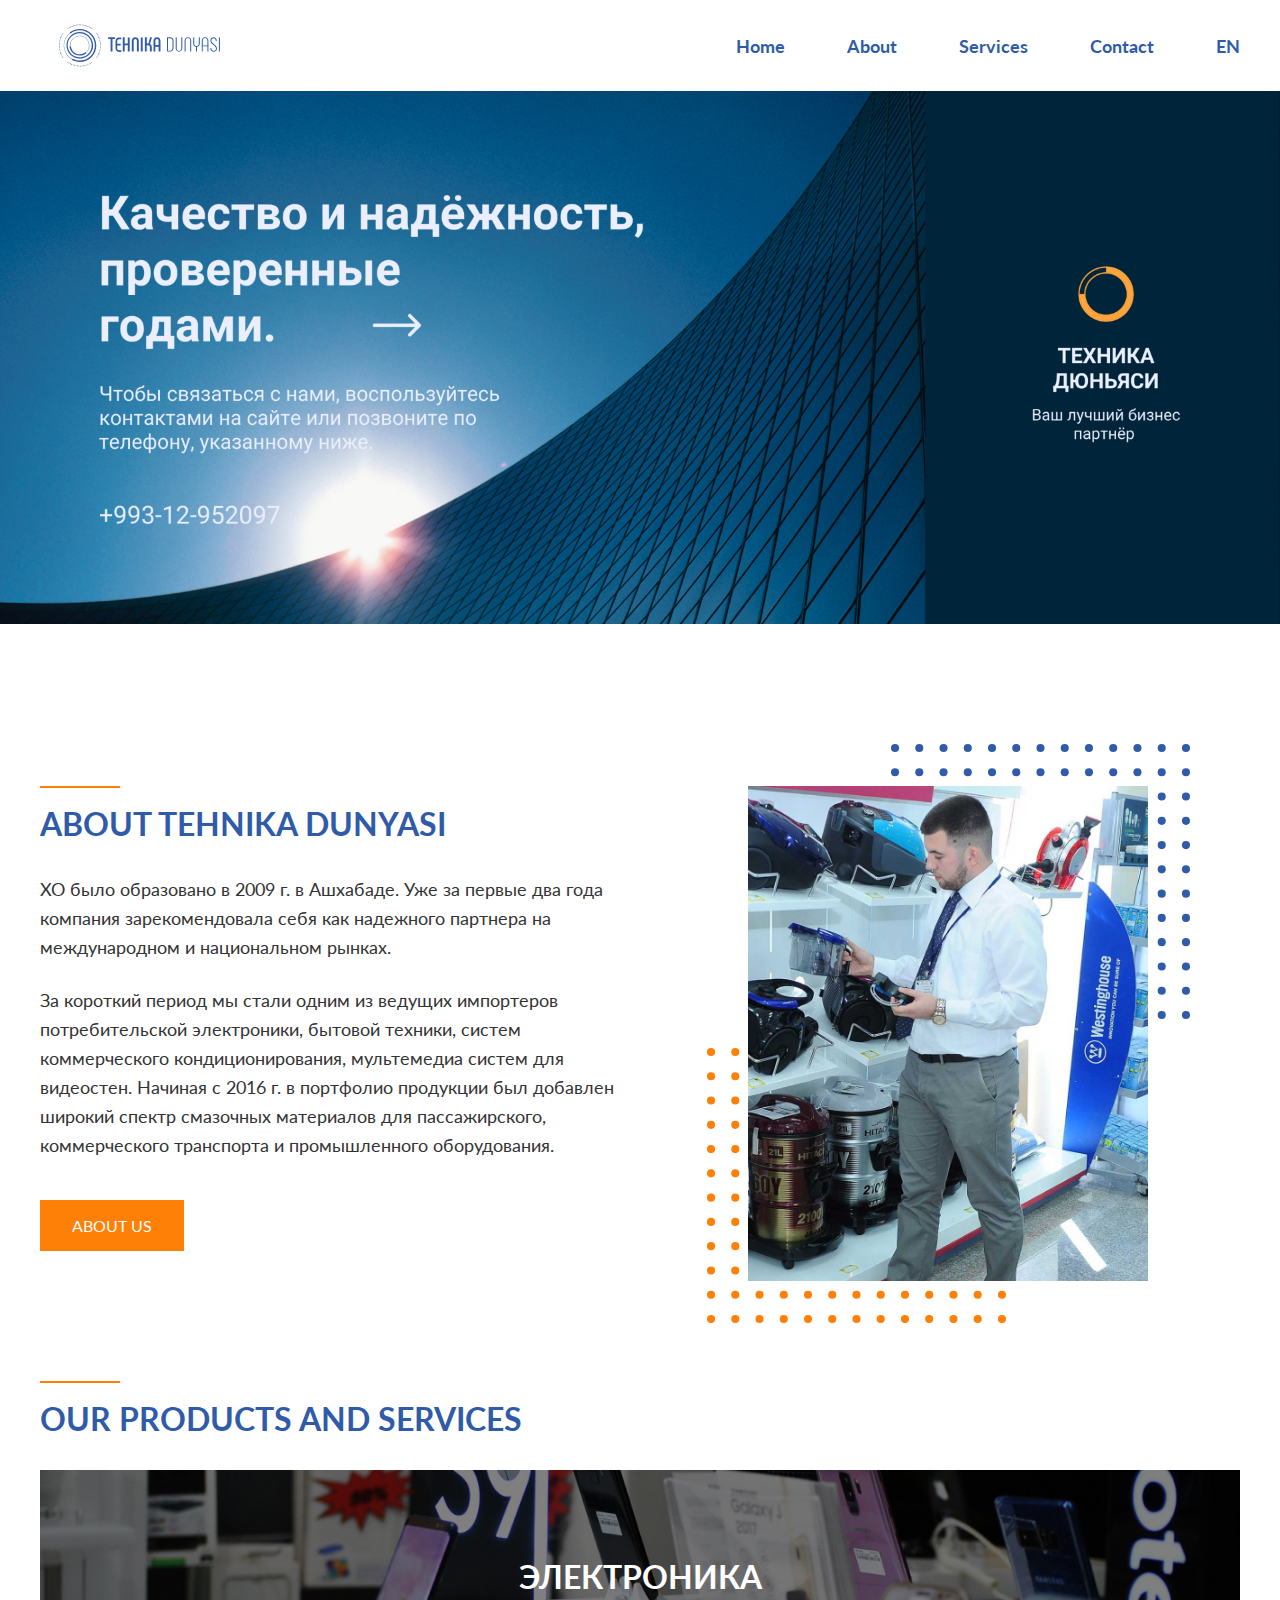
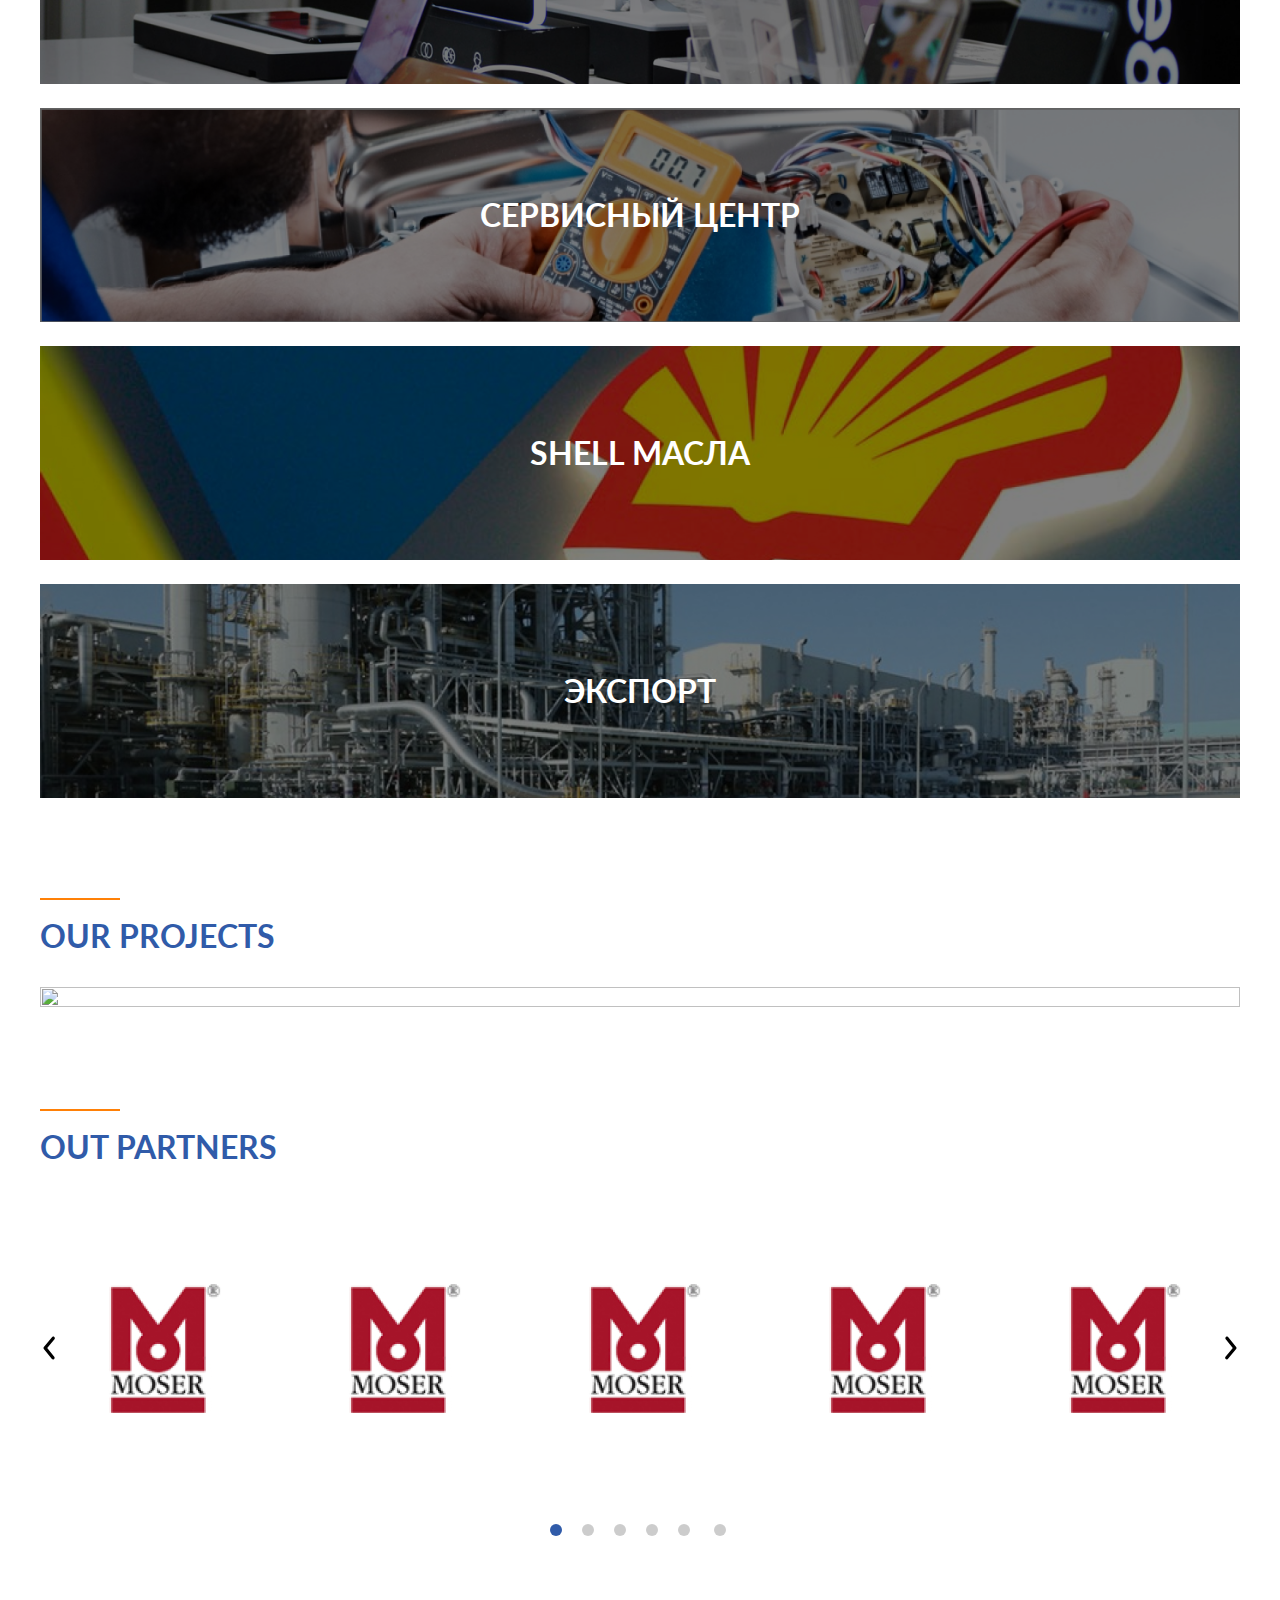
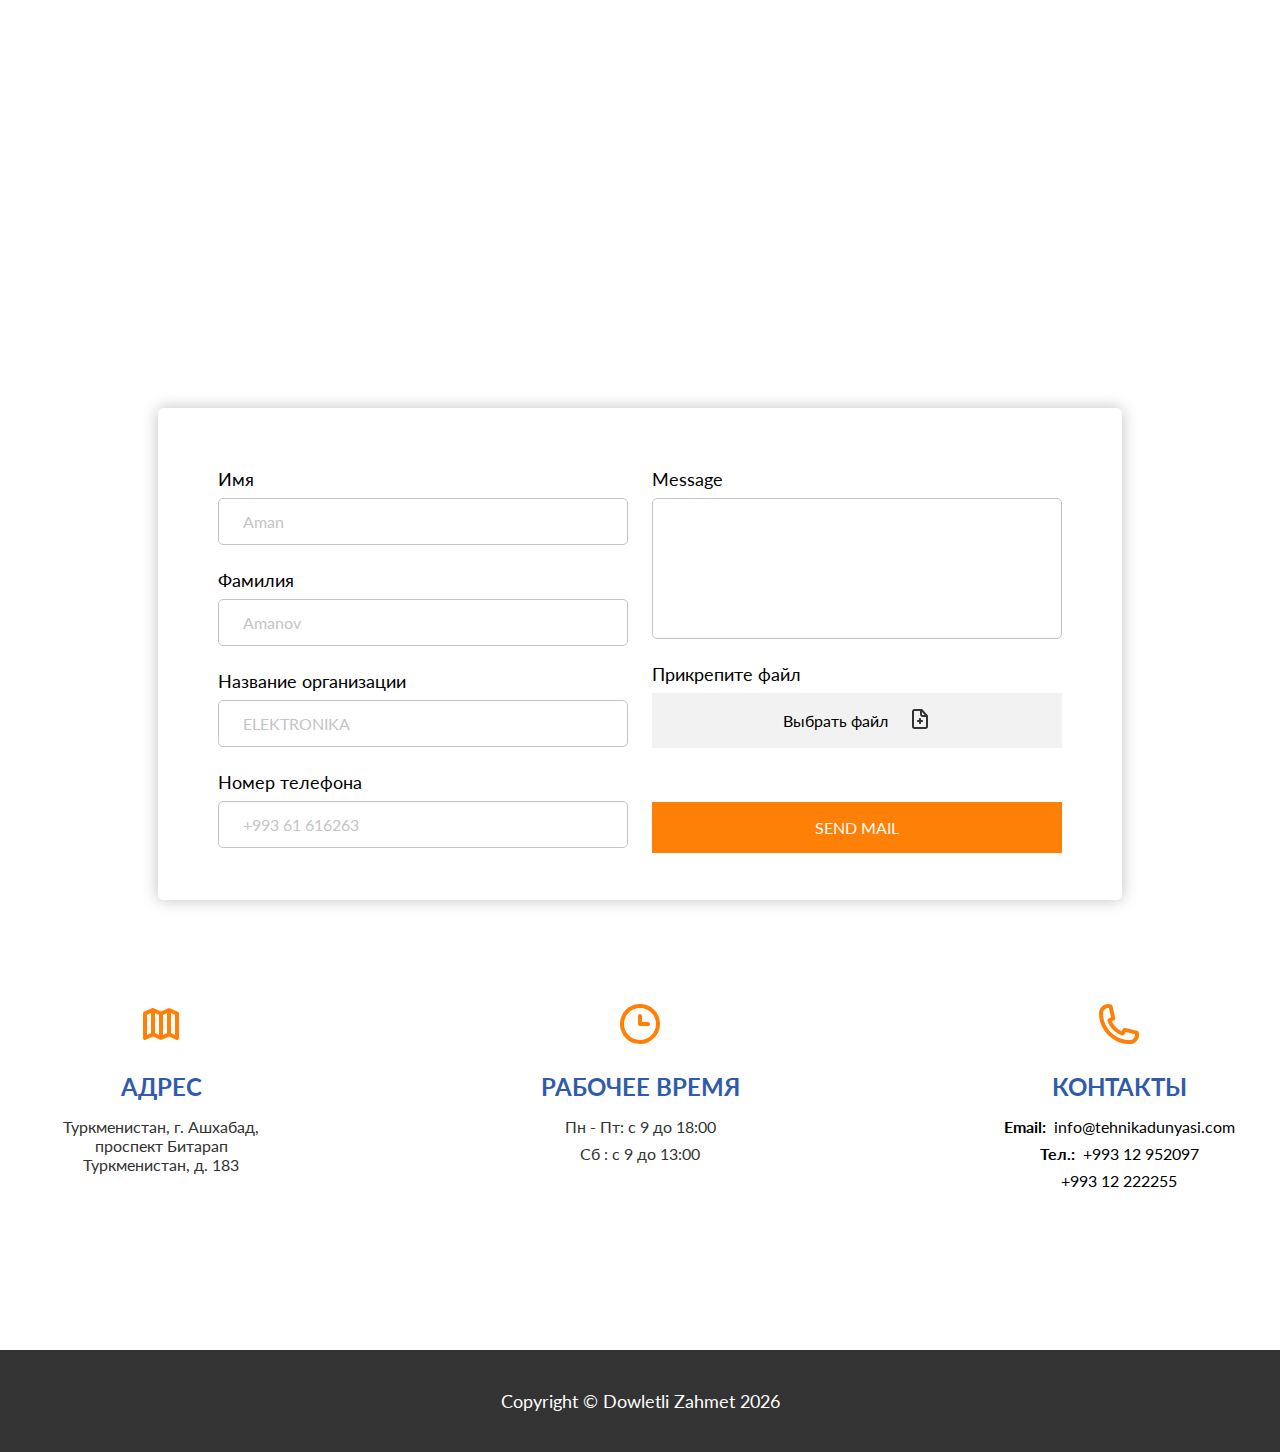
==== commit 34a852ce: "projects banner img -> picture" ====
--- a/pages/index.html
+++ b/pages/index.html
@@ -69,7 +69,13 @@
       </div>
     </nav>
     <section class="hero">
-      <img src="../assets/images/hero.jpg" alt="" />
+      <picture>
+        <source
+          media="(min-width: 1000px)"
+          srcset="../assets/images/hero.jpg"
+        />
+        <img src="../assets/images/black.webp" alt="" />
+      </picture>
     </section>
     <section class="about">
       <div class="container">
@@ -145,7 +151,13 @@
           </div>
           <div class="projects-content">
             <div class="projects-img">
-              <img src="../assets/images/projects.jpg" alt="" />
+              <picture>
+                <source
+                  media="(min-width: 1000px)"
+                  srcset="../assets/images/proejects.jpg"
+                />
+                <img src="../assets/images/black.webp" alt="" />
+              </picture>
             </div>
           </div>
         </div>
--- a/assets/styles/style.css
+++ b/assets/styles/style.css
@@ -476,7 +476,7 @@
 @media screen and (max-width: 1000px) {
   .about-inner {
     grid-template-columns: 1fr;
-    padding: 2.5rem 0 16rem 0;
+    padding: 4.5rem 0 16rem 0;
   }
 }
 @media screen and (max-width: 600px) {
@@ -525,6 +525,17 @@
   .about-right {
     padding: 5rem 0;
     overflow: hidden;
+  }
+}
+@media screen and (max-width: 600px) {
+  .hero {
+    min-height: unset;
+    height: 30.8rem;
+  }
+  .hero img,
+.hero picture {
+    min-height: unset;
+    height: 30.8rem;
   }
 }
 .products-inner {
@@ -722,7 +733,7 @@
 }
 @media screen and (max-width: 600px) {
   .partners-inner {
-    padding-bottom: 8rem;
+    padding-bottom: 4rem;
   }
 }
 .map-form {
